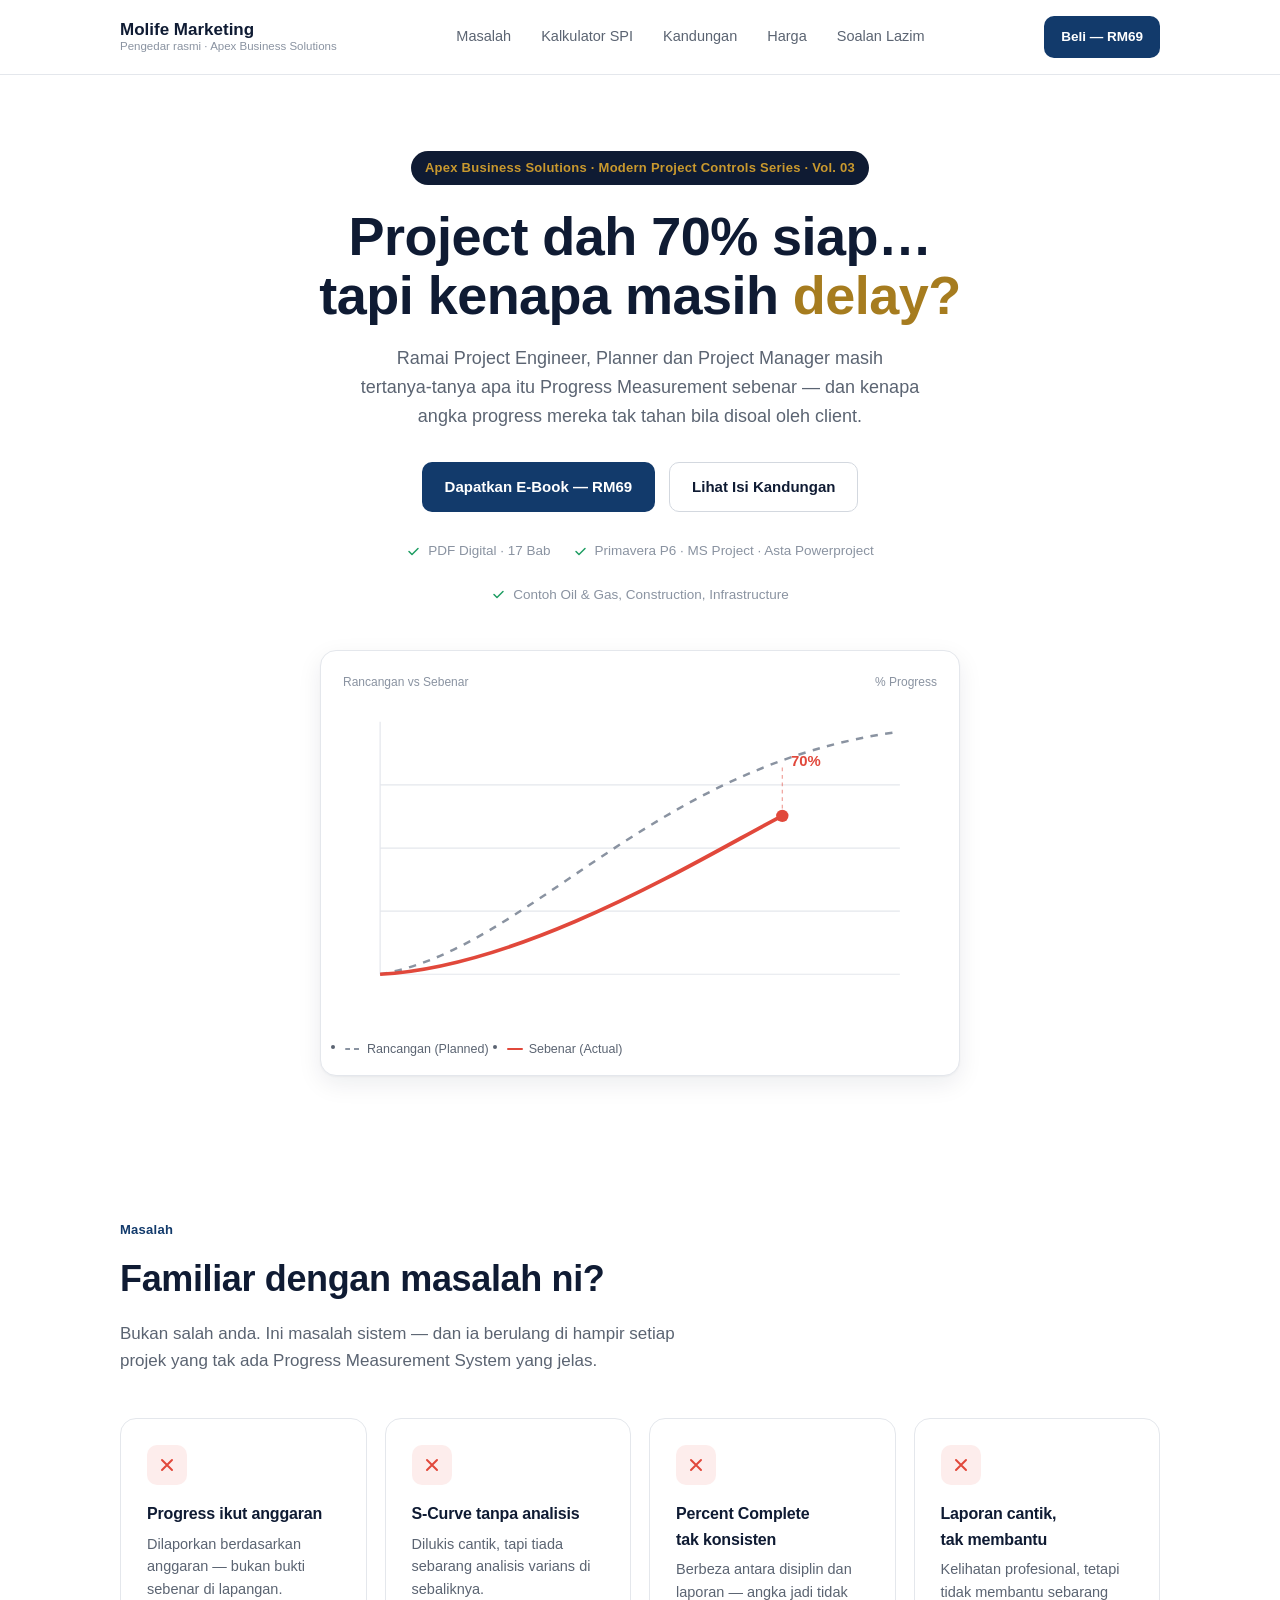
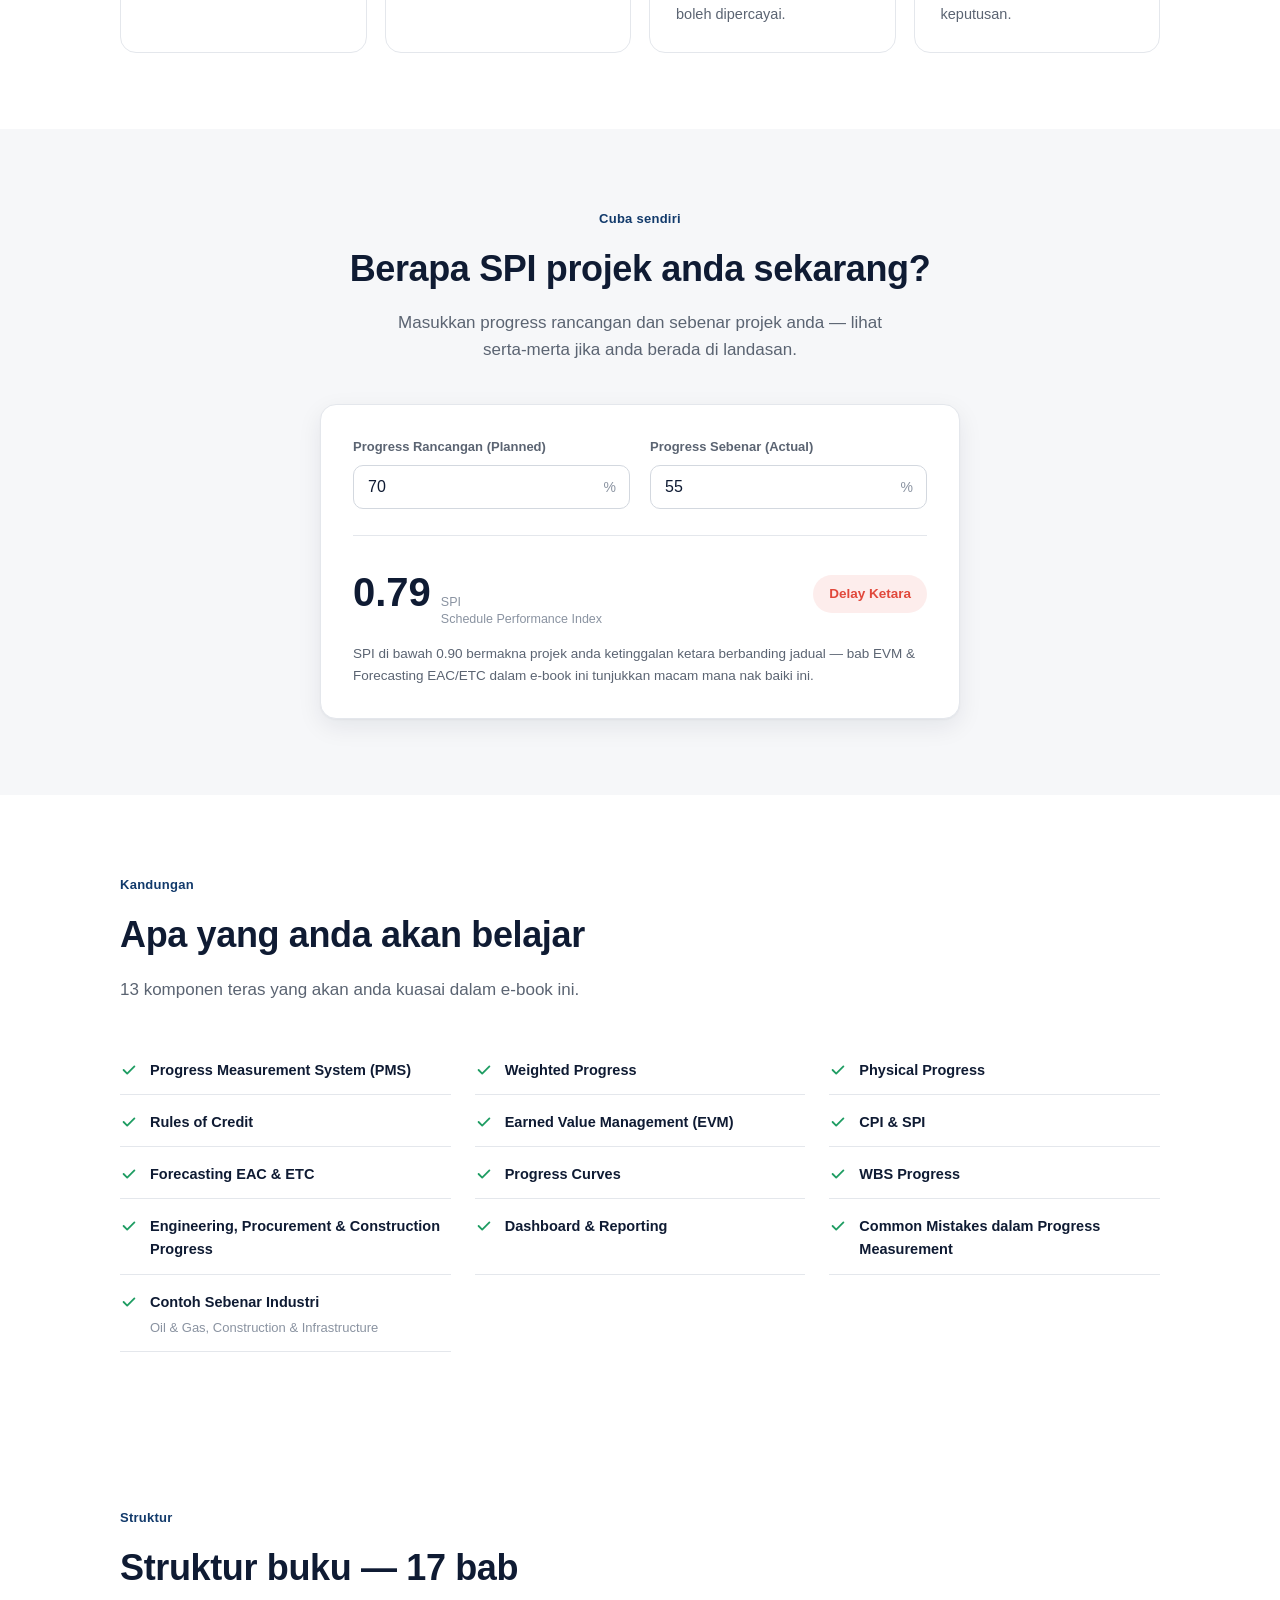
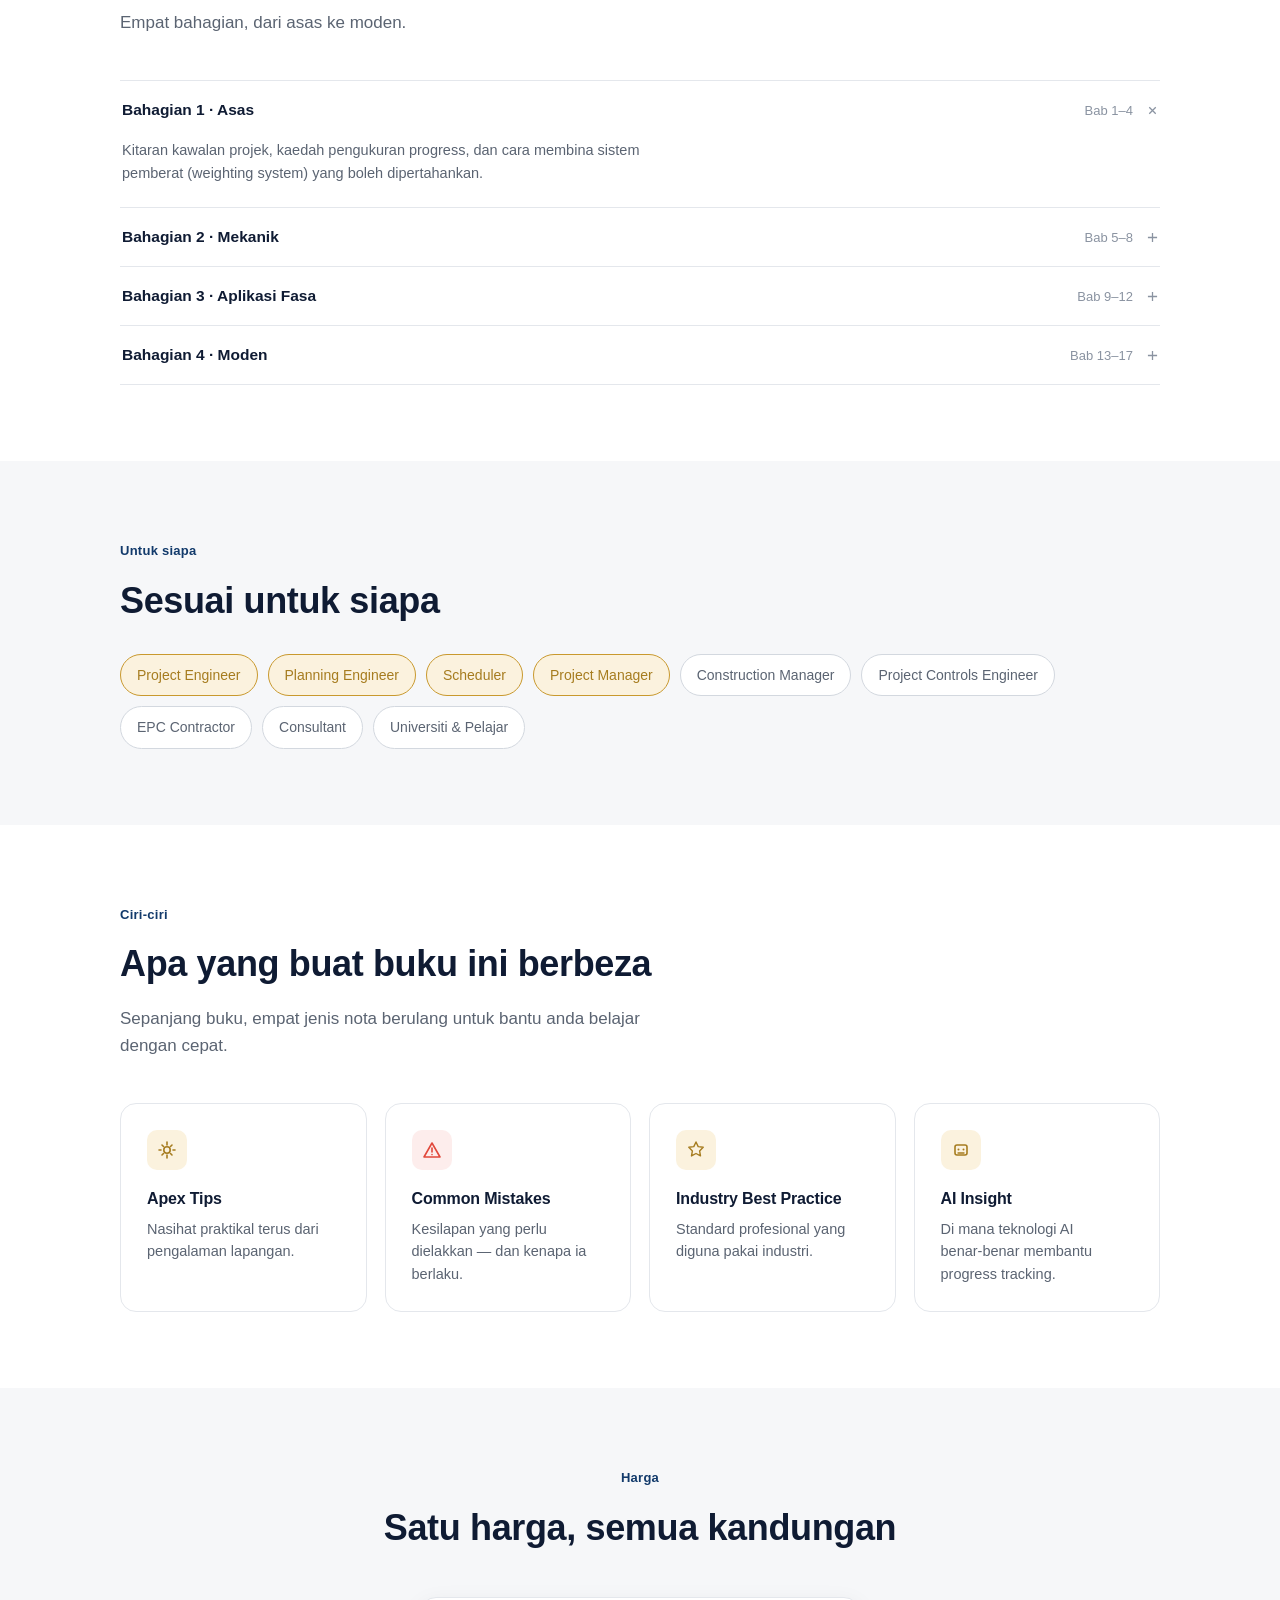
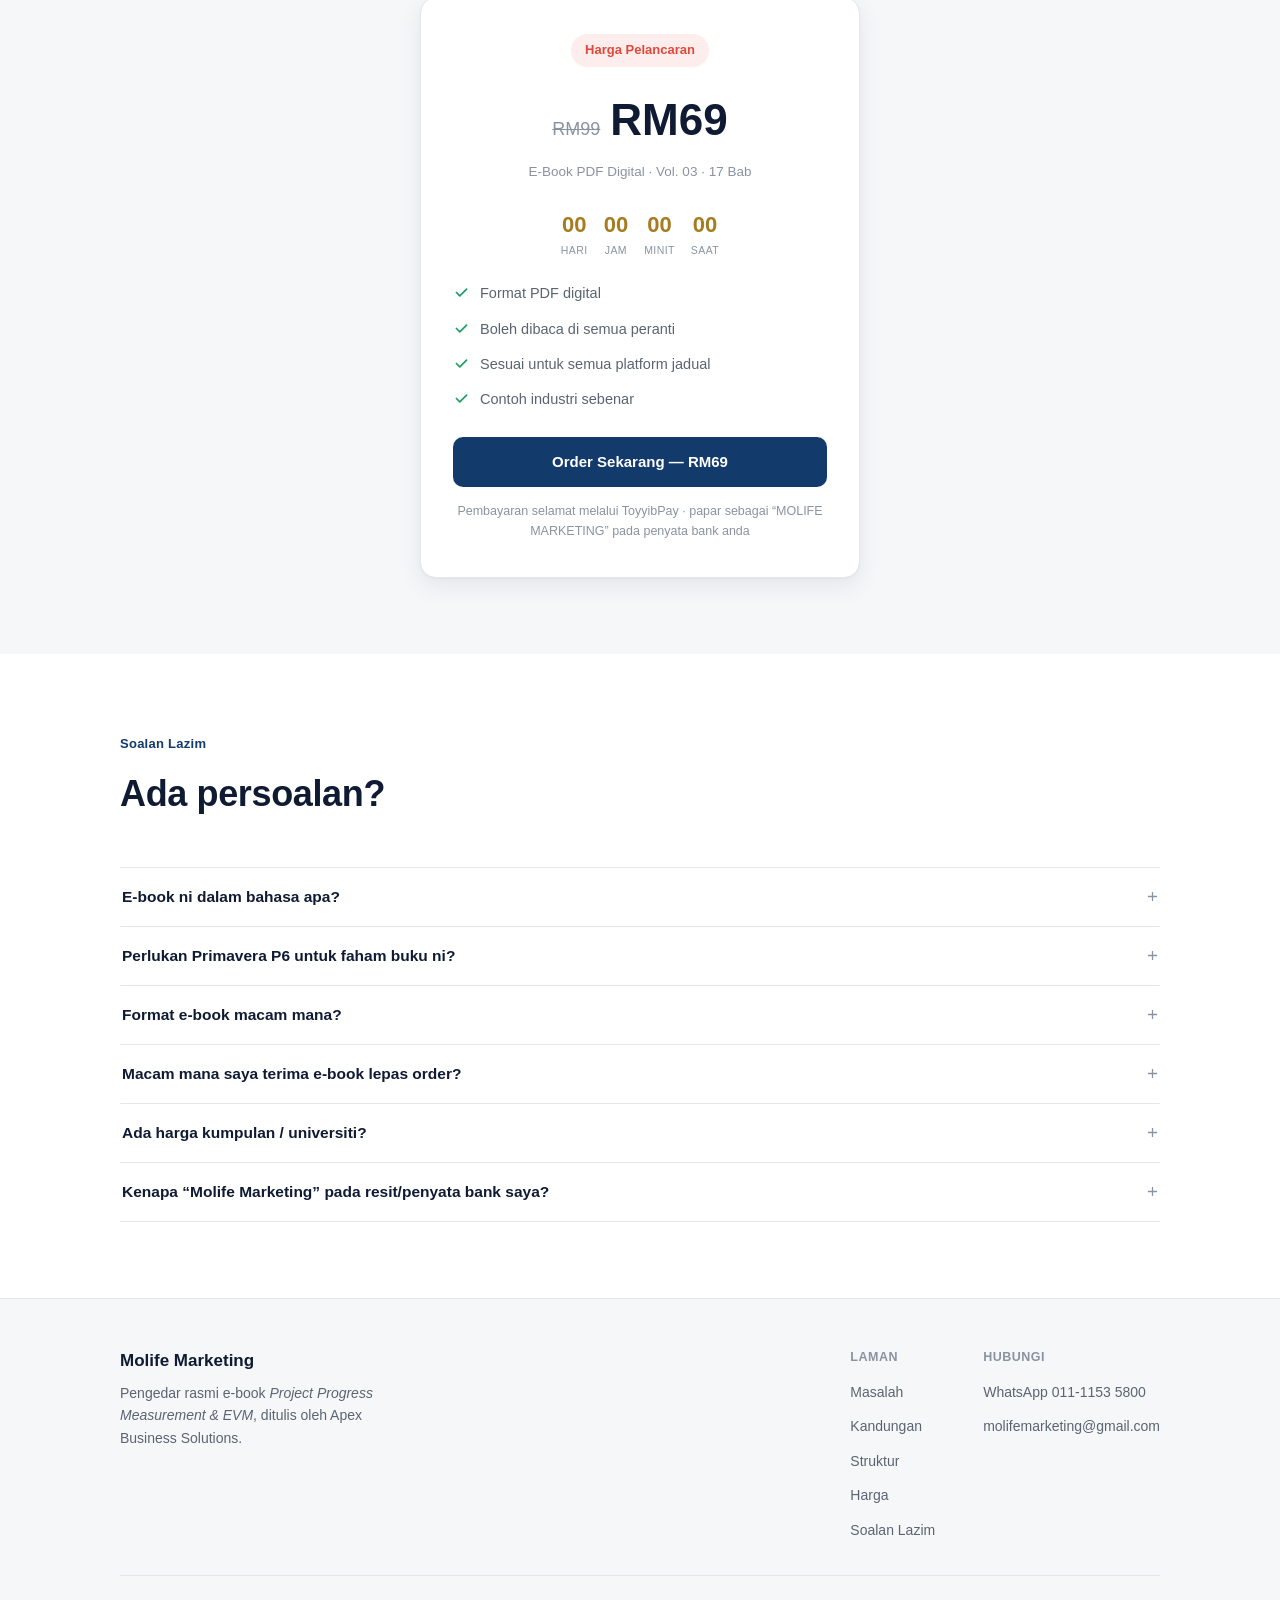
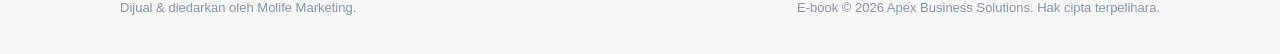
==== index.html @ 0fa17842 "Landing page: Progress Measurement & EVM e-book (Molife Marketing x Apex Business Solutions)" ====
<!DOCTYPE html>
<html lang="ms">
<head>
<meta charset="UTF-8" />
<meta name="viewport" content="width=device-width, initial-scale=1.0" />
<title>Progress Measurement &amp; EVM — E-Book untuk Project Engineer, Planner &amp; PM | Molife Marketing</title>
<meta name="description" content="E-book Project Progress Measurement &amp; Earned Value Management — panduan praktikal untuk Project Engineer, Planning Engineer, Scheduler dan Project Manager. Harga pelancaran RM69 (dari RM99)." />
<meta name="theme-color" content="#123A6B" />
<link rel="icon" href="data:image/svg+xml,%3Csvg xmlns='http://www.w3.org/2000/svg' viewBox='0 0 100 100'%3E%3Crect width='100' height='100' rx='20' fill='%23123A6B'/%3E%3Cpath d='M22 72 L40 40 L55 58 L78 26' stroke='%23C9992E' stroke-width='8' fill='none' stroke-linecap='round' stroke-linejoin='round'/%3E%3C/svg%3E" />
<link rel="stylesheet" href="style.css" />
</head>
<body>

<header>
  <div class="header-main">
    <div class="wrap">
      <a href="#hero" class="brand">
        <span class="brand-mark">Molife Marketing</span>
        <span class="brand-sub">Pengedar rasmi &middot; Apex Business Solutions</span>
      </a>
      <nav class="desktop-nav">
        <a href="#masalah">Masalah</a>
        <a href="#kalkulator">Kalkulator SPI</a>
        <a href="#kandungan">Kandungan</a>
        <a href="#harga">Harga</a>
        <a href="#faq">Soalan Lazim</a>
      </nav>
      <a href="https://toyyibpay.com/EVM" class="btn btn-primary btn-sm nav-cta">Beli — RM69</a>
    </div>
  </div>
</header>

<main>

<section id="hero">
  <div class="wrap hero-inner">
    <span class="hero-eyebrow">Apex Business Solutions &middot; Modern Project Controls Series &middot; Vol. 03</span>
    <h1 class="headline">Project dah 70% siap&hellip; tapi kenapa masih <em>delay?</em></h1>
    <p class="hero-sub">Ramai Project Engineer, Planner dan Project Manager masih tertanya&#8209;tanya apa itu Progress Measurement sebenar &mdash; dan kenapa angka progress mereka tak tahan bila disoal oleh client.</p>
    <div class="hero-ctas">
      <a href="https://toyyibpay.com/EVM" class="btn btn-primary" id="cta-primary">Dapatkan E&#8209;Book &mdash; RM69</a>
      <a href="#kandungan" class="btn btn-outline">Lihat Isi Kandungan</a>
    </div>
    <ul class="trust-row">
      <li><svg viewBox="0 0 20 20" fill="none"><path d="M4 10l4 4 8-8" stroke="currentColor" stroke-width="2" stroke-linecap="round" stroke-linejoin="round"/></svg>PDF Digital &middot; 17 Bab</li>
      <li><svg viewBox="0 0 20 20" fill="none"><path d="M4 10l4 4 8-8" stroke="currentColor" stroke-width="2" stroke-linecap="round" stroke-linejoin="round"/></svg>Primavera P6 &middot; MS Project &middot; Asta Powerproject</li>
      <li><svg viewBox="0 0 20 20" fill="none"><path d="M4 10l4 4 8-8" stroke="currentColor" stroke-width="2" stroke-linecap="round" stroke-linejoin="round"/></svg>Contoh Oil &amp; Gas, Construction, Infrastructure</li>
    </ul>

    <div class="chart-card">
      <div class="cap"><span>Rancangan vs Sebenar</span><span>% Progress</span></div>
      <svg viewBox="0 0 480 260" role="img" aria-label="Graf menunjukkan jurang antara progress rancangan dan progress sebenar pada 70%">
        <line x1="30" y1="16" x2="30" y2="220" stroke="var(--border)" stroke-width="1"/>
        <line x1="30" y1="220" x2="450" y2="220" stroke="var(--border)" stroke-width="1"/>
        <g stroke="var(--border)" stroke-width="1">
          <line x1="30" y1="169" x2="450" y2="169"/>
          <line x1="30" y1="118" x2="450" y2="118"/>
          <line x1="30" y1="67" x2="450" y2="67"/>
        </g>
        <path class="draw-dashed" d="M30,220 C150,200 250,50 450,24" fill="none" stroke="var(--ink-faint)" stroke-width="2" stroke-dasharray="6 6"/>
        <path class="draw delay" d="M30,220 C150,214 300,120 355,92" fill="none" stroke="var(--danger)" stroke-width="3"/>
        <circle class="pulse" cx="355" cy="92" r="5" fill="var(--danger)"/>
        <line x1="355" y1="92" x2="355" y2="50" stroke="var(--danger)" stroke-width="1" stroke-dasharray="3 3" opacity="0.5"/>
        <text x="362" y="52" font-size="12" font-weight="600" fill="var(--danger)">70%</text>
      </svg>
      <ul class="legend-mini">
        <li><span><i class="swatch dash"></i>Rancangan (Planned)</span></li>
        <li><span><i class="swatch solid"></i>Sebenar (Actual)</span></li>
      </ul>
    </div>
  </div>
</section>

<section id="masalah" class="section reveal">
  <div class="wrap">
    <div class="section-head">
      <span class="eyebrow">Masalah</span>
      <h2>Familiar dengan masalah ni?</h2>
      <p class="lead" style="margin-top:12px">Bukan salah anda. Ini masalah sistem &mdash; dan ia berulang di hampir setiap projek yang tak ada Progress Measurement System yang jelas.</p>
    </div>
    <div class="card-grid">
      <div class="card">
        <div class="card-icon danger"><svg viewBox="0 0 20 20" fill="none"><path d="M5 5l10 10M15 5L5 15" stroke="currentColor" stroke-width="2" stroke-linecap="round"/></svg></div>
        <h3>Progress ikut anggaran</h3>
        <p>Dilaporkan berdasarkan anggaran &mdash; bukan bukti sebenar di lapangan.</p>
      </div>
      <div class="card">
        <div class="card-icon danger"><svg viewBox="0 0 20 20" fill="none"><path d="M5 5l10 10M15 5L5 15" stroke="currentColor" stroke-width="2" stroke-linecap="round"/></svg></div>
        <h3>S&#8209;Curve tanpa analisis</h3>
        <p>Dilukis cantik, tapi tiada sebarang analisis varians di sebaliknya.</p>
      </div>
      <div class="card">
        <div class="card-icon danger"><svg viewBox="0 0 20 20" fill="none"><path d="M5 5l10 10M15 5L5 15" stroke="currentColor" stroke-width="2" stroke-linecap="round"/></svg></div>
        <h3>Percent Complete tak konsisten</h3>
        <p>Berbeza antara disiplin dan laporan &mdash; angka jadi tidak boleh dipercayai.</p>
      </div>
      <div class="card">
        <div class="card-icon danger"><svg viewBox="0 0 20 20" fill="none"><path d="M5 5l10 10M15 5L5 15" stroke="currentColor" stroke-width="2" stroke-linecap="round"/></svg></div>
        <h3>Laporan cantik, tak membantu</h3>
        <p>Kelihatan profesional, tetapi tidak membantu sebarang keputusan.</p>
      </div>
    </div>
  </div>
</section>

<section id="kalkulator" class="section section-soft reveal">
  <div class="wrap">
    <div class="section-head" style="margin:0 auto 40px;text-align:center">
      <span class="eyebrow">Cuba sendiri</span>
      <h2>Berapa SPI projek anda sekarang?</h2>
      <p class="lead" style="margin:12px auto 0">Masukkan progress rancangan dan sebenar projek anda &mdash; lihat serta&#8209;merta jika anda berada di landasan.</p>
    </div>
    <div class="calc-card">
      <div class="calc-grid">
        <div class="calc-field">
          <label for="calc-planned">Progress Rancangan (Planned)</label>
          <div class="input-wrap"><input type="number" id="calc-planned" min="0" max="100" value="70" /><span class="unit">%</span></div>
        </div>
        <div class="calc-field">
          <label for="calc-actual">Progress Sebenar (Actual)</label>
          <div class="input-wrap"><input type="number" id="calc-actual" min="0" max="100" value="55" /><span class="unit">%</span></div>
        </div>
      </div>
      <div class="calc-result">
        <div class="calc-spi">
          <span class="num" id="calc-spi-value">0.00</span>
          <span class="label">SPI<br>Schedule Performance Index</span>
        </div>
        <span class="calc-badge" id="calc-badge">&mdash;</span>
      </div>
      <p class="calc-note" id="calc-note"></p>
    </div>
  </div>
</section>

<section id="kandungan" class="section reveal">
  <div class="wrap">
    <div class="section-head">
      <span class="eyebrow">Kandungan</span>
      <h2>Apa yang anda akan belajar</h2>
      <p class="lead" style="margin-top:12px">13 komponen teras yang akan anda kuasai dalam e&#8209;book ini.</p>
    </div>
    <div class="check-grid">
      <div class="check-item"><svg viewBox="0 0 20 20" fill="none"><path d="M4 10l4 4 8-8" stroke="currentColor" stroke-width="2" stroke-linecap="round" stroke-linejoin="round"/></svg><b>Progress Measurement System (PMS)</b></div>
      <div class="check-item"><svg viewBox="0 0 20 20" fill="none"><path d="M4 10l4 4 8-8" stroke="currentColor" stroke-width="2" stroke-linecap="round" stroke-linejoin="round"/></svg><b>Weighted Progress</b></div>
      <div class="check-item"><svg viewBox="0 0 20 20" fill="none"><path d="M4 10l4 4 8-8" stroke="currentColor" stroke-width="2" stroke-linecap="round" stroke-linejoin="round"/></svg><b>Physical Progress</b></div>
      <div class="check-item"><svg viewBox="0 0 20 20" fill="none"><path d="M4 10l4 4 8-8" stroke="currentColor" stroke-width="2" stroke-linecap="round" stroke-linejoin="round"/></svg><b>Rules of Credit</b></div>
      <div class="check-item"><svg viewBox="0 0 20 20" fill="none"><path d="M4 10l4 4 8-8" stroke="currentColor" stroke-width="2" stroke-linecap="round" stroke-linejoin="round"/></svg><b>Earned Value Management (EVM)</b></div>
      <div class="check-item"><svg viewBox="0 0 20 20" fill="none"><path d="M4 10l4 4 8-8" stroke="currentColor" stroke-width="2" stroke-linecap="round" stroke-linejoin="round"/></svg><b>CPI &amp; SPI</b></div>
      <div class="check-item"><svg viewBox="0 0 20 20" fill="none"><path d="M4 10l4 4 8-8" stroke="currentColor" stroke-width="2" stroke-linecap="round" stroke-linejoin="round"/></svg><b>Forecasting EAC &amp; ETC</b></div>
      <div class="check-item"><svg viewBox="0 0 20 20" fill="none"><path d="M4 10l4 4 8-8" stroke="currentColor" stroke-width="2" stroke-linecap="round" stroke-linejoin="round"/></svg><b>Progress Curves</b></div>
      <div class="check-item"><svg viewBox="0 0 20 20" fill="none"><path d="M4 10l4 4 8-8" stroke="currentColor" stroke-width="2" stroke-linecap="round" stroke-linejoin="round"/></svg><b>WBS Progress</b></div>
      <div class="check-item"><svg viewBox="0 0 20 20" fill="none"><path d="M4 10l4 4 8-8" stroke="currentColor" stroke-width="2" stroke-linecap="round" stroke-linejoin="round"/></svg><b>Engineering, Procurement &amp; Construction Progress</b></div>
      <div class="check-item"><svg viewBox="0 0 20 20" fill="none"><path d="M4 10l4 4 8-8" stroke="currentColor" stroke-width="2" stroke-linecap="round" stroke-linejoin="round"/></svg><b>Dashboard &amp; Reporting</b></div>
      <div class="check-item"><svg viewBox="0 0 20 20" fill="none"><path d="M4 10l4 4 8-8" stroke="currentColor" stroke-width="2" stroke-linecap="round" stroke-linejoin="round"/></svg><b>Common Mistakes dalam Progress Measurement</b></div>
      <div class="check-item"><svg viewBox="0 0 20 20" fill="none"><path d="M4 10l4 4 8-8" stroke="currentColor" stroke-width="2" stroke-linecap="round" stroke-linejoin="round"/></svg><div><b>Contoh Sebenar Industri</b><span class="note">Oil &amp; Gas, Construction &amp; Infrastructure</span></div></div>
    </div>
  </div>
</section>

<section id="struktur" class="section reveal">
  <div class="wrap">
    <div class="section-head">
      <span class="eyebrow">Struktur</span>
      <h2>Struktur buku &mdash; 17 bab</h2>
      <p class="lead" style="margin-top:12px">Empat bahagian, dari asas ke moden.</p>
    </div>
    <div class="accordion" id="accordion-struktur">
      <div class="acc-item open">
        <button class="acc-head" aria-expanded="true">
          <span class="acc-title">Bahagian 1 &middot; Asas</span>
          <span style="display:flex;align-items:center"><span class="acc-range">Bab 1&ndash;4</span><svg class="acc-chevron" viewBox="0 0 12 12"><path d="M6 1 V11 M1 6 H11" stroke="currentColor" stroke-width="1.4"/></svg></span>
        </button>
        <div class="acc-body" style="max-height:120px">
          <div class="acc-body-inner">Kitaran kawalan projek, kaedah pengukuran progress, dan cara membina sistem pemberat (weighting system) yang boleh dipertahankan.</div>
        </div>
      </div>
      <div class="acc-item">
        <button class="acc-head" aria-expanded="false">
          <span class="acc-title">Bahagian 2 &middot; Mekanik</span>
          <span style="display:flex;align-items:center"><span class="acc-range">Bab 5&ndash;8</span><svg class="acc-chevron" viewBox="0 0 12 12"><path d="M6 1 V11 M1 6 H11" stroke="currentColor" stroke-width="1.4"/></svg></span>
        </button>
        <div class="acc-body">
          <div class="acc-body-inner">Implementasi weighted progress dalam Primavera P6, Earned Value Management dengan contoh dikira penuh, analisis S&#8209;curve, dan rules of credit standard industri.</div>
        </div>
      </div>
      <div class="acc-item">
        <button class="acc-head" aria-expanded="false">
          <span class="acc-title">Bahagian 3 &middot; Aplikasi Fasa</span>
          <span style="display:flex;align-items:center"><span class="acc-range">Bab 9&ndash;12</span><svg class="acc-chevron" viewBox="0 0 12 12"><path d="M6 1 V11 M1 6 H11" stroke="currentColor" stroke-width="1.4"/></svg></span>
        </button>
        <div class="acc-body">
          <div class="acc-body-inner">Aplikasi kepada setiap fasa projek &mdash; Engineering, Procurement dan Construction &mdash; berakhir dengan measurement matrix sedia guna.</div>
        </div>
      </div>
      <div class="acc-item">
        <button class="acc-head" aria-expanded="false">
          <span class="acc-title">Bahagian 4 &middot; Moden</span>
          <span style="display:flex;align-items:center"><span class="acc-range">Bab 13&ndash;17</span><svg class="acc-chevron" viewBox="0 0 12 12"><path d="M6 1 V11 M1 6 H11" stroke="currentColor" stroke-width="1.4"/></svg></span>
        </button>
        <div class="acc-body">
          <div class="acc-body-inner">Dashboard Power BI, aplikasi AI dalam progress tracking, governance gaya EPC/owner, kajian kes sebenar, dan template library yang disertakan bersama buku.</div>
        </div>
      </div>
    </div>
  </div>
</section>

<section id="untuk-siapa" class="section section-soft reveal">
  <div class="wrap">
    <div class="section-head" style="margin-bottom:24px">
      <span class="eyebrow">Untuk siapa</span>
      <h2>Sesuai untuk siapa</h2>
    </div>
    <ul class="tag-cloud">
      <li class="tag hot">Project Engineer</li>
      <li class="tag hot">Planning Engineer</li>
      <li class="tag hot">Scheduler</li>
      <li class="tag hot">Project Manager</li>
      <li class="tag">Construction Manager</li>
      <li class="tag">Project Controls Engineer</li>
      <li class="tag">EPC Contractor</li>
      <li class="tag">Consultant</li>
      <li class="tag">Universiti &amp; Pelajar</li>
    </ul>
  </div>
</section>

<section id="legenda" class="section reveal">
  <div class="wrap">
    <div class="section-head">
      <span class="eyebrow">Ciri&#8209;ciri</span>
      <h2>Apa yang buat buku ini berbeza</h2>
      <p class="lead" style="margin-top:12px">Sepanjang buku, empat jenis nota berulang untuk bantu anda belajar dengan cepat.</p>
    </div>
    <div class="card-grid">
      <div class="card">
        <div class="card-icon accent"><svg viewBox="0 0 20 20" fill="none"><path d="M10 2v3M10 15v3M4 10H2M18 10h-2M5 5l1.5 1.5M15 5l-1.5 1.5M5 15l1.5-1.5M15 15l-1.5-1.5" stroke="currentColor" stroke-width="1.6" stroke-linecap="round"/><circle cx="10" cy="10" r="3.2" stroke="currentColor" stroke-width="1.6"/></svg></div>
        <h3>Apex Tips</h3>
        <p>Nasihat praktikal terus dari pengalaman lapangan.</p>
      </div>
      <div class="card">
        <div class="card-icon danger"><svg viewBox="0 0 20 20" fill="none"><path d="M10 3l8 14H2L10 3z" stroke="currentColor" stroke-width="1.6" stroke-linejoin="round"/><path d="M10 8v4M10 14.5v.1" stroke="currentColor" stroke-width="1.6" stroke-linecap="round"/></svg></div>
        <h3>Common Mistakes</h3>
        <p>Kesilapan yang perlu dielakkan &mdash; dan kenapa ia berlaku.</p>
      </div>
      <div class="card">
        <div class="card-icon accent"><svg viewBox="0 0 20 20" fill="none"><path d="M10 2l2.2 4.6 5 .7-3.6 3.6.9 5-4.5-2.4-4.5 2.4.9-5-3.6-3.6 5-.7L10 2z" stroke="currentColor" stroke-width="1.4" stroke-linejoin="round"/></svg></div>
        <h3>Industry Best Practice</h3>
        <p>Standard profesional yang diguna pakai industri.</p>
      </div>
      <div class="card">
        <div class="card-icon accent"><svg viewBox="0 0 20 20" fill="none"><rect x="4" y="5" width="12" height="10" rx="2" stroke="currentColor" stroke-width="1.6"/><circle cx="7.5" cy="9.5" r="1" fill="currentColor"/><circle cx="12.5" cy="9.5" r="1" fill="currentColor"/><path d="M7 13h6" stroke="currentColor" stroke-width="1.4" stroke-linecap="round"/></svg></div>
        <h3>AI Insight</h3>
        <p>Di mana teknologi AI benar&#8209;benar membantu progress tracking.</p>
      </div>
    </div>
  </div>
</section>

<section id="harga" class="section section-soft reveal">
  <div class="wrap">
    <div class="section-head" style="margin:0 auto 40px;text-align:center">
      <span class="eyebrow">Harga</span>
      <h2>Satu harga, semua kandungan</h2>
    </div>
    <div class="pricing-card">
      <span class="pricing-badge">Harga Pelancaran</span>
      <div class="price-row"><span class="price-old">RM99</span><span class="price-new">RM69</span></div>
      <p class="price-note">E&#8209;Book PDF Digital &middot; Vol. 03 &middot; 17 Bab</p>
      <div class="countdown" id="countdown">
        <div><span class="num" id="cd-d">00</span><div class="lbl">Hari</div></div>
        <div><span class="num" id="cd-h">00</span><div class="lbl">Jam</div></div>
        <div><span class="num" id="cd-m">00</span><div class="lbl">Minit</div></div>
        <div><span class="num" id="cd-s">00</span><div class="lbl">Saat</div></div>
      </div>
      <ul class="pricing-list">
        <li><svg viewBox="0 0 20 20" fill="none"><path d="M4 10l4 4 8-8" stroke="currentColor" stroke-width="2" stroke-linecap="round" stroke-linejoin="round"/></svg>Format PDF digital</li>
        <li><svg viewBox="0 0 20 20" fill="none"><path d="M4 10l4 4 8-8" stroke="currentColor" stroke-width="2" stroke-linecap="round" stroke-linejoin="round"/></svg>Boleh dibaca di semua peranti</li>
        <li><svg viewBox="0 0 20 20" fill="none"><path d="M4 10l4 4 8-8" stroke="currentColor" stroke-width="2" stroke-linecap="round" stroke-linejoin="round"/></svg>Sesuai untuk semua platform jadual</li>
        <li><svg viewBox="0 0 20 20" fill="none"><path d="M4 10l4 4 8-8" stroke="currentColor" stroke-width="2" stroke-linecap="round" stroke-linejoin="round"/></svg>Contoh industri sebenar</li>
      </ul>
      <a href="https://toyyibpay.com/EVM" class="btn btn-primary btn-block">Order Sekarang &mdash; RM69</a>
      <p class="gateway-note">Pembayaran selamat melalui ToyyibPay &middot; papar sebagai &ldquo;MOLIFE MARKETING&rdquo; pada penyata bank anda</p>
    </div>
  </div>
</section>

<section id="faq" class="section reveal">
  <div class="wrap">
    <div class="section-head">
      <span class="eyebrow">Soalan Lazim</span>
      <h2>Ada persoalan?</h2>
    </div>
    <div class="accordion">
      <div class="acc-item">
        <button class="acc-head" aria-expanded="false">
          <span class="acc-title">E&#8209;book ni dalam bahasa apa?</span>
          <svg class="acc-chevron" viewBox="0 0 12 12"><path d="M6 1 V11 M1 6 H11" stroke="currentColor" stroke-width="1.4"/></svg>
        </button>
        <div class="acc-body"><div class="acc-body-inner">Kandungan penuh e&#8209;book dalam Bahasa Inggeris, ditulis untuk professional project controls antarabangsa. Landing page ini sahaja dalam Bahasa Malaysia.</div></div>
      </div>
      <div class="acc-item">
        <button class="acc-head" aria-expanded="false">
          <span class="acc-title">Perlukan Primavera P6 untuk faham buku ni?</span>
          <svg class="acc-chevron" viewBox="0 0 12 12"><path d="M6 1 V11 M1 6 H11" stroke="currentColor" stroke-width="1.4"/></svg>
        </button>
        <div class="acc-body"><div class="acc-body-inner">Tidak. Prinsip yang diajar adalah platform&#8209;agnostic &mdash; sesuai untuk P6, Oracle Primavera Cloud, Microsoft Project, Asta Powerproject atau mana&#8209;mana tool jadual anda guna. P6 dijadikan rujukan sahaja bila langkah software ditunjukkan.</div></div>
      </div>
      <div class="acc-item">
        <button class="acc-head" aria-expanded="false">
          <span class="acc-title">Format e&#8209;book macam mana?</span>
          <svg class="acc-chevron" viewBox="0 0 12 12"><path d="M6 1 V11 M1 6 H11" stroke="currentColor" stroke-width="1.4"/></svg>
        </button>
        <div class="acc-body"><div class="acc-body-inner">PDF digital, boleh dibaca di komputer, tablet atau telefon.</div></div>
      </div>
      <div class="acc-item">
        <button class="acc-head" aria-expanded="false">
          <span class="acc-title">Macam mana saya terima e&#8209;book lepas order?</span>
          <svg class="acc-chevron" viewBox="0 0 12 12"><path d="M6 1 V11 M1 6 H11" stroke="currentColor" stroke-width="1.4"/></svg>
        </button>
        <div class="acc-body"><div class="acc-body-inner">Selepas pembayaran berjaya melalui ToyyibPay, anda akan dibawa terus ke halaman muat turun. Pautan yang sama turut dihantar ke email anda.</div></div>
      </div>
      <div class="acc-item">
        <button class="acc-head" aria-expanded="false">
          <span class="acc-title">Ada harga kumpulan / universiti?</span>
          <svg class="acc-chevron" viewBox="0 0 12 12"><path d="M6 1 V11 M1 6 H11" stroke="currentColor" stroke-width="1.4"/></svg>
        </button>
        <div class="acc-body"><div class="acc-body-inner">Ada &mdash; WhatsApp <a href="https://wa.me/601111535800" target="_blank" rel="noopener" style="text-decoration:underline">011&#8209;1153 5800</a> atau emel <a href="mailto:molifemarketing@gmail.com" style="text-decoration:underline">molifemarketing@gmail.com</a> untuk harga kumpulan/bulk.</div></div>
      </div>
      <div class="acc-item">
        <button class="acc-head" aria-expanded="false">
          <span class="acc-title">Kenapa &ldquo;Molife Marketing&rdquo; pada resit/penyata bank saya?</span>
          <svg class="acc-chevron" viewBox="0 0 12 12"><path d="M6 1 V11 M1 6 H11" stroke="currentColor" stroke-width="1.4"/></svg>
        </button>
        <div class="acc-body"><div class="acc-body-inner">Molife Marketing ialah pengedar rasmi yang memproses pembayaran e&#8209;book ini melalui ToyyibPay. E&#8209;book itu sendiri ditulis dan diterbitkan oleh Apex Business Solutions.</div></div>
      </div>
    </div>
  </div>
</section>

</main>

<footer>
  <div class="wrap">
    <div class="footer-top">
      <div class="footer-brand">
        <span class="brand-mark">Molife Marketing</span>
        <p>Pengedar rasmi e&#8209;book <em>Project Progress Measurement &amp; EVM</em>, ditulis oleh Apex Business Solutions.</p>
      </div>
      <div class="footer-links">
        <div>
          <h4>Laman</h4>
          <ul>
            <li><a href="#masalah">Masalah</a></li>
            <li><a href="#kandungan">Kandungan</a></li>
            <li><a href="#struktur">Struktur</a></li>
            <li><a href="#harga">Harga</a></li>
            <li><a href="#faq">Soalan Lazim</a></li>
          </ul>
        </div>
        <div>
          <h4>Hubungi</h4>
          <ul>
            <li><a href="https://wa.me/601111535800" target="_blank" rel="noopener">WhatsApp 011&#8209;1153 5800</a></li>
            <li><a href="mailto:molifemarketing@gmail.com">molifemarketing@gmail.com</a></li>
          </ul>
        </div>
      </div>
    </div>
    <div class="footer-bottom">
      <span>Dijual &amp; diedarkan oleh Molife Marketing.</span>
      <span>E&#8209;book &copy; 2026 Apex Business Solutions. Hak cipta terpelihara.</span>
    </div>
  </div>
</footer>

<div id="sticky-cta">
  <span class="price"><s>RM99</s> RM69</span>
  <a href="https://toyyibpay.com/EVM" class="btn btn-primary btn-sm">Order Sekarang</a>
</div>

<script>
(function(){
  var sticky = document.getElementById('sticky-cta');
  function onScroll(){
    if (window.scrollY > 500) sticky.classList.add('show'); else sticky.classList.remove('show');
  }
  document.addEventListener('scroll', onScroll, {passive:true});
  onScroll();

  if ('IntersectionObserver' in window){
    var io = new IntersectionObserver(function(entries){
      entries.forEach(function(e){ if(e.isIntersecting){ e.target.classList.add('is-visible'); io.unobserve(e.target);} });
    }, {threshold:0.1});
    document.querySelectorAll('.reveal').forEach(function(el){ io.observe(el); });
  } else {
    document.querySelectorAll('.reveal').forEach(function(el){ el.classList.add('is-visible'); });
  }

  function bindAccordion(root, exclusive){
    var items = root.querySelectorAll('.acc-item');
    items.forEach(function(item){
      var head = item.querySelector('.acc-head');
      var body = item.querySelector('.acc-body');
      head.addEventListener('click', function(){
        var isOpen = item.classList.contains('open');
        if (exclusive){
          items.forEach(function(i){
            i.classList.remove('open');
            i.querySelector('.acc-head').setAttribute('aria-expanded','false');
            i.querySelector('.acc-body').style.maxHeight = null;
          });
        }
        if (!isOpen){
          item.classList.add('open');
          head.setAttribute('aria-expanded','true');
          body.style.maxHeight = body.scrollHeight + 'px';
        } else {
          item.classList.remove('open');
          head.setAttribute('aria-expanded','false');
          body.style.maxHeight = null;
        }
      });
    });
  }
  document.querySelectorAll('.accordion').forEach(function(acc){ bindAccordion(acc, acc.id === 'accordion-struktur' ? false : true); });

  var target = new Date('2026-07-16T23:59:59+08:00').getTime();
  function tick(){
    var now = Date.now();
    var diff = Math.max(0, target - now);
    var d = Math.floor(diff / 86400000);
    var h = Math.floor(diff % 86400000 / 3600000);
    var m = Math.floor(diff % 3600000 / 60000);
    var s = Math.floor(diff % 60000 / 1000);
    var pad = function(n){ return String(n).padStart(2,'0'); };
    document.getElementById('cd-d').textContent = pad(d);
    document.getElementById('cd-h').textContent = pad(h);
    document.getElementById('cd-m').textContent = pad(m);
    document.getElementById('cd-s').textContent = pad(s);
  }
  tick();
  setInterval(tick, 1000);

  var plannedInput = document.getElementById('calc-planned');
  var actualInput = document.getElementById('calc-actual');
  var spiValue = document.getElementById('calc-spi-value');
  var badge = document.getElementById('calc-badge');
  var note = document.getElementById('calc-note');
  function clamp(n){ return Math.min(100, Math.max(0, isNaN(n) ? 0 : n)); }
  function updateCalc(){
    var planned = clamp(parseFloat(plannedInput.value));
    var actual = clamp(parseFloat(actualInput.value));
    var spi = planned > 0 ? (actual / planned) : 0;
    spiValue.textContent = spi.toFixed(2);
    badge.className = 'calc-badge';
    if (spi >= 1){
      badge.classList.add('good');
      badge.textContent = 'On Track / Mendahului';
      note.textContent = 'SPI 1.00 ke atas bermakna projek anda menyamai atau mendahului jadual. Kekalkan momentum ini.';
    } else if (spi >= 0.9){
      badge.classList.add('warn');
      badge.textContent = 'Sedikit Ketinggalan';
      note.textContent = 'SPI antara 0.90–0.99 bermakna sedikit ketinggalan — masih boleh dipulihkan dengan recovery plan yang betul.';
    } else {
      badge.classList.add('bad');
      badge.textContent = 'Delay Ketara';
      note.textContent = 'SPI di bawah 0.90 bermakna projek anda ketinggalan ketara berbanding jadual — bab EVM & Forecasting EAC/ETC dalam e-book ini tunjukkan macam mana nak baiki ini.';
    }
  }
  plannedInput.addEventListener('input', updateCalc);
  actualInput.addEventListener('input', updateCalc);
  updateCalc();
})();
</script>
</body>
</html>
---- style.css ----
:root{
  --bg:#FFFFFF;
  --bg-soft:#F6F7F9;
  --ink:#0F1B33;
  --ink-muted:#5B6472;
  --ink-faint:#8A93A1;
  --border:#E4E7EC;
  --border-strong:#D3D8DF;
  --accent:#123A6B;
  --accent-dark:#0A2748;
  --accent-soft:#EAF0F8;
  --gold:#C9992E;
  --gold-dark:#A67C1F;
  --gold-soft:#FBF2DE;
  --success:#1F9D63;
  --success-soft:#E7F7EE;
  --danger:#E1483B;
  --danger-soft:#FDEDEC;
  --radius:10px;
  --radius-lg:16px;
  --font: -apple-system,BlinkMacSystemFont,"Segoe UI",Roboto,Helvetica,Arial,sans-serif;
  --maxw:1120px;
  --shadow: 0 1px 2px rgba(15,27,51,0.04), 0 8px 24px rgba(15,27,51,0.08);
}
*,*::before,*::after{box-sizing:border-box;margin:0;padding:0}
html{scroll-behavior:smooth}
@media (prefers-reduced-motion:reduce){html{scroll-behavior:auto}*{animation-duration:0.01ms!important;transition-duration:0.01ms!important;scroll-behavior:auto!important}}
body{
  background:var(--bg);
  color:var(--ink);
  font-family:var(--font);
  font-size:16px;
  line-height:1.6;
  -webkit-font-smoothing:antialiased;
}
a{color:inherit}
img,svg{display:block;max-width:100%}
b,strong{font-weight:600}
.wrap{max-width:var(--maxw);margin-left:auto;margin-right:auto;padding:0 clamp(20px,4vw,40px)}

/* ---- buttons ---- */
.btn{display:inline-flex;align-items:center;justify-content:center;gap:8px;font-family:var(--font);font-weight:600;font-size:15px;text-decoration:none;padding:12px 22px;border-radius:var(--radius);border:1px solid transparent;cursor:pointer;transition:background .15s ease, border-color .15s ease, transform .1s ease}
.btn:active{transform:scale(0.98)}
.btn-primary{background:var(--accent);color:#fff}
.btn-primary:hover{background:var(--accent-dark)}
.btn-outline{background:#fff;border-color:var(--border-strong);color:var(--ink)}
.btn-outline:hover{border-color:var(--ink-faint)}
.btn-sm{padding:9px 16px;font-size:13.5px}
.btn-block{width:100%}

/* ---- header ---- */
header{position:sticky;top:0;z-index:70;background:rgba(255,255,255,0.92);backdrop-filter:saturate(180%) blur(8px);border-bottom:1px solid var(--border)}
.header-main{padding:16px 0}
.header-main .wrap{display:flex;align-items:center;justify-content:space-between;gap:20px}
.brand{display:flex;flex-direction:column;text-decoration:none;line-height:1.2}
.brand-mark{font-weight:700;font-size:17px;color:var(--ink)}
.brand-sub{font-size:11.5px;color:var(--ink-faint)}
nav.desktop-nav{display:none;align-items:center;gap:30px}
nav.desktop-nav a{font-size:14.5px;text-decoration:none;color:var(--ink-muted);font-weight:500}
nav.desktop-nav a:hover{color:var(--ink)}
@media (min-width:860px){nav.desktop-nav{display:flex}}
.nav-cta{display:none}
@media (min-width:640px){.nav-cta{display:inline-flex}}

/* ---- generic section ---- */
section.section{padding:76px 0}
.section-soft{background:var(--bg-soft)}
.section-head{max-width:640px;margin:0 0 44px}
.eyebrow{display:inline-block;font-size:13px;font-weight:600;color:var(--accent);letter-spacing:0.02em;margin-bottom:10px}
h1,h2,h3{font-family:var(--font);font-weight:700;letter-spacing:-0.01em;text-wrap:balance;color:var(--ink)}
h2{font-size:clamp(26px,3.2vw,36px)}
p.lead{color:var(--ink-muted);font-size:17px;max-width:60ch}

/* ---- hero ---- */
#hero{padding:76px 0 64px;text-align:center}
.hero-inner{max-width:760px;margin:0 auto}
.hero-eyebrow{display:inline-flex;align-items:center;gap:8px;background:var(--ink);color:var(--gold);font-size:13px;font-weight:600;padding:7px 14px;border-radius:999px;margin-bottom:22px;letter-spacing:0.02em}
h1.headline{font-size:clamp(34px,5.4vw,54px);line-height:1.08;margin-bottom:20px}
h1.headline em{font-style:normal;color:var(--gold-dark)}
.hero-sub{font-size:18px;color:var(--ink-muted);max-width:56ch;margin:0 auto 32px}
.hero-ctas{display:flex;gap:14px;flex-wrap:wrap;justify-content:center;margin-bottom:28px}
.trust-row{display:flex;gap:22px;flex-wrap:wrap;justify-content:center;font-size:13.5px;color:var(--ink-faint);list-style:none}
.trust-row li{display:flex;align-items:center;gap:7px}
.trust-row svg{width:15px;height:15px;color:var(--success);flex:none}

.chart-card{max-width:640px;margin:44px auto 0;border:1px solid var(--border);border-radius:var(--radius-lg);padding:22px 22px 14px;background:#fff;box-shadow:var(--shadow);text-align:left}
.chart-card .cap{display:flex;justify-content:space-between;font-size:12px;color:var(--ink-faint);margin-bottom:10px}
.legend-mini{display:flex;gap:18px;font-size:12.5px;color:var(--ink-muted);padding:12px 2px 2px;flex-wrap:wrap}
.legend-mini span{display:flex;align-items:center;gap:6px}
.swatch{width:16px;height:2px;display:inline-block;border-radius:2px}
.swatch.dash{background:repeating-linear-gradient(90deg,var(--ink-faint) 0 5px, transparent 5px 9px)}
.swatch.solid{background:var(--danger)}
path.draw{stroke-dasharray:820;stroke-dashoffset:820;animation:draw 1.6s ease forwards .2s}
path.draw.delay{animation-delay:.5s}
@keyframes draw{to{stroke-dashoffset:0}}
path.draw-dashed{stroke-dashoffset:820;animation:drawDashed 1.6s ease forwards .2s}
@keyframes drawDashed{to{stroke-dashoffset:0}}
@media (prefers-reduced-motion:reduce){path.draw-dashed{stroke-dashoffset:0;animation:none}}
circle.pulse{animation:pulse 2.2s ease-in-out infinite}
@keyframes pulse{0%,100%{opacity:1}50%{opacity:.4}}
@media (prefers-reduced-motion:reduce){path.draw{stroke-dashoffset:0;animation:none}circle.pulse{animation:none}}

/* ---- feature / card grid ---- */
.card-grid{display:grid;grid-template-columns:repeat(auto-fit,minmax(240px,1fr));gap:18px}
.card{background:#fff;border:1px solid var(--border);border-radius:var(--radius-lg);padding:26px;transition:border-color .15s ease, transform .15s ease, box-shadow .15s ease}
.card:hover{border-color:var(--border-strong);transform:translateY(-3px);box-shadow:var(--shadow)}
.card-icon{width:40px;height:40px;border-radius:10px;display:flex;align-items:center;justify-content:center;margin-bottom:16px}
.card-icon.danger{background:var(--danger-soft);color:var(--danger)}
.card-icon.accent{background:var(--gold-soft);color:var(--gold-dark)}
.card-icon svg{width:20px;height:20px}
.card h3{font-size:16px;margin-bottom:6px}
.card p{font-size:14.5px;color:var(--ink-muted);line-height:1.55}

/* ---- SPI calculator ---- */
.calc-card{background:#fff;border:1px solid var(--border);border-radius:var(--radius-lg);padding:32px;max-width:640px;margin:0 auto;box-shadow:var(--shadow)}
.calc-grid{display:grid;grid-template-columns:1fr 1fr;gap:20px;margin-bottom:26px}
.calc-field label{display:block;font-size:13px;color:var(--ink-muted);margin-bottom:8px;font-weight:600}
.calc-field .input-wrap{position:relative}
.calc-field input[type=number]{width:100%;padding:12px 36px 12px 14px;border:1px solid var(--border-strong);border-radius:var(--radius);font-size:16px;font-family:var(--font);color:var(--ink);background:#fff}
.calc-field input[type=number]:focus{outline:none;border-color:var(--accent)}
.calc-field .unit{position:absolute;right:14px;top:50%;transform:translateY(-50%);color:var(--ink-faint);font-size:14px;pointer-events:none}
.calc-result{border-top:1px solid var(--border);padding-top:24px;display:flex;align-items:center;justify-content:space-between;flex-wrap:wrap;gap:16px}
.calc-spi{display:flex;align-items:baseline;gap:10px}
.calc-spi .num{font-size:40px;font-weight:700;font-variant-numeric:tabular-nums;transition:color .2s ease}
.calc-spi .label{font-size:12.5px;color:var(--ink-faint);line-height:1.3}
.calc-badge{padding:8px 16px;border-radius:999px;font-size:13.5px;font-weight:600;transition:background .2s ease, color .2s ease}
.calc-badge.good{background:var(--success-soft);color:var(--success)}
.calc-badge.warn{background:#FFF4E5;color:#B4690E}
.calc-badge.bad{background:var(--danger-soft);color:var(--danger)}
.calc-note{font-size:13.5px;color:var(--ink-muted);margin-top:16px;line-height:1.6}

/* ---- checklist grid ---- */
.check-grid{display:grid;grid-template-columns:repeat(auto-fill,minmax(260px,1fr));gap:4px 24px}
.check-item{display:flex;gap:12px;padding:12px 0;border-bottom:1px solid var(--border)}
.check-item svg{width:18px;height:18px;color:var(--success);flex:none;margin-top:2px}
.check-item b{font-size:14.5px;font-weight:600;display:block}
.check-item span.note{font-size:13px;color:var(--ink-faint)}

/* ---- accordion ---- */
.accordion{border-top:1px solid var(--border)}
.acc-item{border-bottom:1px solid var(--border)}
.acc-head{width:100%;background:none;border:0;color:var(--ink);display:flex;align-items:center;justify-content:space-between;gap:16px;padding:20px 2px;cursor:pointer;text-align:left;font-family:var(--font)}
.acc-title{font-weight:600;font-size:15.5px;flex:1}
.acc-range{font-size:13px;color:var(--ink-faint);margin-right:14px;white-space:nowrap}
.acc-chevron{width:11px;height:11px;flex:none;transition:transform .25s ease;color:var(--ink-faint)}
.acc-item.open .acc-chevron{transform:rotate(45deg)}
.acc-body{max-height:0;overflow:hidden;transition:max-height .3s ease}
.acc-body-inner{padding:0 2px 22px;color:var(--ink-muted);font-size:14.5px;max-width:70ch}

/* ---- tag pills ---- */
.tag-cloud{display:flex;flex-wrap:wrap;gap:10px;list-style:none}
.tag{border:1px solid var(--border-strong);padding:9px 16px;border-radius:999px;font-size:14px;color:var(--ink-muted);background:#fff}
.tag.hot{border-color:var(--gold);color:var(--gold-dark);background:var(--gold-soft)}

/* ---- pricing ---- */
.pricing-card{max-width:440px;margin:0 auto;background:#fff;border:1px solid var(--border);border-radius:var(--radius-lg);padding:36px 32px;box-shadow:var(--shadow);text-align:center}
.pricing-badge{display:inline-block;background:var(--danger-soft);color:var(--danger);font-size:13px;font-weight:600;padding:6px 14px;border-radius:999px;margin-bottom:18px}
.price-row{display:flex;align-items:baseline;justify-content:center;gap:10px;margin-bottom:6px}
.price-old{color:var(--ink-faint);text-decoration:line-through;font-size:18px}
.price-new{font-size:44px;font-weight:700;color:var(--ink)}
.price-note{color:var(--ink-faint);font-size:13.5px;margin-bottom:24px}
.pricing-list{list-style:none;text-align:left;margin:0 0 26px;display:flex;flex-direction:column;gap:12px}
.pricing-list li{display:flex;gap:10px;font-size:14.5px;color:var(--ink-muted)}
.pricing-list svg{width:17px;height:17px;color:var(--success);flex:none;margin-top:2px}
.gateway-note{font-size:12.5px;color:var(--ink-faint);margin-top:14px}
.countdown{display:flex;gap:16px;justify-content:center;margin:20px 0 24px}
.countdown div{text-align:center}
.countdown .num{font-size:22px;font-weight:700;color:var(--gold-dark);font-variant-numeric:tabular-nums}
.countdown .lbl{font-size:10.5px;color:var(--ink-faint);letter-spacing:0.04em;text-transform:uppercase}

/* ---- footer ---- */
footer{border-top:1px solid var(--border);padding:48px 0 36px;background:var(--bg-soft)}
.footer-top{display:flex;flex-wrap:wrap;justify-content:space-between;gap:32px;margin-bottom:32px}
.footer-brand p{color:var(--ink-muted);font-size:14px;max-width:34ch;margin-top:8px}
.footer-links{display:flex;gap:48px;flex-wrap:wrap}
.footer-links h4{font-size:12.5px;color:var(--ink-faint);text-transform:uppercase;letter-spacing:0.04em;margin-bottom:12px}
.footer-links ul{list-style:none;display:flex;flex-direction:column;gap:9px}
.footer-links a{font-size:14px;color:var(--ink-muted);text-decoration:none}
.footer-links a:hover{color:var(--ink)}
.footer-bottom{border-top:1px solid var(--border);padding-top:22px;display:flex;flex-wrap:wrap;justify-content:space-between;gap:12px;font-size:13px;color:var(--ink-faint)}

/* ---- sticky mobile cta ---- */
#sticky-cta{position:fixed;left:0;right:0;bottom:0;z-index:75;background:#fff;border-top:1px solid var(--border);box-shadow:0 -4px 16px rgba(20,23,31,0.06);padding:12px 16px;display:flex;align-items:center;justify-content:space-between;gap:12px;transform:translateY(120%);transition:transform .3s ease}
#sticky-cta.show{transform:translateY(0)}
#sticky-cta .price{font-size:15px;font-weight:600}
#sticky-cta .price s{color:var(--ink-faint);margin-right:6px;font-size:12px;font-weight:400}
@media (min-width:760px){#sticky-cta{display:none}}

/* ---- scroll reveal ---- */
.reveal{opacity:0;transform:translateY(16px);transition:opacity .5s ease, transform .5s ease}
.reveal.is-visible{opacity:1;transform:translateY(0)}

/* ---- order status (terima-kasih page) ---- */
.status-hero{padding:72px 0 20px;text-align:center}
.status-icon{width:64px;height:64px;border-radius:50%;display:flex;align-items:center;justify-content:center;margin:0 auto 22px}
.status-icon.success{background:var(--success-soft);color:var(--success)}
.status-icon.fail{background:var(--danger-soft);color:var(--danger)}
.status-icon svg{width:30px;height:30px}
.order-card{max-width:520px;margin:32px auto 0;border:1px solid var(--border);border-radius:var(--radius-lg);overflow:hidden;text-align:left}
.order-row{display:grid;grid-template-columns:150px 1fr;gap:16px;padding:13px 20px;border-bottom:1px solid var(--border);font-size:13.5px}
.order-row:last-child{border-bottom:none}
.order-row .k{color:var(--ink-faint)}
.order-row .v{word-break:break-all;font-weight:500}
.download-box{max-width:520px;margin:28px auto;border:1px solid var(--border);border-radius:var(--radius-lg);padding:26px;display:flex;flex-wrap:wrap;gap:18px;align-items:center;justify-content:space-between;background:#fff}
.download-box .fname{font-size:12.5px;color:var(--ink-faint)}
.support-note{font-size:14px;color:var(--ink-muted);max-width:56ch;margin:0 auto}
.support-note a{text-decoration:underline;text-underline-offset:3px;color:var(--ink)}
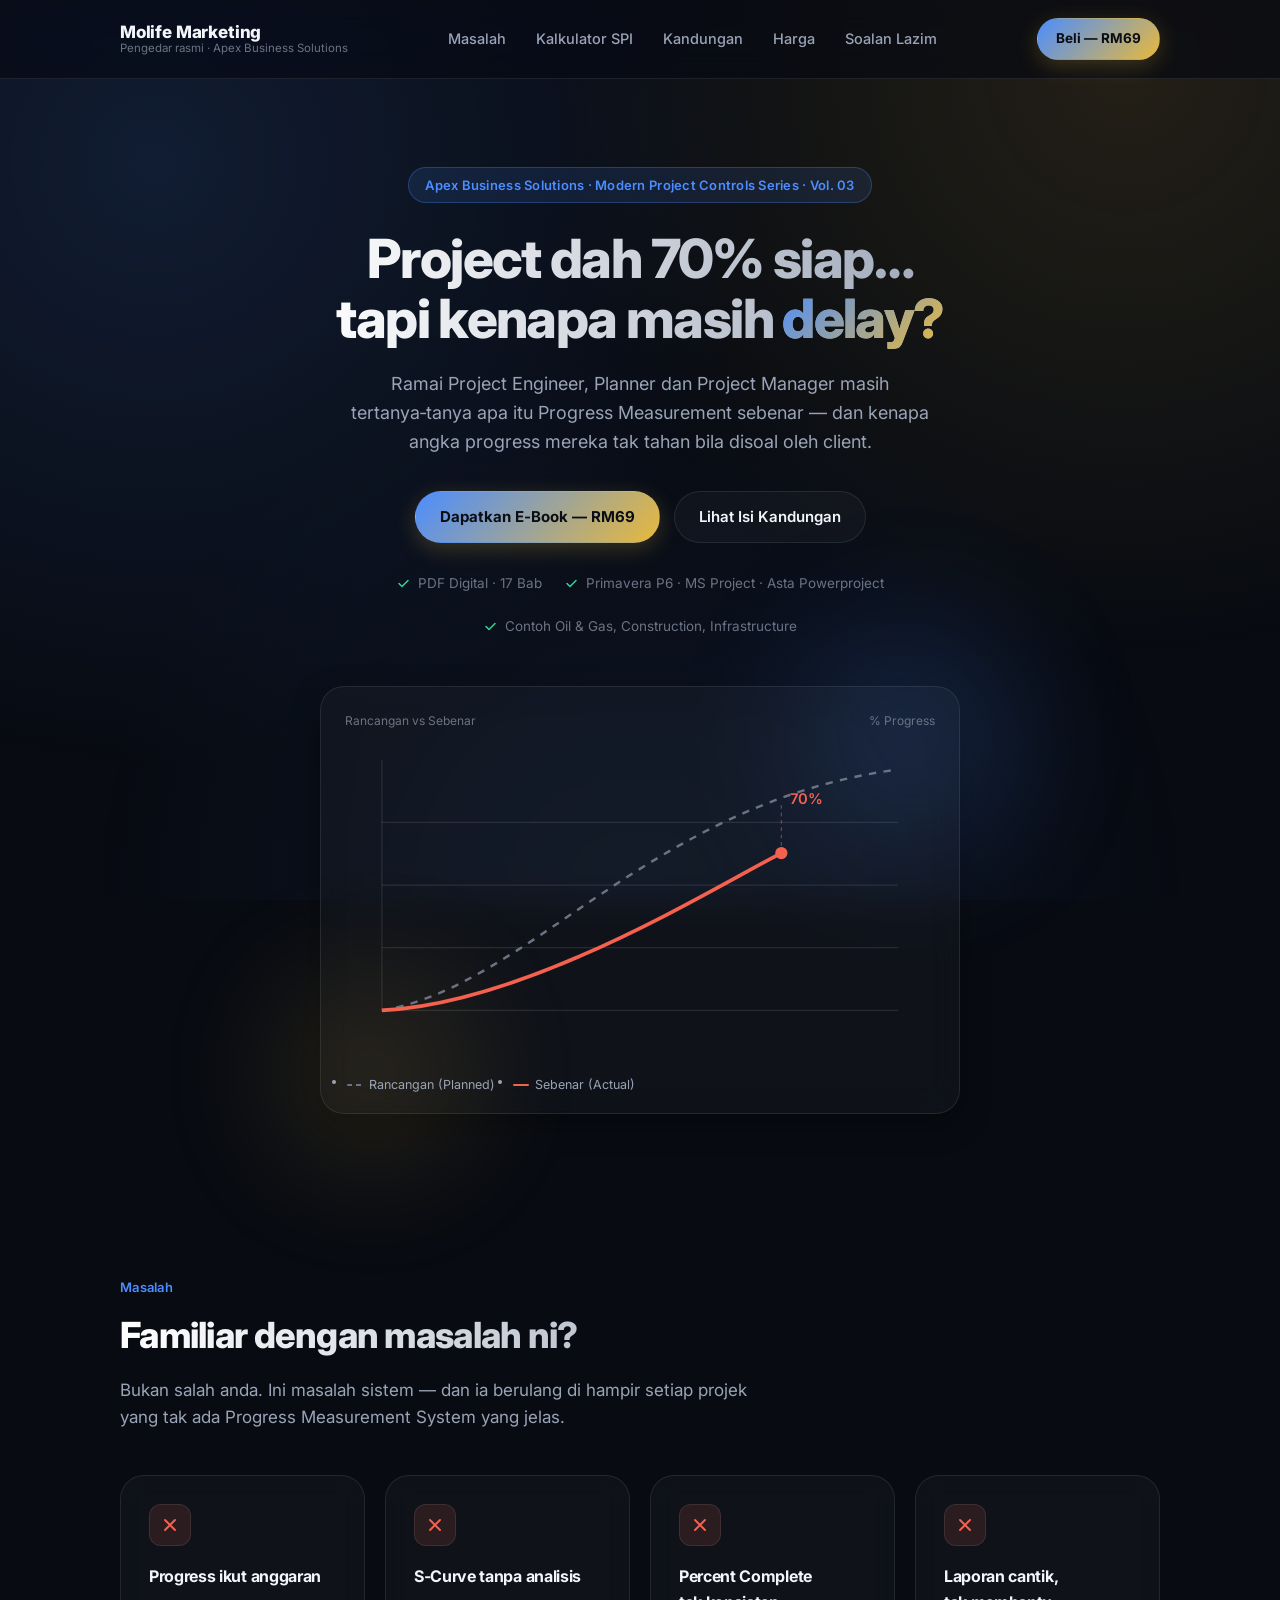
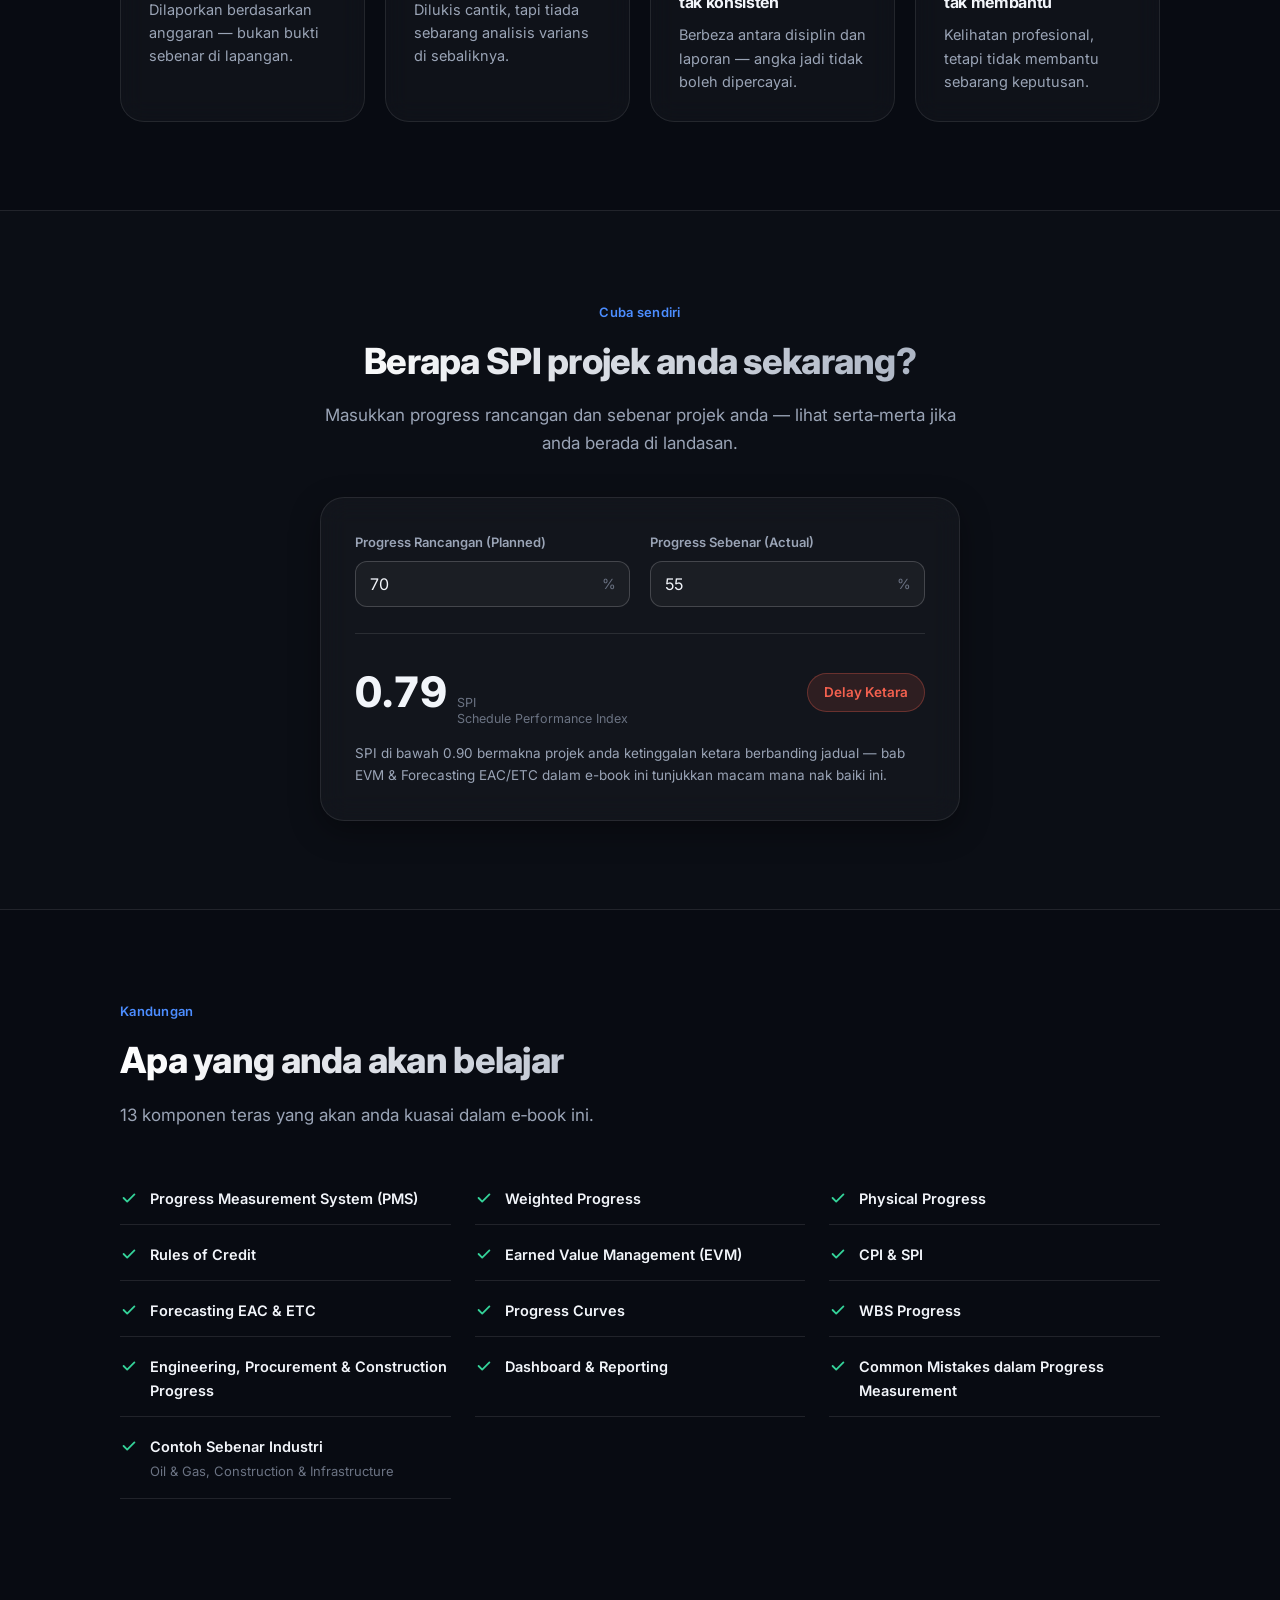
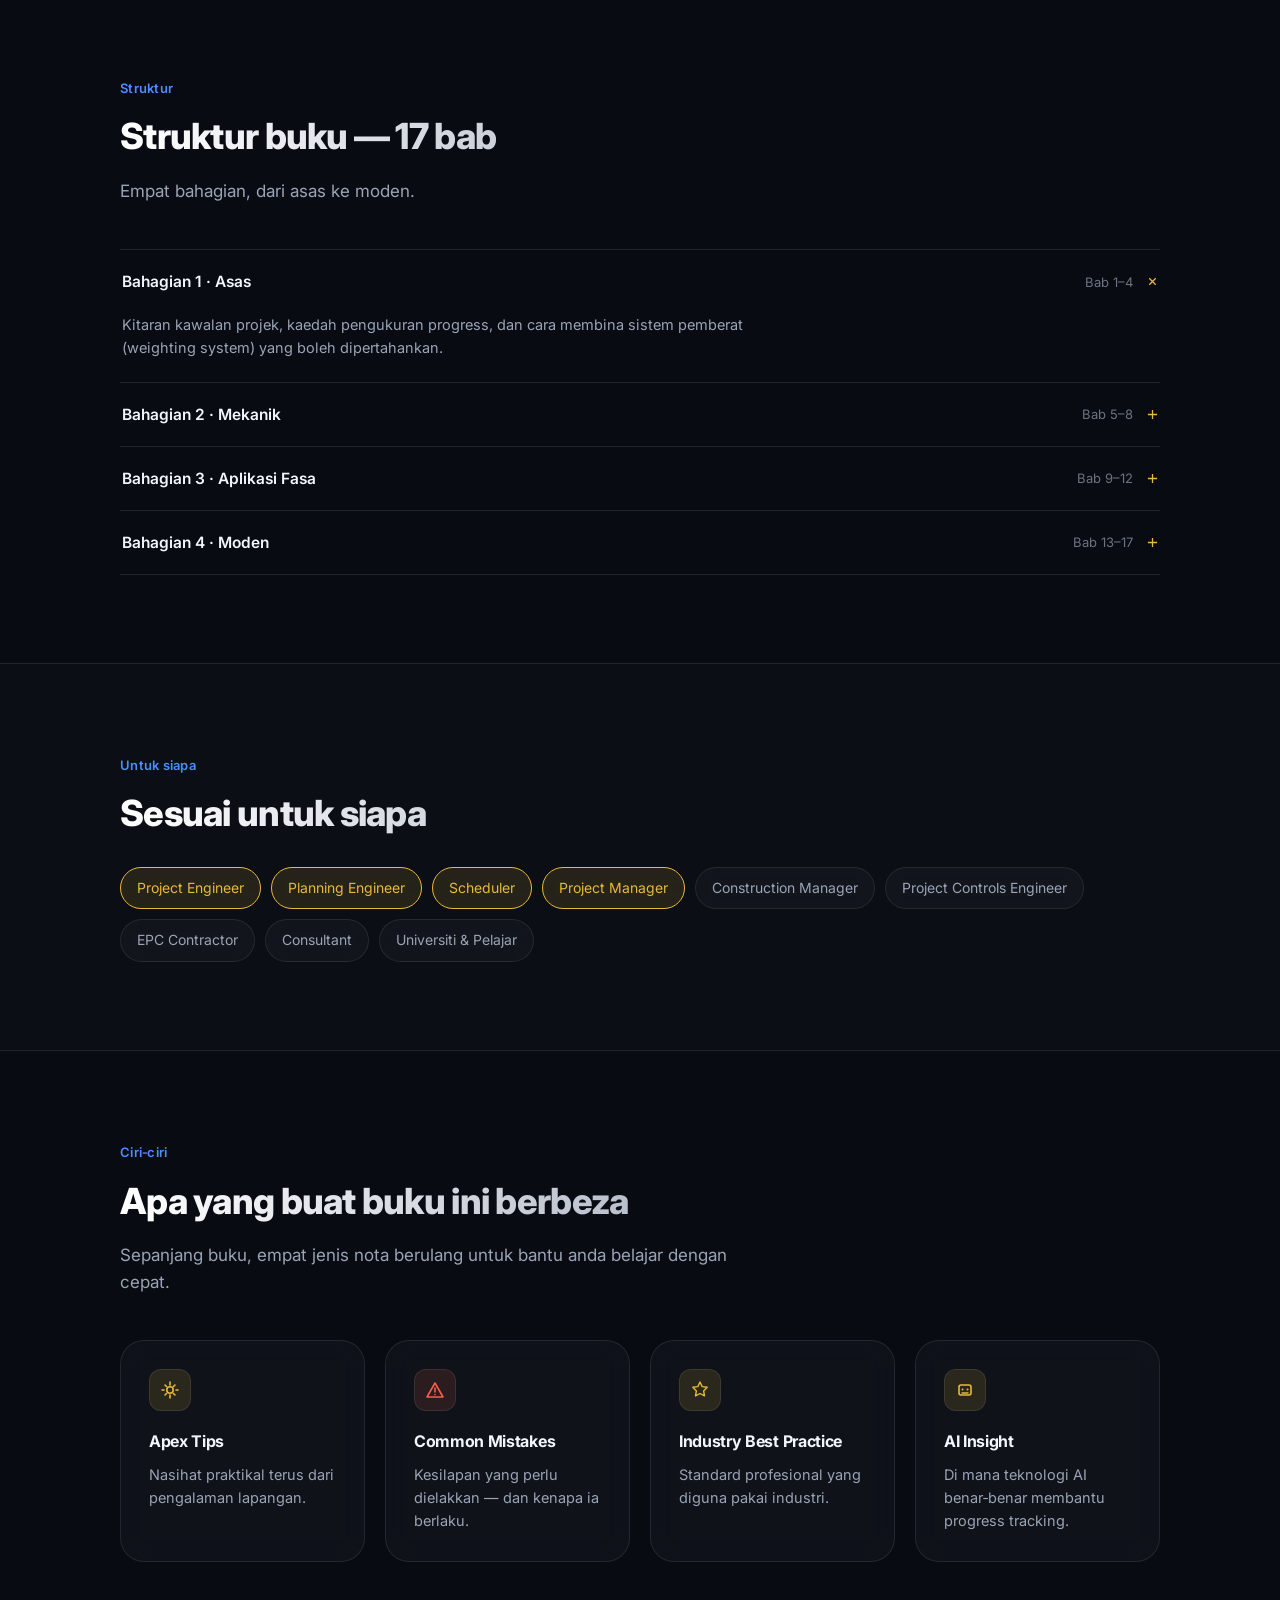
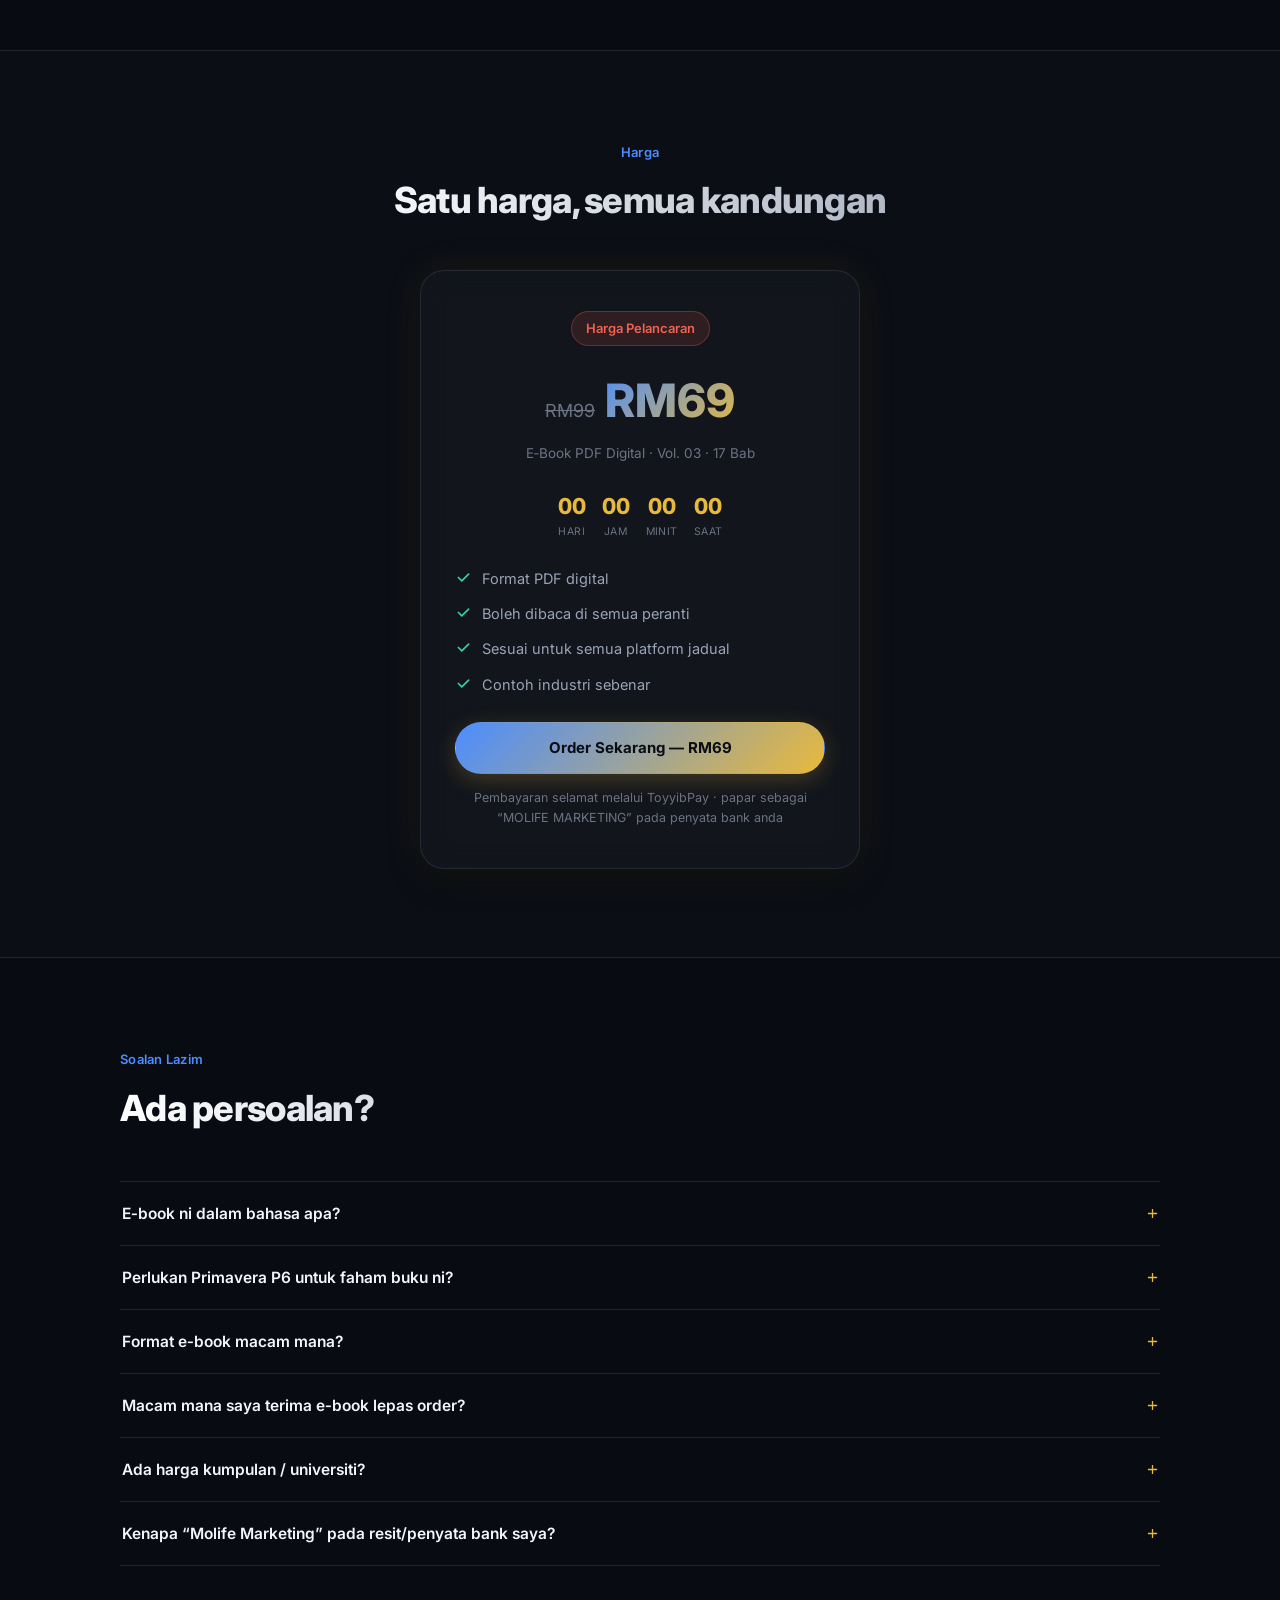
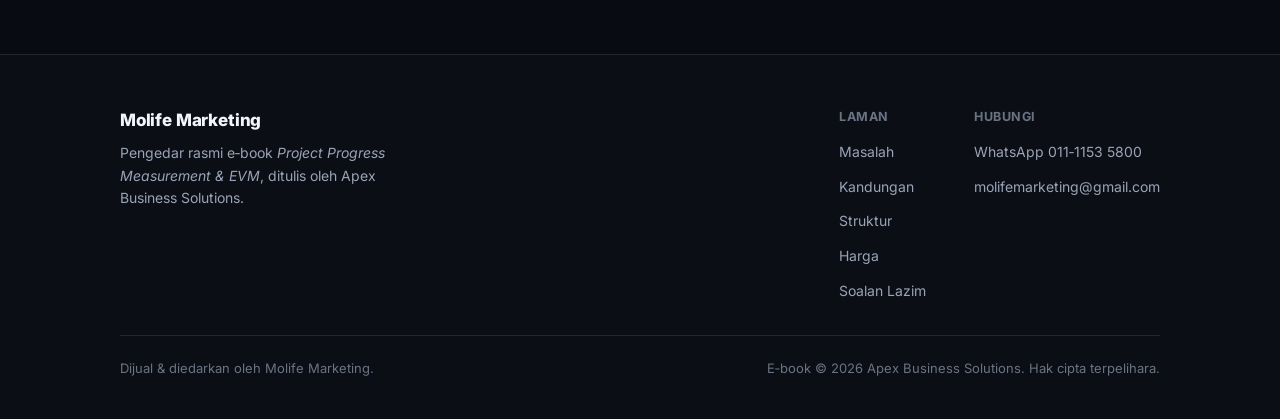
==== commit 9b64e2a6: "Restyle to dark glassmorphism (navy/gold) matching cashflowtrackerai.netlify.app reference" ====
--- a/index.html
+++ b/index.html
@@ -7,6 +7,9 @@
 <meta name="description" content="E-book Project Progress Measurement &amp; Earned Value Management — panduan praktikal untuk Project Engineer, Planning Engineer, Scheduler dan Project Manager. Harga pelancaran RM69 (dari RM99)." />
 <meta name="theme-color" content="#123A6B" />
 <link rel="icon" href="data:image/svg+xml,%3Csvg xmlns='http://www.w3.org/2000/svg' viewBox='0 0 100 100'%3E%3Crect width='100' height='100' rx='20' fill='%23123A6B'/%3E%3Cpath d='M22 72 L40 40 L55 58 L78 26' stroke='%23C9992E' stroke-width='8' fill='none' stroke-linecap='round' stroke-linejoin='round'/%3E%3C/svg%3E" />
+<link rel="preconnect" href="https://fonts.googleapis.com" />
+<link rel="preconnect" href="https://fonts.gstatic.com" crossorigin />
+<link href="https://fonts.googleapis.com/css2?family=Inter:wght@300;400;500;600;700;800&display=swap" rel="stylesheet" />
 <link rel="stylesheet" href="style.css" />
 </head>
 <body>
--- a/style.css
+++ b/style.css
@@ -1,37 +1,54 @@
 :root{
-  --bg:#FFFFFF;
-  --bg-soft:#F6F7F9;
-  --ink:#0F1B33;
-  --ink-muted:#5B6472;
-  --ink-faint:#8A93A1;
-  --border:#E4E7EC;
-  --border-strong:#D3D8DF;
-  --accent:#123A6B;
-  --accent-dark:#0A2748;
-  --accent-soft:#EAF0F8;
-  --gold:#C9992E;
-  --gold-dark:#A67C1F;
-  --gold-soft:#FBF2DE;
-  --success:#1F9D63;
-  --success-soft:#E7F7EE;
-  --danger:#E1483B;
-  --danger-soft:#FDEDEC;
-  --radius:10px;
-  --radius-lg:16px;
-  --font: -apple-system,BlinkMacSystemFont,"Segoe UI",Roboto,Helvetica,Arial,sans-serif;
+  --bg-dark:#080b12;
+  --bg-darker:#04060a;
+  --bg-soft:rgba(255,255,255,0.03);
+  --ink:#f2f5fa;
+  --ink-muted:#9aa4b6;
+  --ink-faint:#6b7383;
+  --border:rgba(255,255,255,0.10);
+  --border-strong:rgba(255,255,255,0.18);
+  --accent:#4c8dff;
+  --accent-dark:#2f6fed;
+  --accent-soft:rgba(76,141,255,0.12);
+  --gold:#e8b93c;
+  --gold-dark:#c9992e;
+  --gold-soft:rgba(232,185,60,0.12);
+  --accent-gradient:linear-gradient(135deg, var(--accent), var(--gold));
+  --glass-bg:rgba(255,255,255,0.03);
+  --glass-border:rgba(255,255,255,0.09);
+  --success:#34d399;
+  --success-soft:rgba(52,211,153,0.12);
+  --danger:#f4614f;
+  --danger-soft:rgba(244,97,79,0.12);
+  --radius:12px;
+  --radius-lg:24px;
+  --font:'Inter',-apple-system,BlinkMacSystemFont,"Segoe UI",Roboto,Helvetica,Arial,sans-serif;
   --maxw:1120px;
-  --shadow: 0 1px 2px rgba(15,27,51,0.04), 0 8px 24px rgba(15,27,51,0.08);
+  --shadow: 0 10px 30px rgba(0,0,0,0.35);
 }
 *,*::before,*::after{box-sizing:border-box;margin:0;padding:0}
 html{scroll-behavior:smooth}
 @media (prefers-reduced-motion:reduce){html{scroll-behavior:auto}*{animation-duration:0.01ms!important;transition-duration:0.01ms!important;scroll-behavior:auto!important}}
 body{
-  background:var(--bg);
+  background-color:var(--bg-dark);
   color:var(--ink);
   font-family:var(--font);
   font-size:16px;
   line-height:1.6;
   -webkit-font-smoothing:antialiased;
+  overflow-x:hidden;
+  position:relative;
+}
+body::before{
+  content:'';
+  position:fixed;
+  inset:0;
+  background:
+    radial-gradient(circle at 12% 18%, rgba(76,141,255,0.14) 0%, transparent 45%),
+    radial-gradient(circle at 88% 8%, rgba(232,185,60,0.12) 0%, transparent 42%),
+    radial-gradient(circle at 50% 100%, rgba(76,141,255,0.08) 0%, transparent 50%);
+  z-index:-1;
+  pointer-events:none;
 }
 a{color:inherit}
 img,svg{display:block;max-width:100%}
@@ -39,51 +56,53 @@
 .wrap{max-width:var(--maxw);margin-left:auto;margin-right:auto;padding:0 clamp(20px,4vw,40px)}
 
 /* ---- buttons ---- */
-.btn{display:inline-flex;align-items:center;justify-content:center;gap:8px;font-family:var(--font);font-weight:600;font-size:15px;text-decoration:none;padding:12px 22px;border-radius:var(--radius);border:1px solid transparent;cursor:pointer;transition:background .15s ease, border-color .15s ease, transform .1s ease}
+.btn{display:inline-flex;align-items:center;justify-content:center;gap:8px;font-family:var(--font);font-weight:600;font-size:15px;text-decoration:none;padding:13px 24px;border-radius:999px;border:1px solid transparent;cursor:pointer;transition:background .2s ease, border-color .2s ease, transform .15s ease, box-shadow .2s ease}
 .btn:active{transform:scale(0.98)}
-.btn-primary{background:var(--accent);color:#fff}
-.btn-primary:hover{background:var(--accent-dark)}
-.btn-outline{background:#fff;border-color:var(--border-strong);color:var(--ink)}
-.btn-outline:hover{border-color:var(--ink-faint)}
-.btn-sm{padding:9px 16px;font-size:13.5px}
+.btn-primary{background:var(--accent-gradient);color:#0a0d14;font-weight:700;box-shadow:0 6px 22px rgba(232,185,60,0.22)}
+.btn-primary:hover{transform:translateY(-2px);box-shadow:0 10px 28px rgba(232,185,60,0.35)}
+.btn-outline{background:var(--glass-bg);border-color:var(--glass-border);color:var(--ink);backdrop-filter:blur(8px);-webkit-backdrop-filter:blur(8px)}
+.btn-outline:hover{border-color:var(--border-strong);background:rgba(255,255,255,0.06);transform:translateY(-2px)}
+.btn-sm{padding:9px 18px;font-size:13.5px}
 .btn-block{width:100%}
 
 /* ---- header ---- */
-header{position:sticky;top:0;z-index:70;background:rgba(255,255,255,0.92);backdrop-filter:saturate(180%) blur(8px);border-bottom:1px solid var(--border)}
-.header-main{padding:16px 0}
+header{position:sticky;top:0;z-index:70;background:rgba(8,11,18,0.72);backdrop-filter:saturate(160%) blur(14px);-webkit-backdrop-filter:saturate(160%) blur(14px);border-bottom:1px solid var(--glass-border)}
+.header-main{padding:18px 0}
 .header-main .wrap{display:flex;align-items:center;justify-content:space-between;gap:20px}
 .brand{display:flex;flex-direction:column;text-decoration:none;line-height:1.2}
-.brand-mark{font-weight:700;font-size:17px;color:var(--ink)}
+.brand-mark{font-weight:800;font-size:17px;color:var(--ink);letter-spacing:-0.01em}
 .brand-sub{font-size:11.5px;color:var(--ink-faint)}
 nav.desktop-nav{display:none;align-items:center;gap:30px}
-nav.desktop-nav a{font-size:14.5px;text-decoration:none;color:var(--ink-muted);font-weight:500}
+nav.desktop-nav a{font-size:14.5px;text-decoration:none;color:var(--ink-muted);font-weight:500;transition:color .2s ease}
 nav.desktop-nav a:hover{color:var(--ink)}
 @media (min-width:860px){nav.desktop-nav{display:flex}}
 .nav-cta{display:none}
 @media (min-width:640px){.nav-cta{display:inline-flex}}
 
 /* ---- generic section ---- */
-section.section{padding:76px 0}
-.section-soft{background:var(--bg-soft)}
+section.section{padding:88px 0}
+.section-soft{background:rgba(255,255,255,0.015);border-top:1px solid var(--glass-border);border-bottom:1px solid var(--glass-border)}
 .section-head{max-width:640px;margin:0 0 44px}
 .eyebrow{display:inline-block;font-size:13px;font-weight:600;color:var(--accent);letter-spacing:0.02em;margin-bottom:10px}
-h1,h2,h3{font-family:var(--font);font-weight:700;letter-spacing:-0.01em;text-wrap:balance;color:var(--ink)}
-h2{font-size:clamp(26px,3.2vw,36px)}
+h1,h2,h3{font-family:var(--font);font-weight:800;letter-spacing:-0.02em;text-wrap:balance;color:var(--ink)}
+h2{font-size:clamp(26px,3.2vw,36px);background:linear-gradient(to right,#fff,#a7b0c0);-webkit-background-clip:text;-webkit-text-fill-color:transparent;background-clip:text}
 p.lead{color:var(--ink-muted);font-size:17px;max-width:60ch}
 
 /* ---- hero ---- */
-#hero{padding:76px 0 64px;text-align:center}
-.hero-inner{max-width:760px;margin:0 auto}
-.hero-eyebrow{display:inline-flex;align-items:center;gap:8px;background:var(--ink);color:var(--gold);font-size:13px;font-weight:600;padding:7px 14px;border-radius:999px;margin-bottom:22px;letter-spacing:0.02em}
-h1.headline{font-size:clamp(34px,5.4vw,54px);line-height:1.08;margin-bottom:20px}
-h1.headline em{font-style:normal;color:var(--gold-dark)}
-.hero-sub{font-size:18px;color:var(--ink-muted);max-width:56ch;margin:0 auto 32px}
-.hero-ctas{display:flex;gap:14px;flex-wrap:wrap;justify-content:center;margin-bottom:28px}
+#hero{padding:88px 0 72px;text-align:center;position:relative}
+.hero-inner{max-width:760px;margin:0 auto;position:relative;z-index:2}
+.hero-eyebrow{display:inline-flex;align-items:center;gap:8px;background:var(--accent-soft);border:1px solid rgba(76,141,255,0.3);color:var(--accent);font-size:13px;font-weight:600;padding:7px 16px;border-radius:999px;margin-bottom:26px;letter-spacing:0.02em;animation:fadeInDown .7s ease-out}
+h1.headline{font-size:clamp(34px,5.4vw,54px);line-height:1.1;margin-bottom:22px;font-weight:800;letter-spacing:-0.03em;background:linear-gradient(to right,#fff,#9aa4b6);-webkit-background-clip:text;-webkit-text-fill-color:transparent;background-clip:text;animation:fadeInUp .7s ease-out .1s both}
+h1.headline em{font-style:normal;background:var(--accent-gradient);-webkit-background-clip:text;-webkit-text-fill-color:transparent;background-clip:text}
+.hero-sub{font-size:18px;color:var(--ink-muted);max-width:56ch;margin:0 auto 34px;animation:fadeInUp .7s ease-out .2s both}
+.hero-ctas{display:flex;gap:14px;flex-wrap:wrap;justify-content:center;margin-bottom:30px;animation:fadeInUp .7s ease-out .3s both}
 .trust-row{display:flex;gap:22px;flex-wrap:wrap;justify-content:center;font-size:13.5px;color:var(--ink-faint);list-style:none}
 .trust-row li{display:flex;align-items:center;gap:7px}
 .trust-row svg{width:15px;height:15px;color:var(--success);flex:none}
 
-.chart-card{max-width:640px;margin:44px auto 0;border:1px solid var(--border);border-radius:var(--radius-lg);padding:22px 22px 14px;background:#fff;box-shadow:var(--shadow);text-align:left}
+.chart-card{max-width:640px;margin:48px auto 0;border:1px solid var(--glass-border);border-radius:var(--radius-lg);padding:24px 24px 16px;background:var(--glass-bg);backdrop-filter:blur(16px);-webkit-backdrop-filter:blur(16px);box-shadow:var(--shadow);text-align:left;position:relative;animation:float 7s ease-in-out infinite}
+.chart-card::before{content:'';position:absolute;width:220px;height:220px;background:var(--accent);filter:blur(70px);opacity:0.18;border-radius:50%;top:-60px;right:-60px;z-index:-1}
+.chart-card::after{content:'';position:absolute;width:180px;height:180px;background:var(--gold);filter:blur(70px);opacity:0.16;border-radius:50%;bottom:-50px;left:-40px;z-index:-1}
 .chart-card .cap{display:flex;justify-content:space-between;font-size:12px;color:var(--ink-faint);margin-bottom:10px}
 .legend-mini{display:flex;gap:18px;font-size:12.5px;color:var(--ink-muted);padding:12px 2px 2px;flex-wrap:wrap}
 .legend-mini span{display:flex;align-items:center;gap:6px}
@@ -95,94 +114,97 @@
 @keyframes draw{to{stroke-dashoffset:0}}
 path.draw-dashed{stroke-dashoffset:820;animation:drawDashed 1.6s ease forwards .2s}
 @keyframes drawDashed{to{stroke-dashoffset:0}}
-@media (prefers-reduced-motion:reduce){path.draw-dashed{stroke-dashoffset:0;animation:none}}
+@media (prefers-reduced-motion:reduce){path.draw-dashed{stroke-dashoffset:0;animation:none}.chart-card{animation:none}}
 circle.pulse{animation:pulse 2.2s ease-in-out infinite}
 @keyframes pulse{0%,100%{opacity:1}50%{opacity:.4}}
 @media (prefers-reduced-motion:reduce){path.draw{stroke-dashoffset:0;animation:none}circle.pulse{animation:none}}
+@keyframes float{0%,100%{transform:translateY(0)}50%{transform:translateY(-14px)}}
+@keyframes fadeInUp{from{opacity:0;transform:translateY(20px)}to{opacity:1;transform:translateY(0)}}
+@keyframes fadeInDown{from{opacity:0;transform:translateY(-20px)}to{opacity:1;transform:translateY(0)}}
 
 /* ---- feature / card grid ---- */
-.card-grid{display:grid;grid-template-columns:repeat(auto-fit,minmax(240px,1fr));gap:18px}
-.card{background:#fff;border:1px solid var(--border);border-radius:var(--radius-lg);padding:26px;transition:border-color .15s ease, transform .15s ease, box-shadow .15s ease}
-.card:hover{border-color:var(--border-strong);transform:translateY(-3px);box-shadow:var(--shadow)}
-.card-icon{width:40px;height:40px;border-radius:10px;display:flex;align-items:center;justify-content:center;margin-bottom:16px}
+.card-grid{display:grid;grid-template-columns:repeat(auto-fit,minmax(240px,1fr));gap:20px}
+.card{background:var(--glass-bg);border:1px solid var(--glass-border);border-radius:var(--radius-lg);padding:28px;backdrop-filter:blur(12px);-webkit-backdrop-filter:blur(12px);transition:border-color .2s ease, transform .2s ease, box-shadow .2s ease}
+.card:hover{border-color:var(--border-strong);transform:translateY(-5px);box-shadow:var(--shadow)}
+.card-icon{width:42px;height:42px;border-radius:12px;display:flex;align-items:center;justify-content:center;margin-bottom:18px;border:1px solid var(--glass-border)}
 .card-icon.danger{background:var(--danger-soft);color:var(--danger)}
-.card-icon.accent{background:var(--gold-soft);color:var(--gold-dark)}
+.card-icon.accent{background:var(--gold-soft);color:var(--gold)}
 .card-icon svg{width:20px;height:20px}
-.card h3{font-size:16px;margin-bottom:6px}
-.card p{font-size:14.5px;color:var(--ink-muted);line-height:1.55}
+.card h3{font-size:16px;margin-bottom:8px;font-weight:700}
+.card p{font-size:14.5px;color:var(--ink-muted);line-height:1.6}
 
 /* ---- SPI calculator ---- */
-.calc-card{background:#fff;border:1px solid var(--border);border-radius:var(--radius-lg);padding:32px;max-width:640px;margin:0 auto;box-shadow:var(--shadow)}
+.calc-card{background:var(--glass-bg);border:1px solid var(--glass-border);border-radius:var(--radius-lg);padding:34px;max-width:640px;margin:0 auto;box-shadow:var(--shadow);backdrop-filter:blur(14px);-webkit-backdrop-filter:blur(14px)}
 .calc-grid{display:grid;grid-template-columns:1fr 1fr;gap:20px;margin-bottom:26px}
 .calc-field label{display:block;font-size:13px;color:var(--ink-muted);margin-bottom:8px;font-weight:600}
 .calc-field .input-wrap{position:relative}
-.calc-field input[type=number]{width:100%;padding:12px 36px 12px 14px;border:1px solid var(--border-strong);border-radius:var(--radius);font-size:16px;font-family:var(--font);color:var(--ink);background:#fff}
-.calc-field input[type=number]:focus{outline:none;border-color:var(--accent)}
+.calc-field input[type=number]{width:100%;padding:12px 36px 12px 14px;border:1px solid var(--border-strong);border-radius:var(--radius);font-size:16px;font-family:var(--font);color:var(--ink);background:rgba(255,255,255,0.04)}
+.calc-field input[type=number]:focus{outline:none;border-color:var(--accent);box-shadow:0 0 0 3px rgba(76,141,255,0.18)}
 .calc-field .unit{position:absolute;right:14px;top:50%;transform:translateY(-50%);color:var(--ink-faint);font-size:14px;pointer-events:none}
 .calc-result{border-top:1px solid var(--border);padding-top:24px;display:flex;align-items:center;justify-content:space-between;flex-wrap:wrap;gap:16px}
 .calc-spi{display:flex;align-items:baseline;gap:10px}
-.calc-spi .num{font-size:40px;font-weight:700;font-variant-numeric:tabular-nums;transition:color .2s ease}
+.calc-spi .num{font-size:42px;font-weight:800;font-variant-numeric:tabular-nums;transition:color .2s ease;color:var(--ink)}
 .calc-spi .label{font-size:12.5px;color:var(--ink-faint);line-height:1.3}
-.calc-badge{padding:8px 16px;border-radius:999px;font-size:13.5px;font-weight:600;transition:background .2s ease, color .2s ease}
-.calc-badge.good{background:var(--success-soft);color:var(--success)}
-.calc-badge.warn{background:#FFF4E5;color:#B4690E}
-.calc-badge.bad{background:var(--danger-soft);color:var(--danger)}
+.calc-badge{padding:8px 16px;border-radius:999px;font-size:13.5px;font-weight:600;transition:background .2s ease, color .2s ease;border:1px solid transparent}
+.calc-badge.good{background:var(--success-soft);color:var(--success);border-color:rgba(52,211,153,0.3)}
+.calc-badge.warn{background:var(--gold-soft);color:var(--gold);border-color:rgba(232,185,60,0.3)}
+.calc-badge.bad{background:var(--danger-soft);color:var(--danger);border-color:rgba(244,97,79,0.3)}
 .calc-note{font-size:13.5px;color:var(--ink-muted);margin-top:16px;line-height:1.6}
 
 /* ---- checklist grid ---- */
 .check-grid{display:grid;grid-template-columns:repeat(auto-fill,minmax(260px,1fr));gap:4px 24px}
-.check-item{display:flex;gap:12px;padding:12px 0;border-bottom:1px solid var(--border)}
+.check-item{display:flex;gap:12px;padding:14px 0;border-bottom:1px solid var(--border)}
 .check-item svg{width:18px;height:18px;color:var(--success);flex:none;margin-top:2px}
-.check-item b{font-size:14.5px;font-weight:600;display:block}
+.check-item b{font-size:14.5px;font-weight:600;display:block;color:var(--ink)}
 .check-item span.note{font-size:13px;color:var(--ink-faint)}
 
 /* ---- accordion ---- */
 .accordion{border-top:1px solid var(--border)}
 .acc-item{border-bottom:1px solid var(--border)}
-.acc-head{width:100%;background:none;border:0;color:var(--ink);display:flex;align-items:center;justify-content:space-between;gap:16px;padding:20px 2px;cursor:pointer;text-align:left;font-family:var(--font)}
+.acc-head{width:100%;background:none;border:0;color:var(--ink);display:flex;align-items:center;justify-content:space-between;gap:16px;padding:22px 2px;cursor:pointer;text-align:left;font-family:var(--font)}
 .acc-title{font-weight:600;font-size:15.5px;flex:1}
 .acc-range{font-size:13px;color:var(--ink-faint);margin-right:14px;white-space:nowrap}
-.acc-chevron{width:11px;height:11px;flex:none;transition:transform .25s ease;color:var(--ink-faint)}
+.acc-chevron{width:11px;height:11px;flex:none;transition:transform .25s ease;color:var(--gold)}
 .acc-item.open .acc-chevron{transform:rotate(45deg)}
 .acc-body{max-height:0;overflow:hidden;transition:max-height .3s ease}
 .acc-body-inner{padding:0 2px 22px;color:var(--ink-muted);font-size:14.5px;max-width:70ch}
 
 /* ---- tag pills ---- */
 .tag-cloud{display:flex;flex-wrap:wrap;gap:10px;list-style:none}
-.tag{border:1px solid var(--border-strong);padding:9px 16px;border-radius:999px;font-size:14px;color:var(--ink-muted);background:#fff}
-.tag.hot{border-color:var(--gold);color:var(--gold-dark);background:var(--gold-soft)}
+.tag{border:1px solid var(--glass-border);padding:9px 16px;border-radius:999px;font-size:14px;color:var(--ink-muted);background:var(--glass-bg);backdrop-filter:blur(8px)}
+.tag.hot{border-color:var(--gold);color:var(--gold);background:var(--gold-soft)}
 
 /* ---- pricing ---- */
-.pricing-card{max-width:440px;margin:0 auto;background:#fff;border:1px solid var(--border);border-radius:var(--radius-lg);padding:36px 32px;box-shadow:var(--shadow);text-align:center}
-.pricing-badge{display:inline-block;background:var(--danger-soft);color:var(--danger);font-size:13px;font-weight:600;padding:6px 14px;border-radius:999px;margin-bottom:18px}
+.pricing-card{max-width:440px;margin:0 auto;background:var(--glass-bg);border:1px solid var(--glass-border);border-radius:var(--radius-lg);padding:40px 34px;box-shadow:0 0 40px rgba(232,185,60,0.08), var(--shadow);text-align:center;backdrop-filter:blur(16px);-webkit-backdrop-filter:blur(16px);position:relative}
+.pricing-badge{display:inline-block;background:var(--danger-soft);color:var(--danger);font-size:13px;font-weight:600;padding:6px 14px;border-radius:999px;margin-bottom:18px;border:1px solid rgba(244,97,79,0.3)}
 .price-row{display:flex;align-items:baseline;justify-content:center;gap:10px;margin-bottom:6px}
 .price-old{color:var(--ink-faint);text-decoration:line-through;font-size:18px}
-.price-new{font-size:44px;font-weight:700;color:var(--ink)}
+.price-new{font-size:46px;font-weight:800;background:var(--accent-gradient);-webkit-background-clip:text;-webkit-text-fill-color:transparent;background-clip:text}
 .price-note{color:var(--ink-faint);font-size:13.5px;margin-bottom:24px}
 .pricing-list{list-style:none;text-align:left;margin:0 0 26px;display:flex;flex-direction:column;gap:12px}
 .pricing-list li{display:flex;gap:10px;font-size:14.5px;color:var(--ink-muted)}
 .pricing-list svg{width:17px;height:17px;color:var(--success);flex:none;margin-top:2px}
 .gateway-note{font-size:12.5px;color:var(--ink-faint);margin-top:14px}
-.countdown{display:flex;gap:16px;justify-content:center;margin:20px 0 24px}
+.countdown{display:flex;gap:16px;justify-content:center;margin:22px 0 26px}
 .countdown div{text-align:center}
-.countdown .num{font-size:22px;font-weight:700;color:var(--gold-dark);font-variant-numeric:tabular-nums}
+.countdown .num{font-size:22px;font-weight:800;color:var(--gold);font-variant-numeric:tabular-nums}
 .countdown .lbl{font-size:10.5px;color:var(--ink-faint);letter-spacing:0.04em;text-transform:uppercase}
 
 /* ---- footer ---- */
-footer{border-top:1px solid var(--border);padding:48px 0 36px;background:var(--bg-soft)}
+footer{border-top:1px solid var(--glass-border);padding:52px 0 40px;background:rgba(255,255,255,0.015)}
 .footer-top{display:flex;flex-wrap:wrap;justify-content:space-between;gap:32px;margin-bottom:32px}
 .footer-brand p{color:var(--ink-muted);font-size:14px;max-width:34ch;margin-top:8px}
 .footer-links{display:flex;gap:48px;flex-wrap:wrap}
 .footer-links h4{font-size:12.5px;color:var(--ink-faint);text-transform:uppercase;letter-spacing:0.04em;margin-bottom:12px}
 .footer-links ul{list-style:none;display:flex;flex-direction:column;gap:9px}
-.footer-links a{font-size:14px;color:var(--ink-muted);text-decoration:none}
+.footer-links a{font-size:14px;color:var(--ink-muted);text-decoration:none;transition:color .2s ease}
 .footer-links a:hover{color:var(--ink)}
 .footer-bottom{border-top:1px solid var(--border);padding-top:22px;display:flex;flex-wrap:wrap;justify-content:space-between;gap:12px;font-size:13px;color:var(--ink-faint)}
 
 /* ---- sticky mobile cta ---- */
-#sticky-cta{position:fixed;left:0;right:0;bottom:0;z-index:75;background:#fff;border-top:1px solid var(--border);box-shadow:0 -4px 16px rgba(20,23,31,0.06);padding:12px 16px;display:flex;align-items:center;justify-content:space-between;gap:12px;transform:translateY(120%);transition:transform .3s ease}
+#sticky-cta{position:fixed;left:0;right:0;bottom:0;z-index:75;background:rgba(8,11,18,0.85);backdrop-filter:blur(14px);-webkit-backdrop-filter:blur(14px);border-top:1px solid var(--glass-border);box-shadow:0 -8px 24px rgba(0,0,0,0.35);padding:12px 16px;display:flex;align-items:center;justify-content:space-between;gap:12px;transform:translateY(120%);transition:transform .3s ease}
 #sticky-cta.show{transform:translateY(0)}
-#sticky-cta .price{font-size:15px;font-weight:600}
+#sticky-cta .price{font-size:15px;font-weight:600;color:var(--ink)}
 #sticky-cta .price s{color:var(--ink-faint);margin-right:6px;font-size:12px;font-weight:400}
 @media (min-width:760px){#sticky-cta{display:none}}
 
@@ -191,17 +213,17 @@
 .reveal.is-visible{opacity:1;transform:translateY(0)}
 
 /* ---- order status (terima-kasih page) ---- */
-.status-hero{padding:72px 0 20px;text-align:center}
-.status-icon{width:64px;height:64px;border-radius:50%;display:flex;align-items:center;justify-content:center;margin:0 auto 22px}
-.status-icon.success{background:var(--success-soft);color:var(--success)}
-.status-icon.fail{background:var(--danger-soft);color:var(--danger)}
+.status-hero{padding:80px 0 20px;text-align:center}
+.status-icon{width:68px;height:68px;border-radius:50%;display:flex;align-items:center;justify-content:center;margin:0 auto 24px;border:1px solid var(--glass-border)}
+.status-icon.success{background:var(--success-soft);color:var(--success);box-shadow:0 0 40px rgba(52,211,153,0.2)}
+.status-icon.fail{background:var(--danger-soft);color:var(--danger);box-shadow:0 0 40px rgba(244,97,79,0.2)}
 .status-icon svg{width:30px;height:30px}
-.order-card{max-width:520px;margin:32px auto 0;border:1px solid var(--border);border-radius:var(--radius-lg);overflow:hidden;text-align:left}
+.order-card{max-width:520px;margin:32px auto 0;border:1px solid var(--glass-border);border-radius:var(--radius-lg);overflow:hidden;text-align:left;background:var(--glass-bg);backdrop-filter:blur(12px)}
 .order-row{display:grid;grid-template-columns:150px 1fr;gap:16px;padding:13px 20px;border-bottom:1px solid var(--border);font-size:13.5px}
 .order-row:last-child{border-bottom:none}
 .order-row .k{color:var(--ink-faint)}
-.order-row .v{word-break:break-all;font-weight:500}
-.download-box{max-width:520px;margin:28px auto;border:1px solid var(--border);border-radius:var(--radius-lg);padding:26px;display:flex;flex-wrap:wrap;gap:18px;align-items:center;justify-content:space-between;background:#fff}
+.order-row .v{word-break:break-all;font-weight:500;color:var(--ink)}
+.download-box{max-width:520px;margin:28px auto;border:1px solid var(--glass-border);border-radius:var(--radius-lg);padding:28px;display:flex;flex-wrap:wrap;gap:18px;align-items:center;justify-content:space-between;background:var(--glass-bg);backdrop-filter:blur(14px);-webkit-backdrop-filter:blur(14px)}
 .download-box .fname{font-size:12.5px;color:var(--ink-faint)}
 .support-note{font-size:14px;color:var(--ink-muted);max-width:56ch;margin:0 auto}
 .support-note a{text-decoration:underline;text-underline-offset:3px;color:var(--ink)}
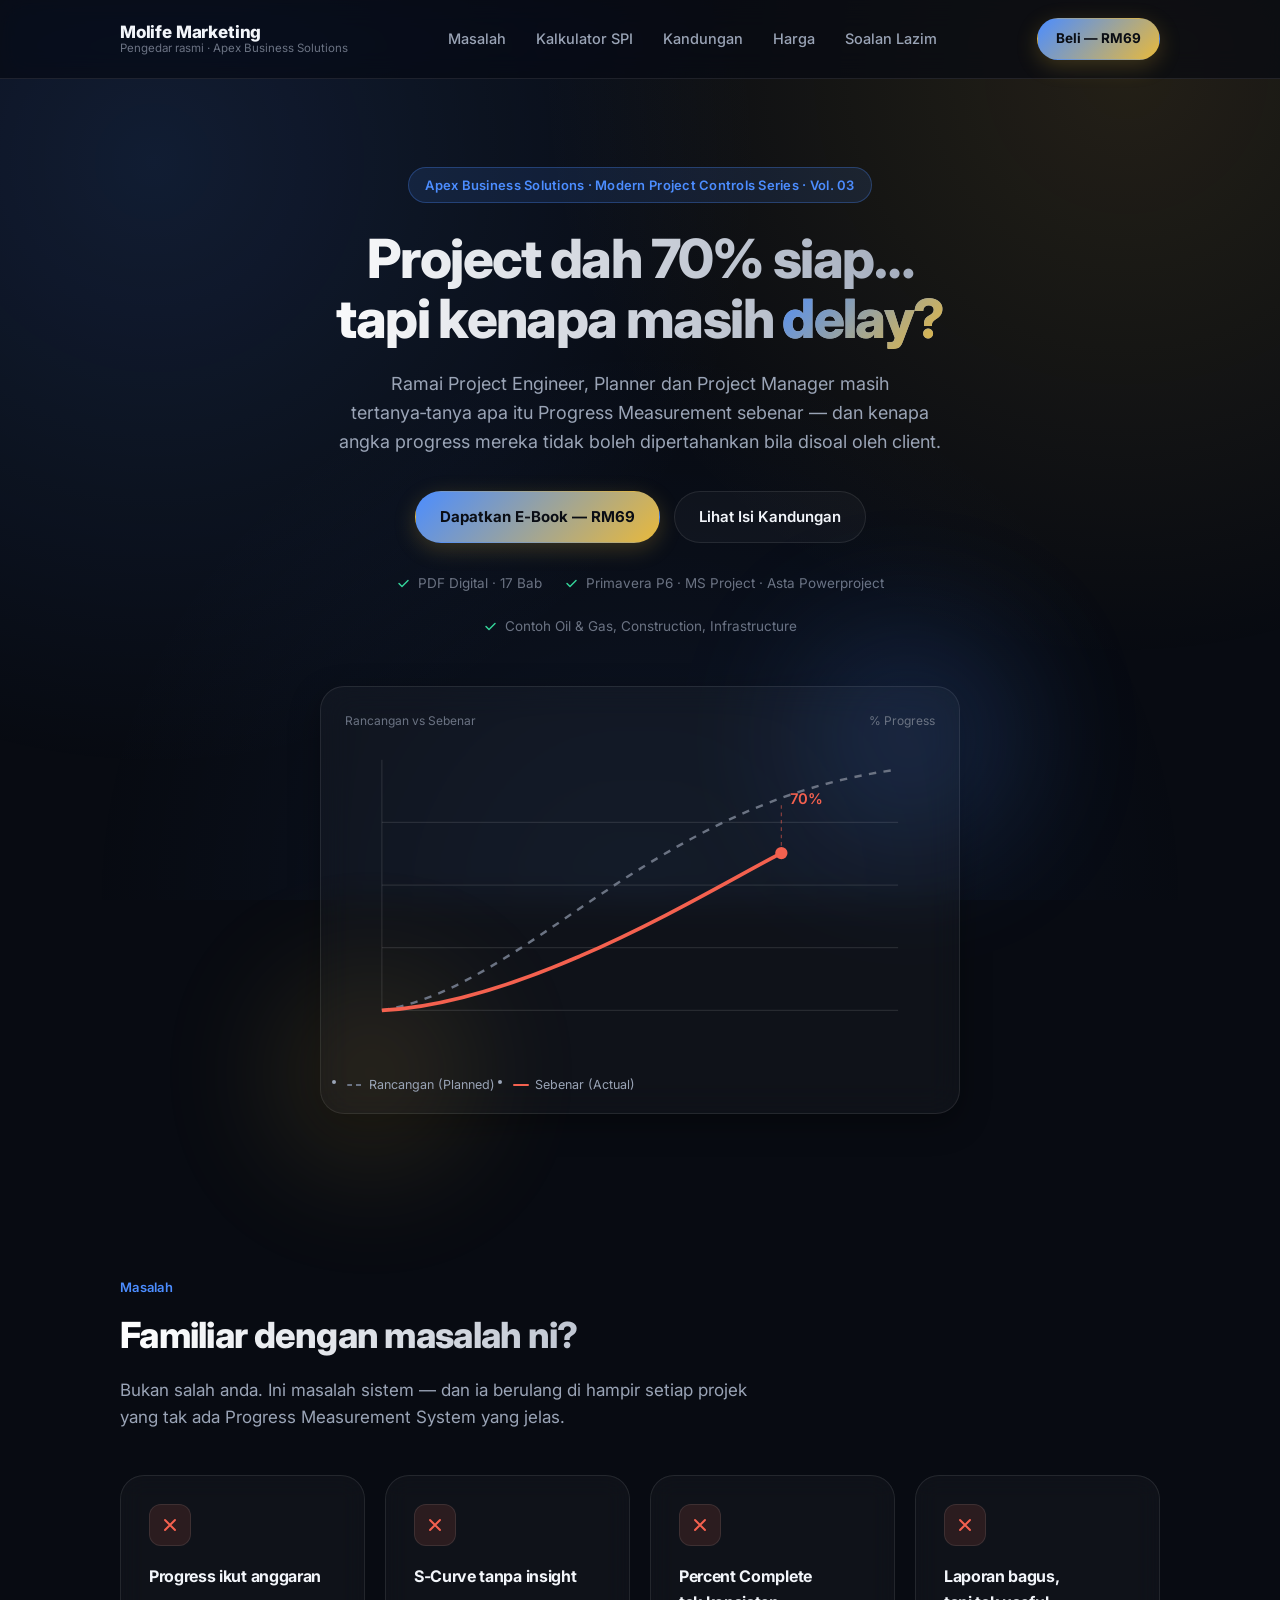
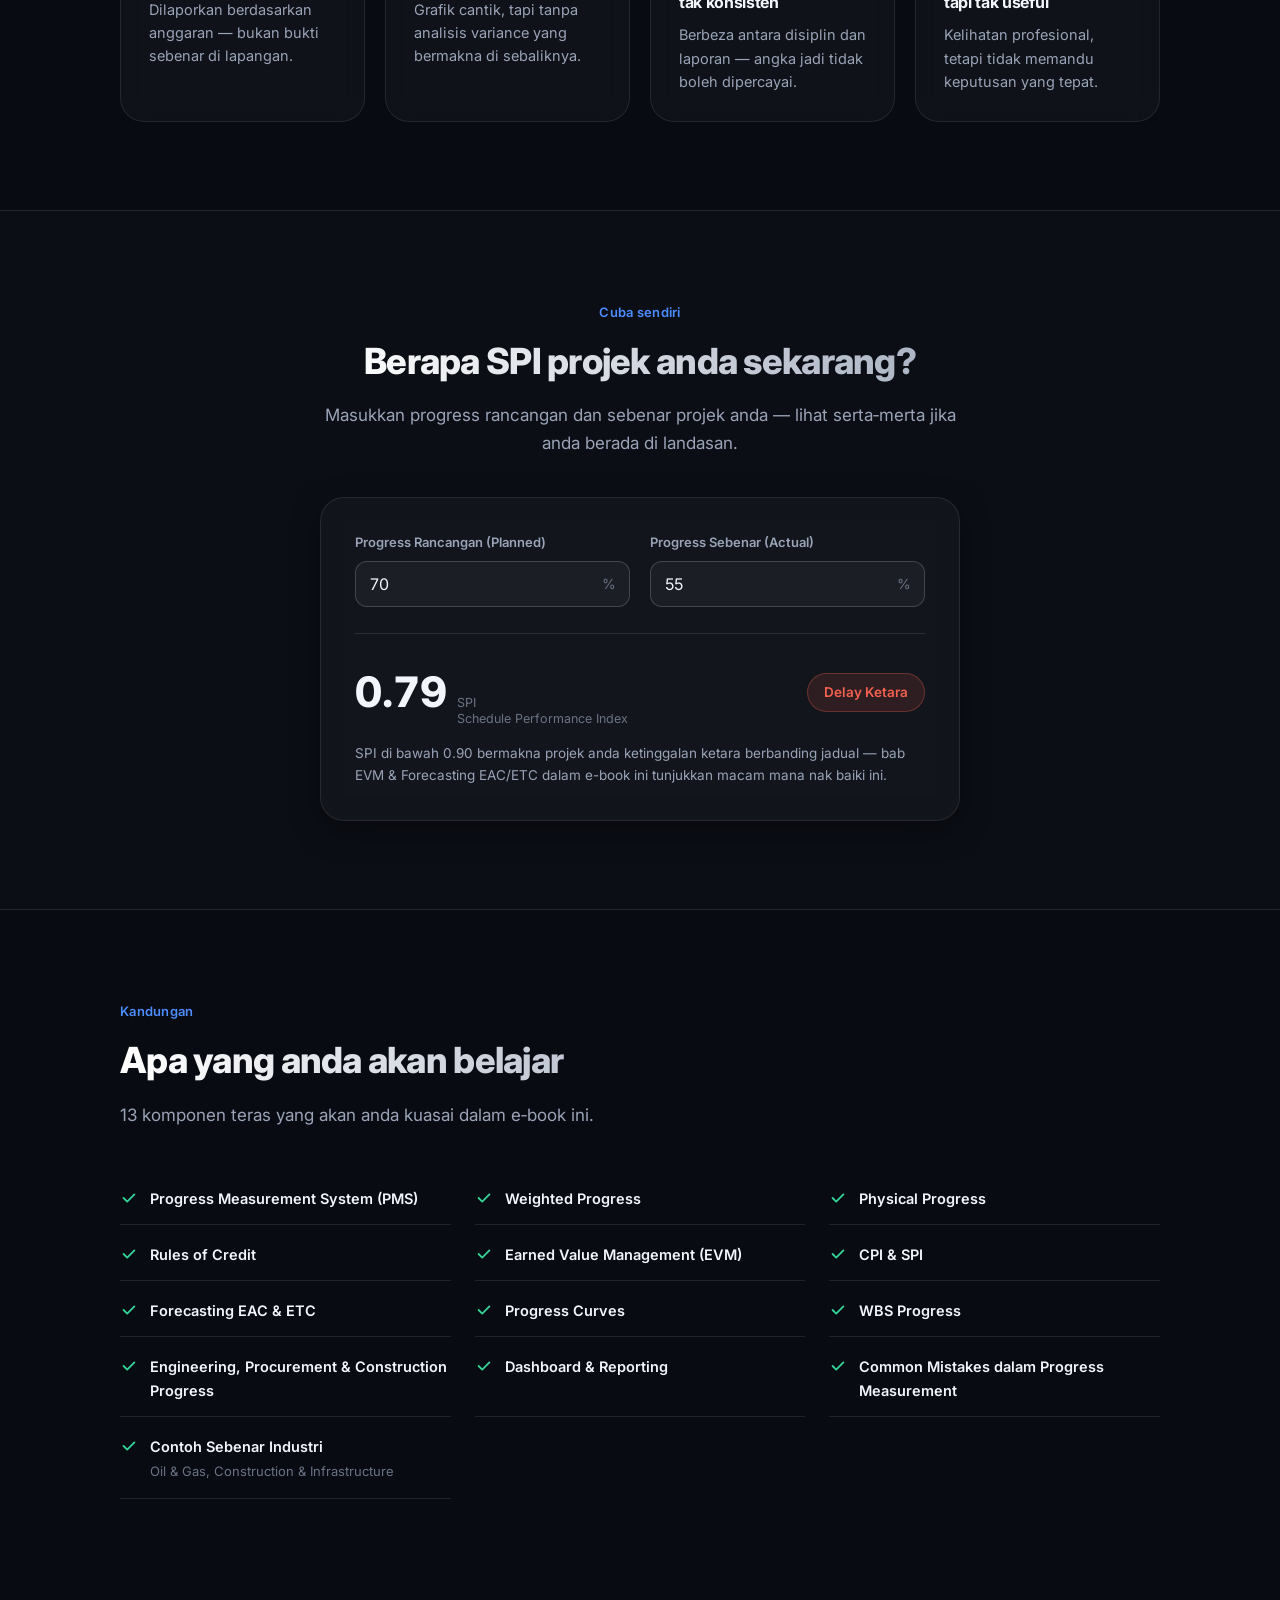
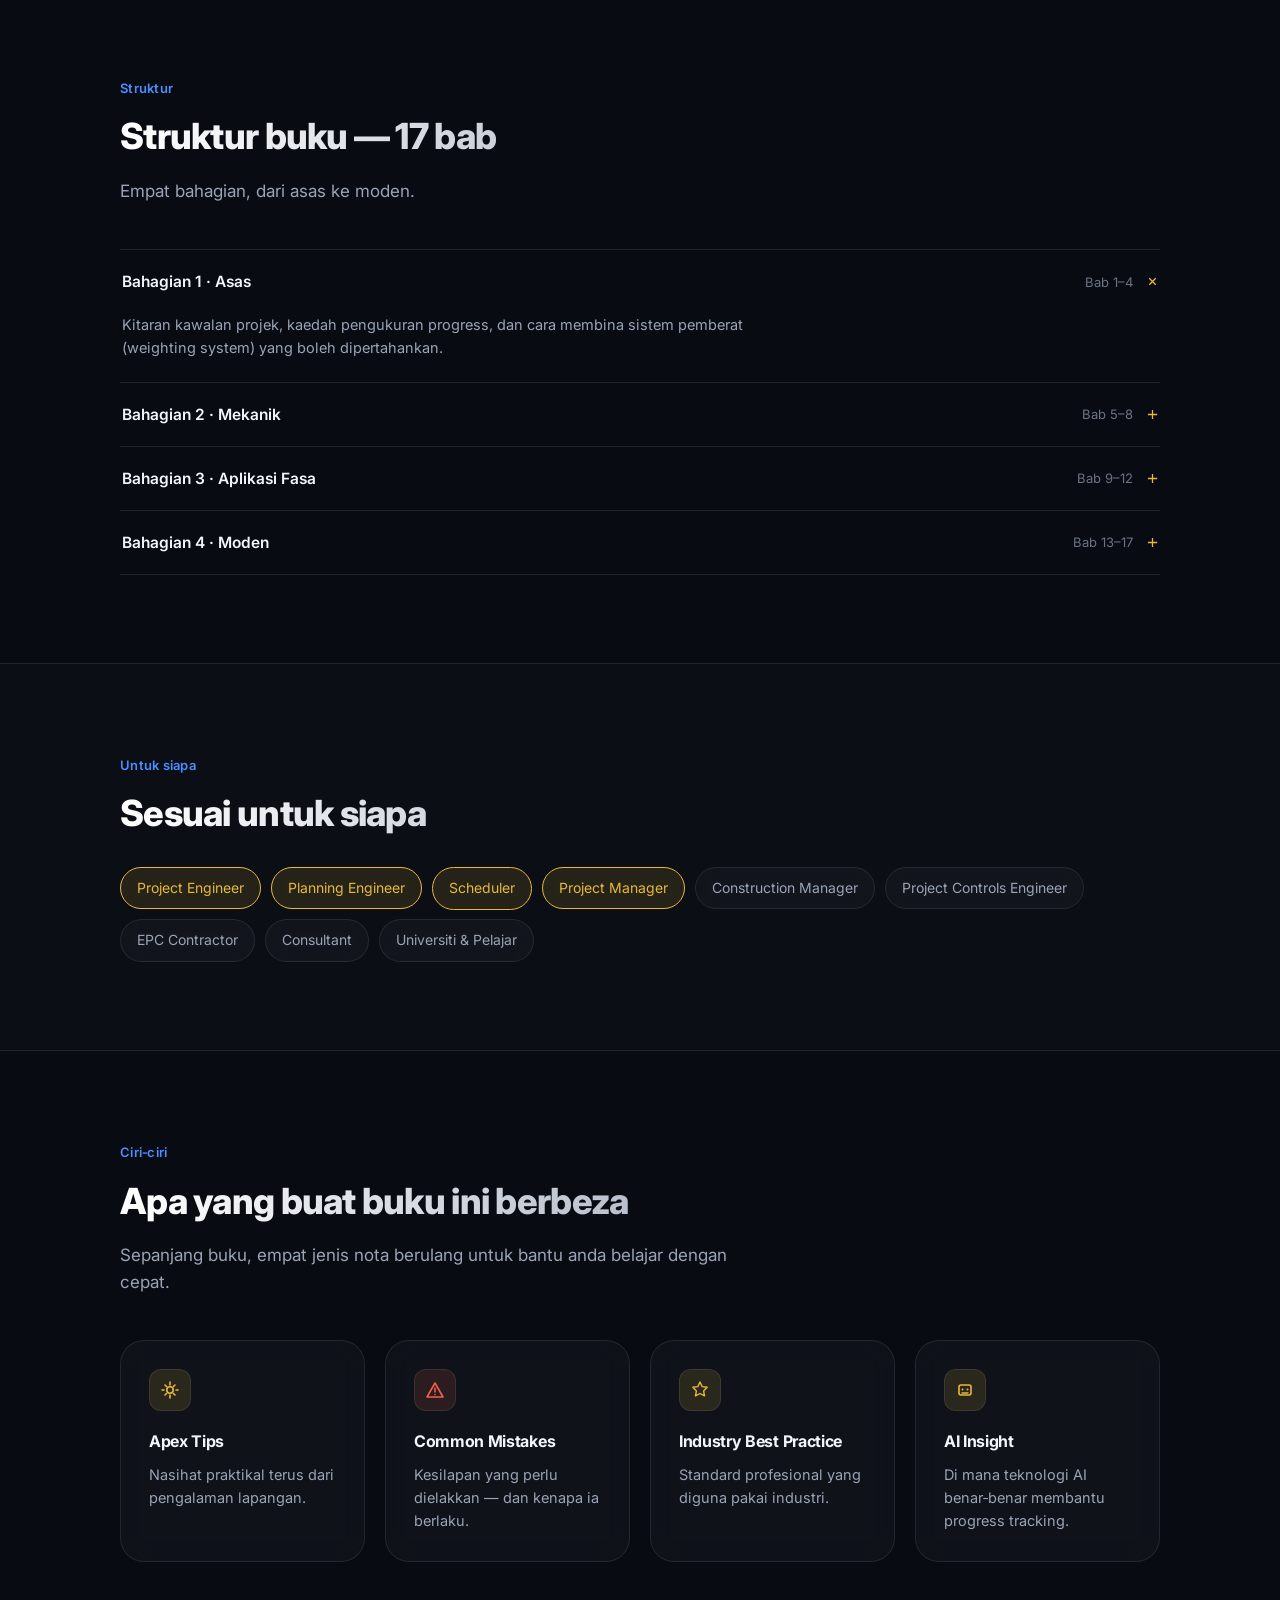
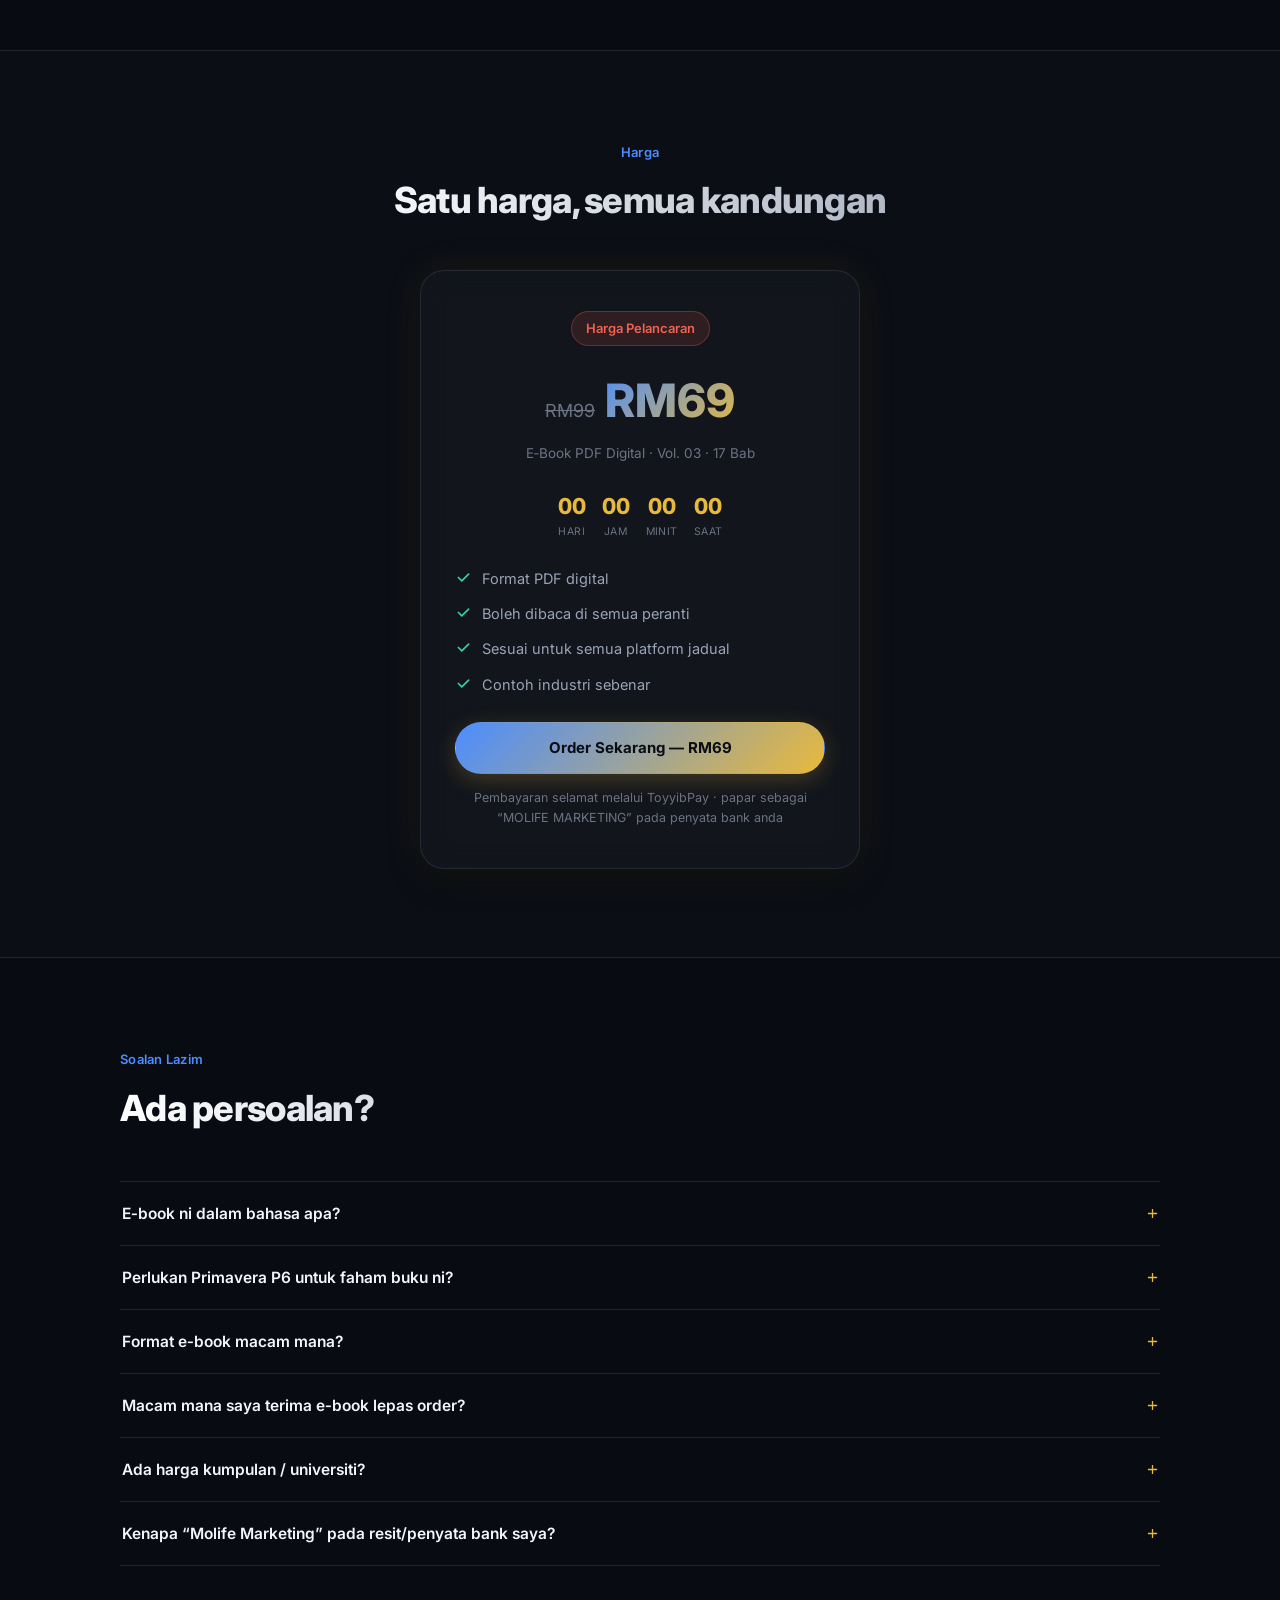
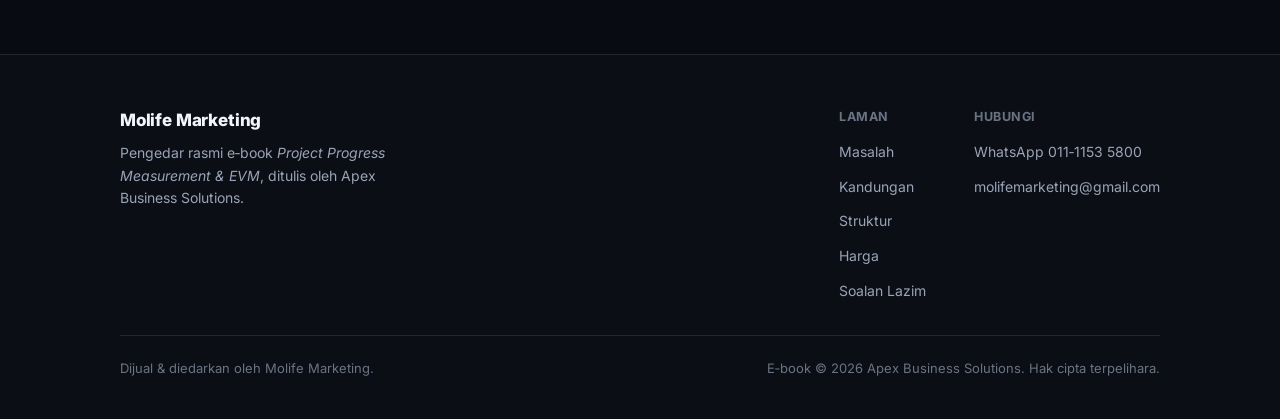
==== commit 39f8e370: "Fix awkward Malay phrasing on landing page" ====
--- a/index.html
+++ b/index.html
@@ -39,7 +39,7 @@
   <div class="wrap hero-inner">
     <span class="hero-eyebrow">Apex Business Solutions &middot; Modern Project Controls Series &middot; Vol. 03</span>
     <h1 class="headline">Project dah 70% siap&hellip; tapi kenapa masih <em>delay?</em></h1>
-    <p class="hero-sub">Ramai Project Engineer, Planner dan Project Manager masih tertanya&#8209;tanya apa itu Progress Measurement sebenar &mdash; dan kenapa angka progress mereka tak tahan bila disoal oleh client.</p>
+    <p class="hero-sub">Ramai Project Engineer, Planner dan Project Manager masih tertanya&#8209;tanya apa itu Progress Measurement sebenar &mdash; dan kenapa angka progress mereka tidak boleh dipertahankan bila disoal oleh client.</p>
     <div class="hero-ctas">
       <a href="https://toyyibpay.com/EVM" class="btn btn-primary" id="cta-primary">Dapatkan E&#8209;Book &mdash; RM69</a>
       <a href="#kandungan" class="btn btn-outline">Lihat Isi Kandungan</a>
@@ -89,8 +89,8 @@
       </div>
       <div class="card">
         <div class="card-icon danger"><svg viewBox="0 0 20 20" fill="none"><path d="M5 5l10 10M15 5L5 15" stroke="currentColor" stroke-width="2" stroke-linecap="round"/></svg></div>
-        <h3>S&#8209;Curve tanpa analisis</h3>
-        <p>Dilukis cantik, tapi tiada sebarang analisis varians di sebaliknya.</p>
+        <h3>S-Curve tanpa insight</h3>
+        <p>Grafik cantik, tapi tanpa analisis variance yang bermakna di sebaliknya.</p>
       </div>
       <div class="card">
         <div class="card-icon danger"><svg viewBox="0 0 20 20" fill="none"><path d="M5 5l10 10M15 5L5 15" stroke="currentColor" stroke-width="2" stroke-linecap="round"/></svg></div>
@@ -99,8 +99,8 @@
       </div>
       <div class="card">
         <div class="card-icon danger"><svg viewBox="0 0 20 20" fill="none"><path d="M5 5l10 10M15 5L5 15" stroke="currentColor" stroke-width="2" stroke-linecap="round"/></svg></div>
-        <h3>Laporan cantik, tak membantu</h3>
-        <p>Kelihatan profesional, tetapi tidak membantu sebarang keputusan.</p>
+        <h3>Laporan bagus, tapi tak useful</h3>
+        <p>Kelihatan profesional, tetapi tidak memandu keputusan yang tepat.</p>
       </div>
     </div>
   </div>
@@ -184,7 +184,7 @@
           <span style="display:flex;align-items:center"><span class="acc-range">Bab 5&ndash;8</span><svg class="acc-chevron" viewBox="0 0 12 12"><path d="M6 1 V11 M1 6 H11" stroke="currentColor" stroke-width="1.4"/></svg></span>
         </button>
         <div class="acc-body">
-          <div class="acc-body-inner">Implementasi weighted progress dalam Primavera P6, Earned Value Management dengan contoh dikira penuh, analisis S&#8209;curve, dan rules of credit standard industri.</div>
+          <div class="acc-body-inner">Implementasi weighted progress dalam Primavera P6, Earned Value Management dengan contoh terperinci, analisis S-curve, dan rules of credit standard industri.</div>
         </div>
       </div>
       <div class="acc-item">
@@ -193,7 +193,7 @@
           <span style="display:flex;align-items:center"><span class="acc-range">Bab 9&ndash;12</span><svg class="acc-chevron" viewBox="0 0 12 12"><path d="M6 1 V11 M1 6 H11" stroke="currentColor" stroke-width="1.4"/></svg></span>
         </button>
         <div class="acc-body">
-          <div class="acc-body-inner">Aplikasi kepada setiap fasa projek &mdash; Engineering, Procurement dan Construction &mdash; berakhir dengan measurement matrix sedia guna.</div>
+          <div class="acc-body-inner">Aplikasi kepada setiap fasa projek &mdash; Engineering, Procurement dan Construction &mdash; dengan measurement matrix ready-to-use.</div>
         </div>
       </div>
       <div class="acc-item">
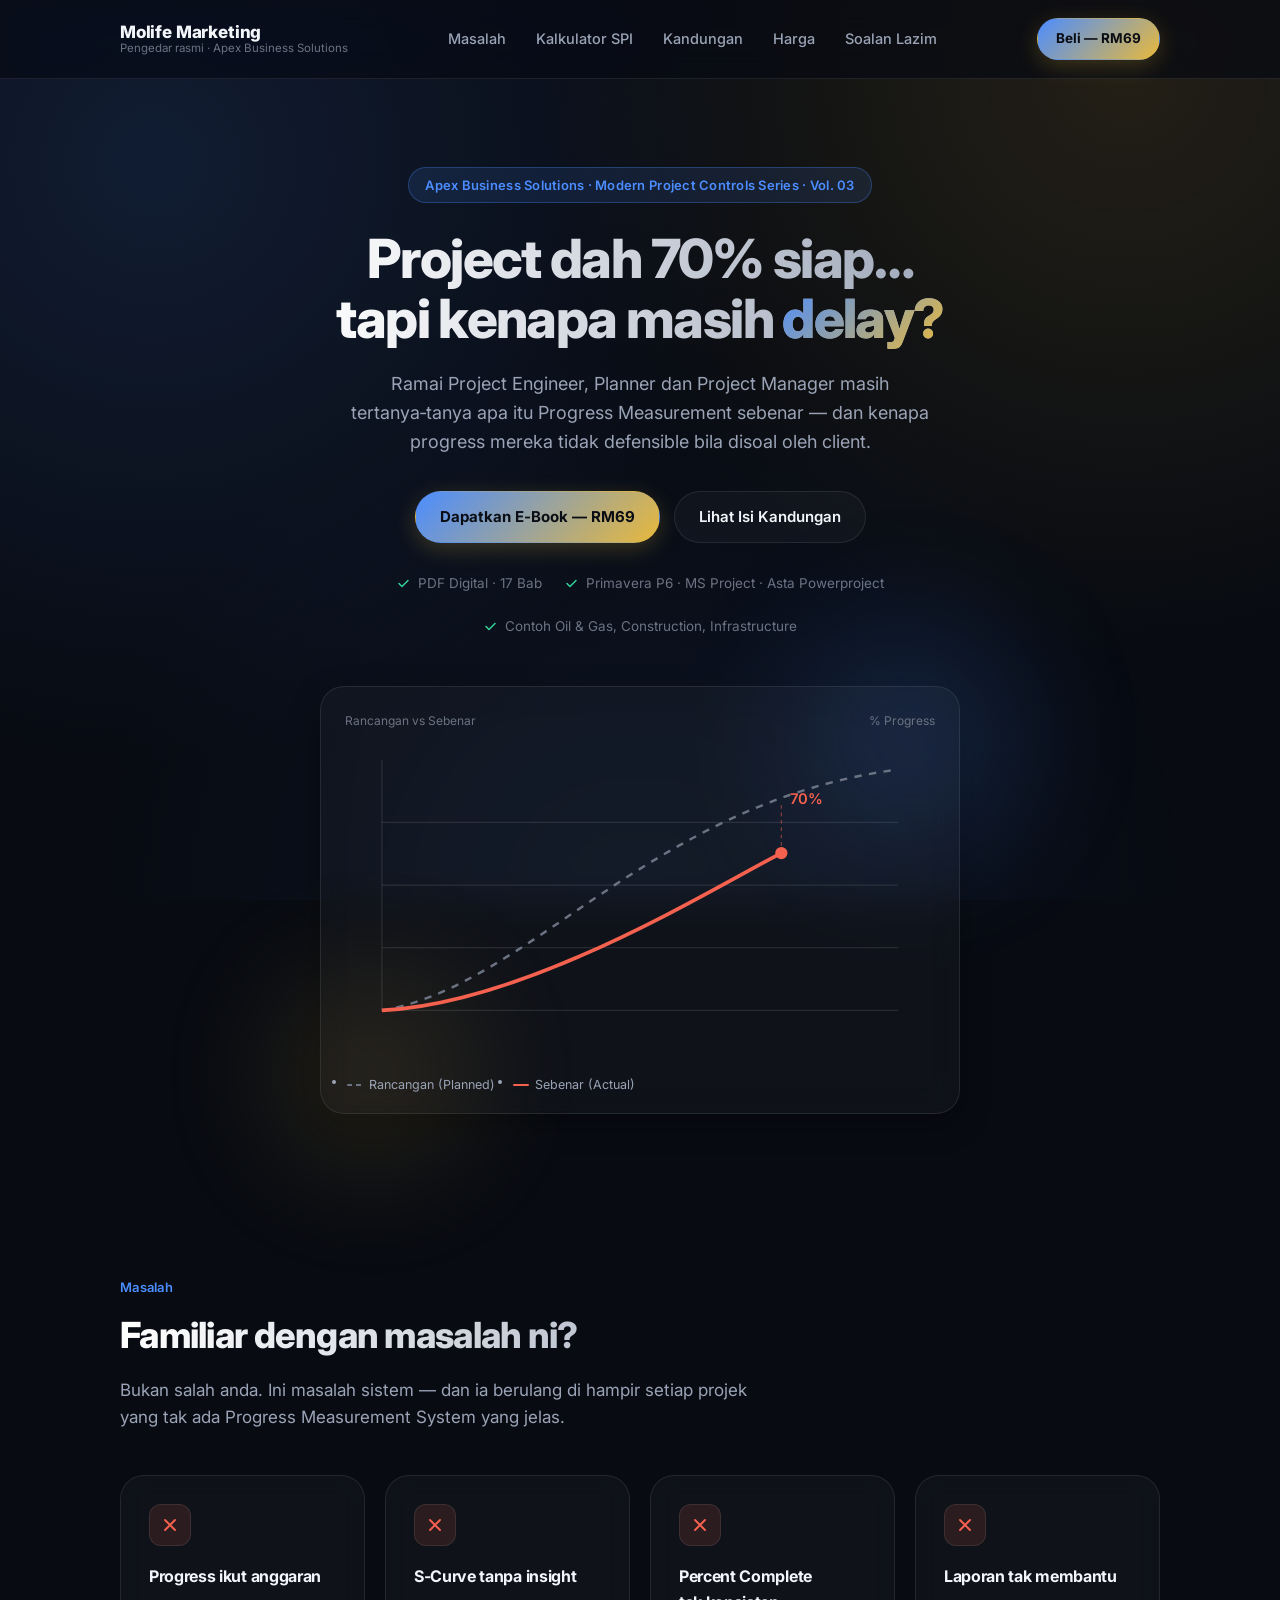
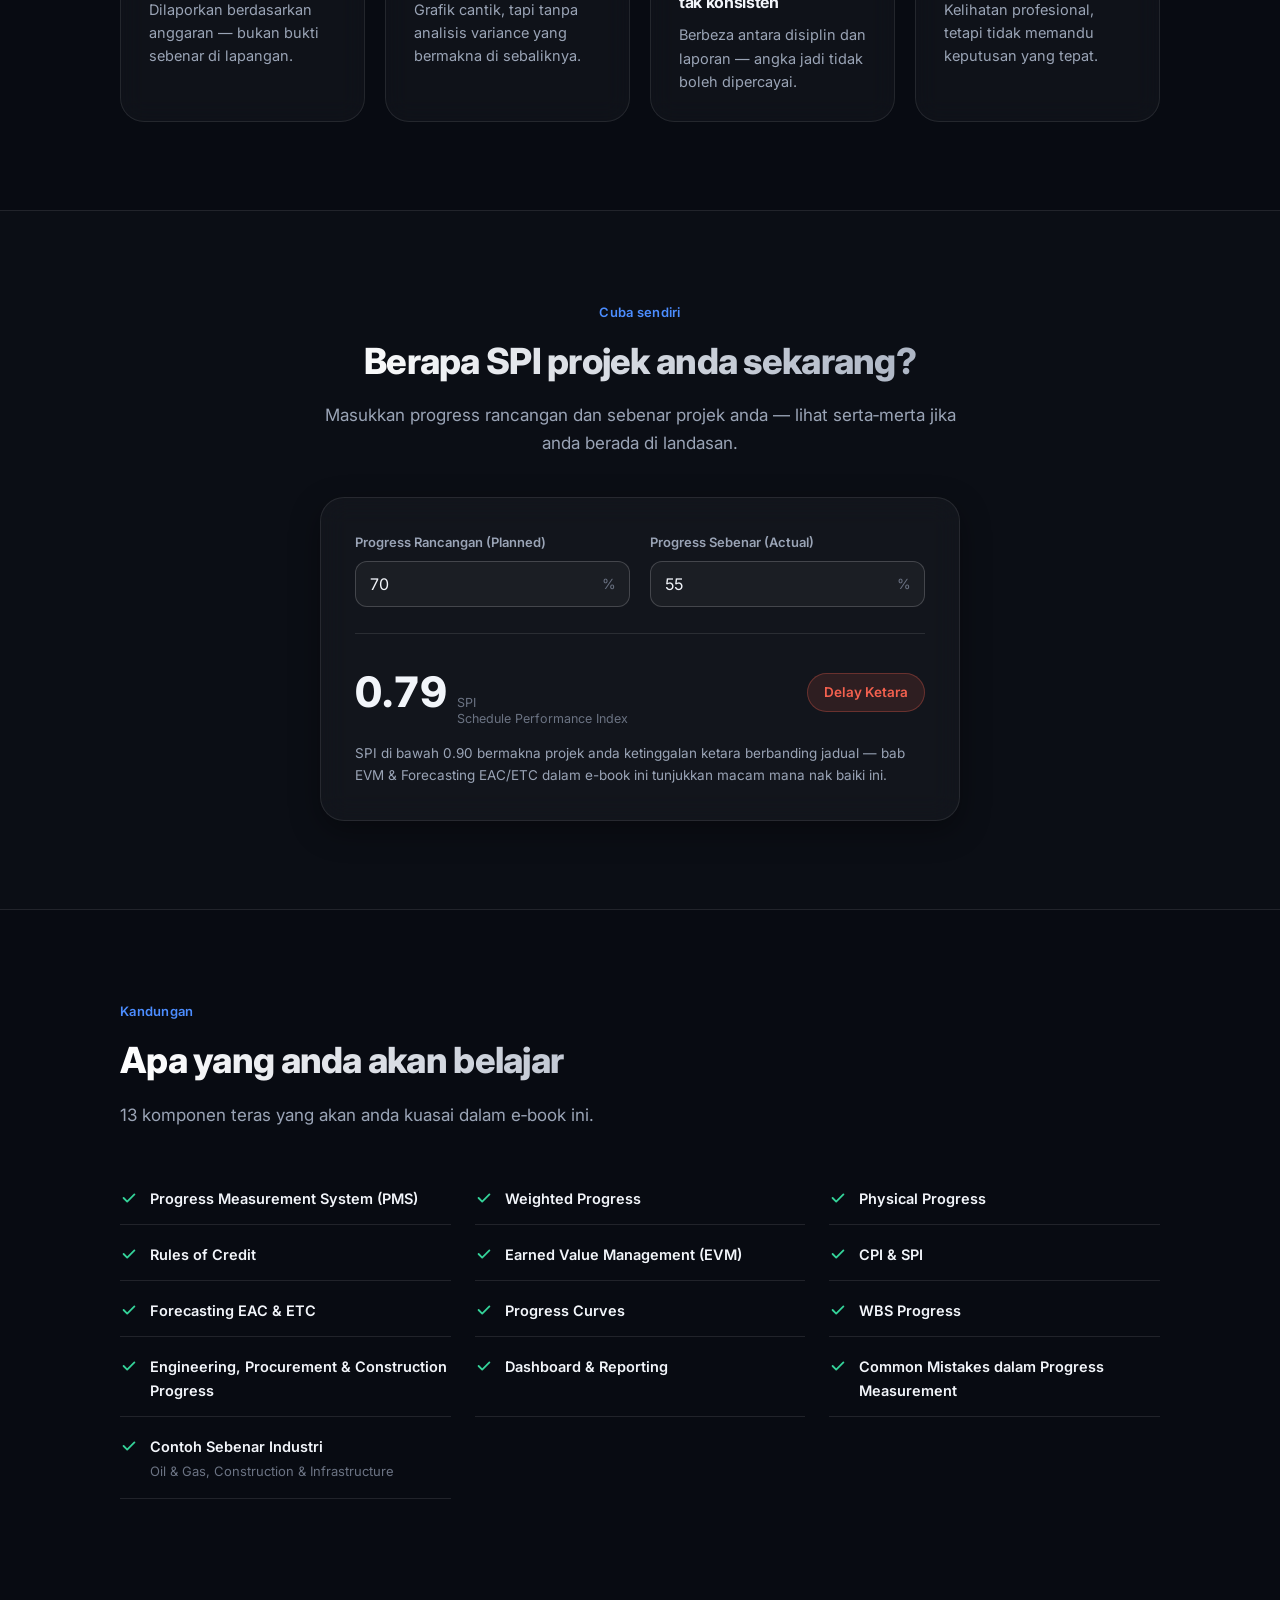
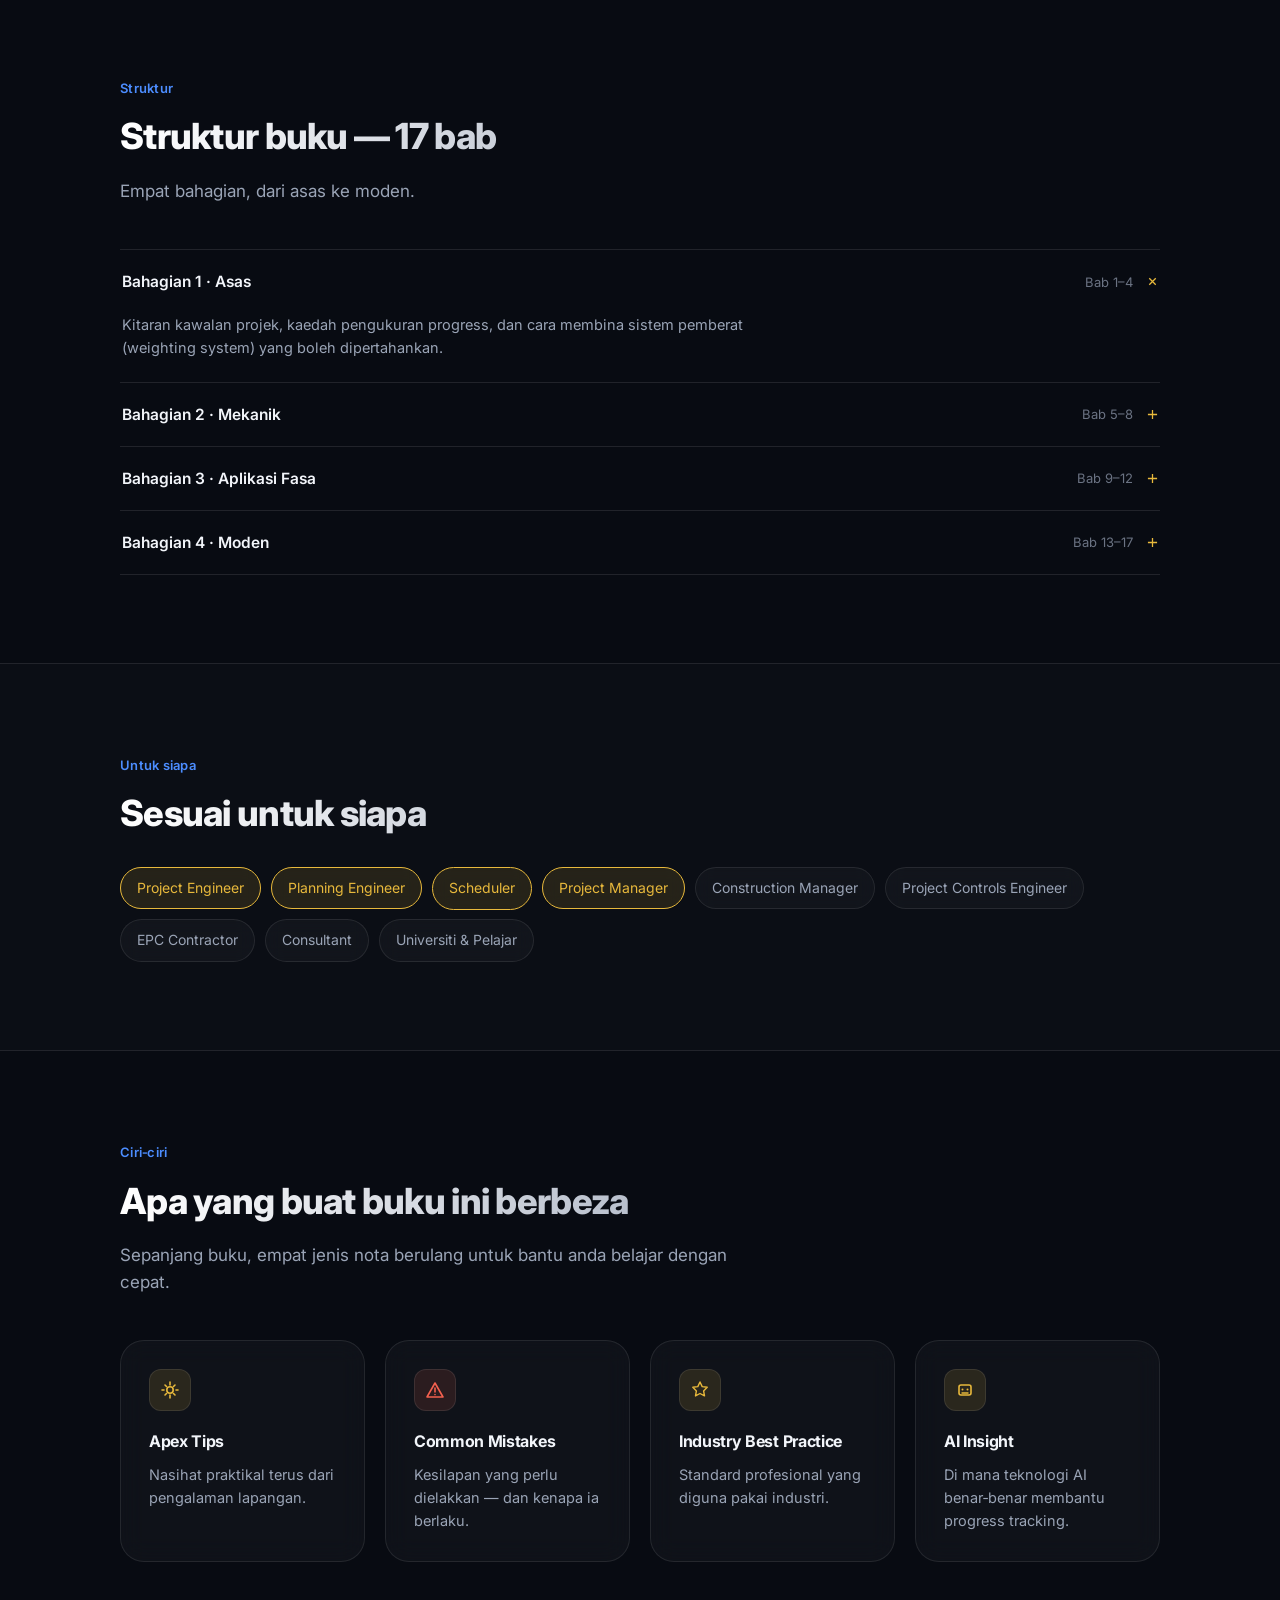
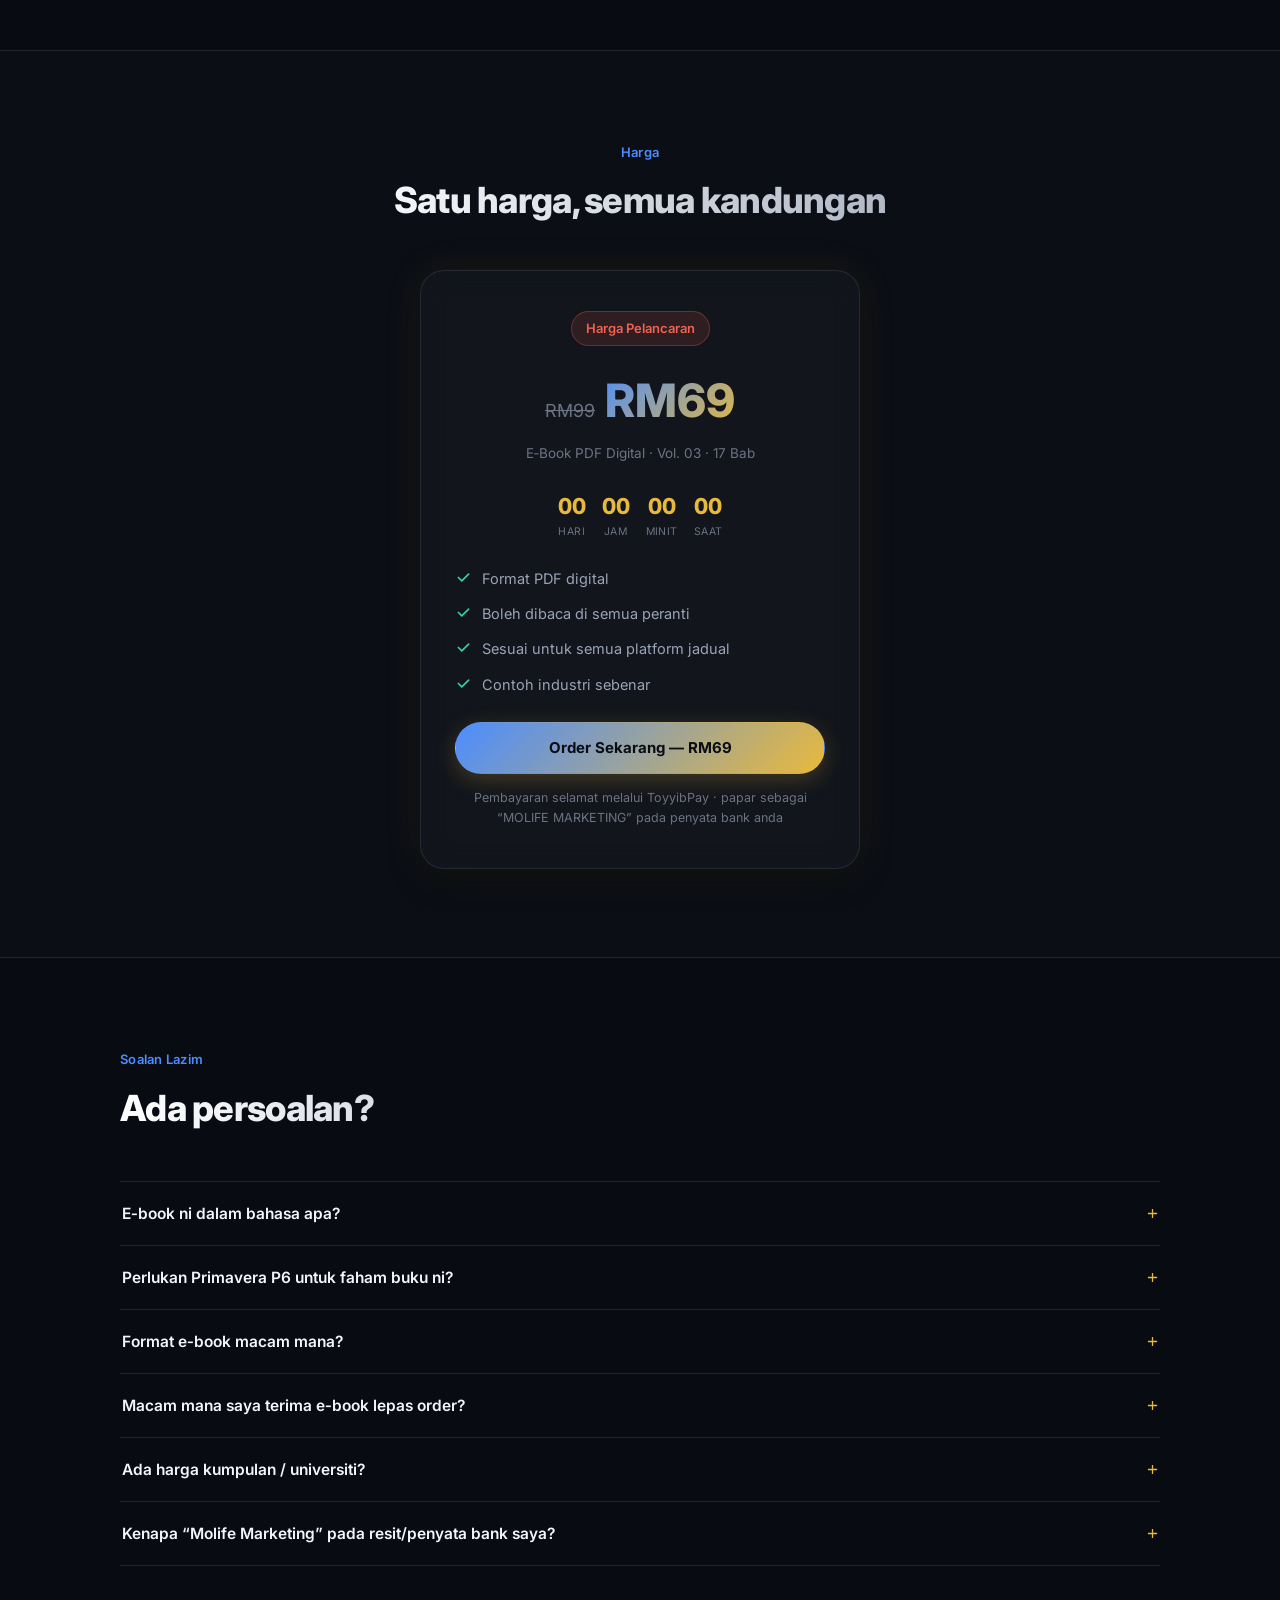
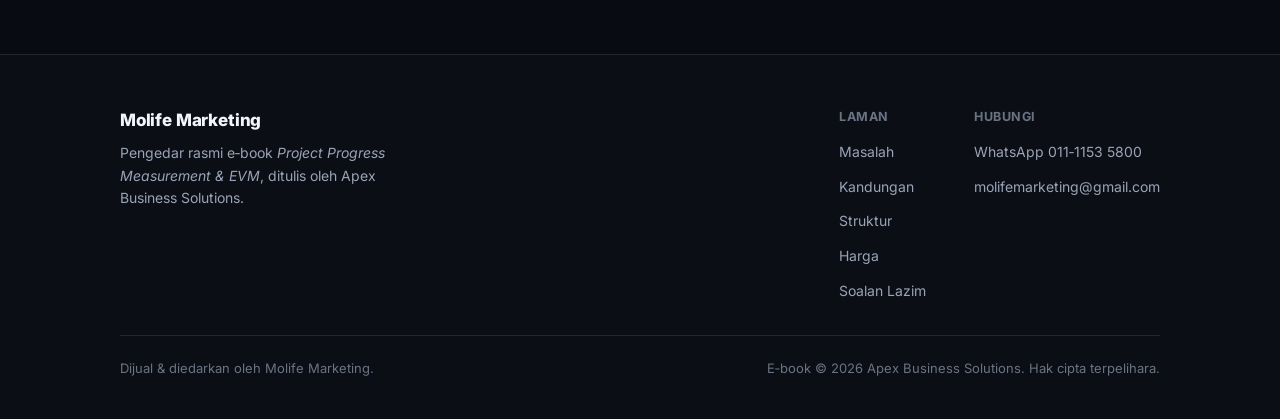
==== commit 0a844614: "Refine copy: 'progress defensible' and 'Laporan tak membantu'" ====
--- a/index.html
+++ b/index.html
@@ -39,7 +39,7 @@
   <div class="wrap hero-inner">
     <span class="hero-eyebrow">Apex Business Solutions &middot; Modern Project Controls Series &middot; Vol. 03</span>
     <h1 class="headline">Project dah 70% siap&hellip; tapi kenapa masih <em>delay?</em></h1>
-    <p class="hero-sub">Ramai Project Engineer, Planner dan Project Manager masih tertanya&#8209;tanya apa itu Progress Measurement sebenar &mdash; dan kenapa angka progress mereka tidak boleh dipertahankan bila disoal oleh client.</p>
+    <p class="hero-sub">Ramai Project Engineer, Planner dan Project Manager masih tertanya&#8209;tanya apa itu Progress Measurement sebenar &mdash; dan kenapa progress mereka tidak defensible bila disoal oleh client.</p>
     <div class="hero-ctas">
       <a href="https://toyyibpay.com/EVM" class="btn btn-primary" id="cta-primary">Dapatkan E&#8209;Book &mdash; RM69</a>
       <a href="#kandungan" class="btn btn-outline">Lihat Isi Kandungan</a>
@@ -99,7 +99,7 @@
       </div>
       <div class="card">
         <div class="card-icon danger"><svg viewBox="0 0 20 20" fill="none"><path d="M5 5l10 10M15 5L5 15" stroke="currentColor" stroke-width="2" stroke-linecap="round"/></svg></div>
-        <h3>Laporan bagus, tapi tak useful</h3>
+        <h3>Laporan tak membantu</h3>
         <p>Kelihatan profesional, tetapi tidak memandu keputusan yang tepat.</p>
       </div>
     </div>
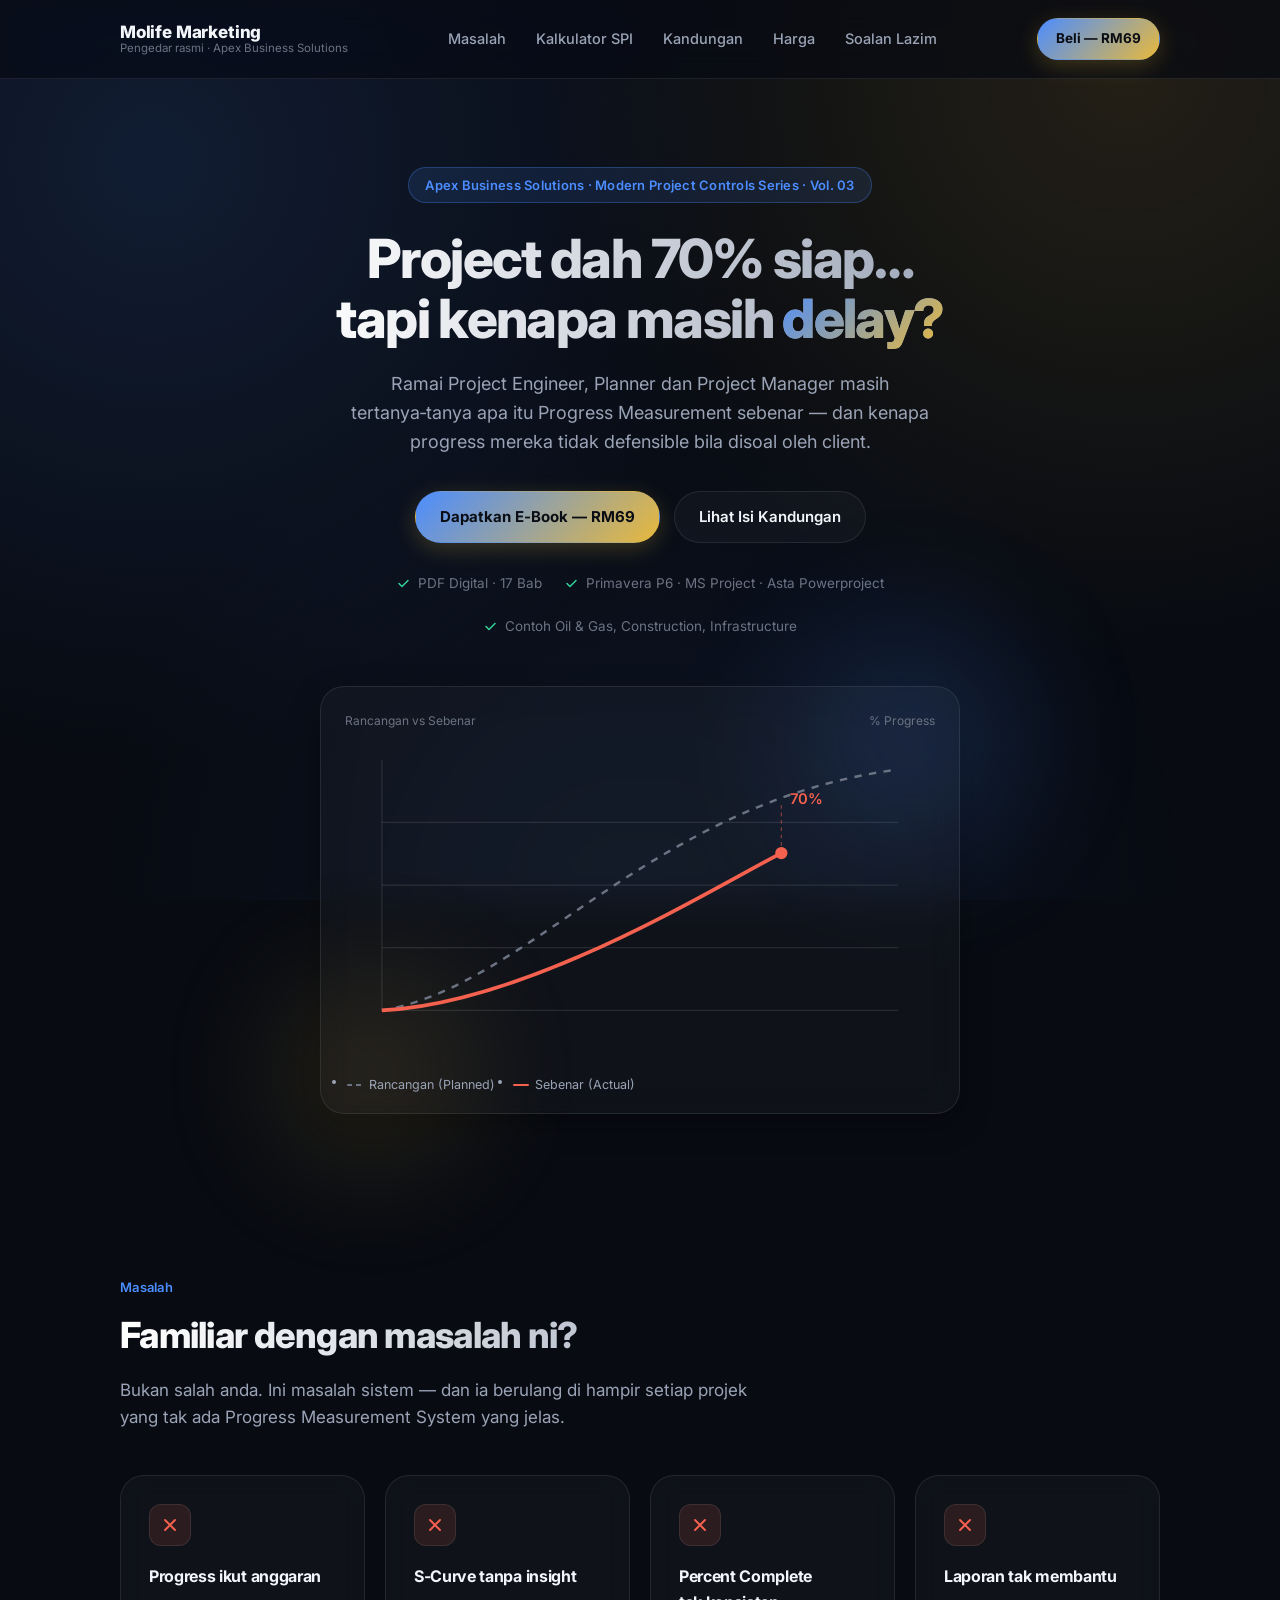
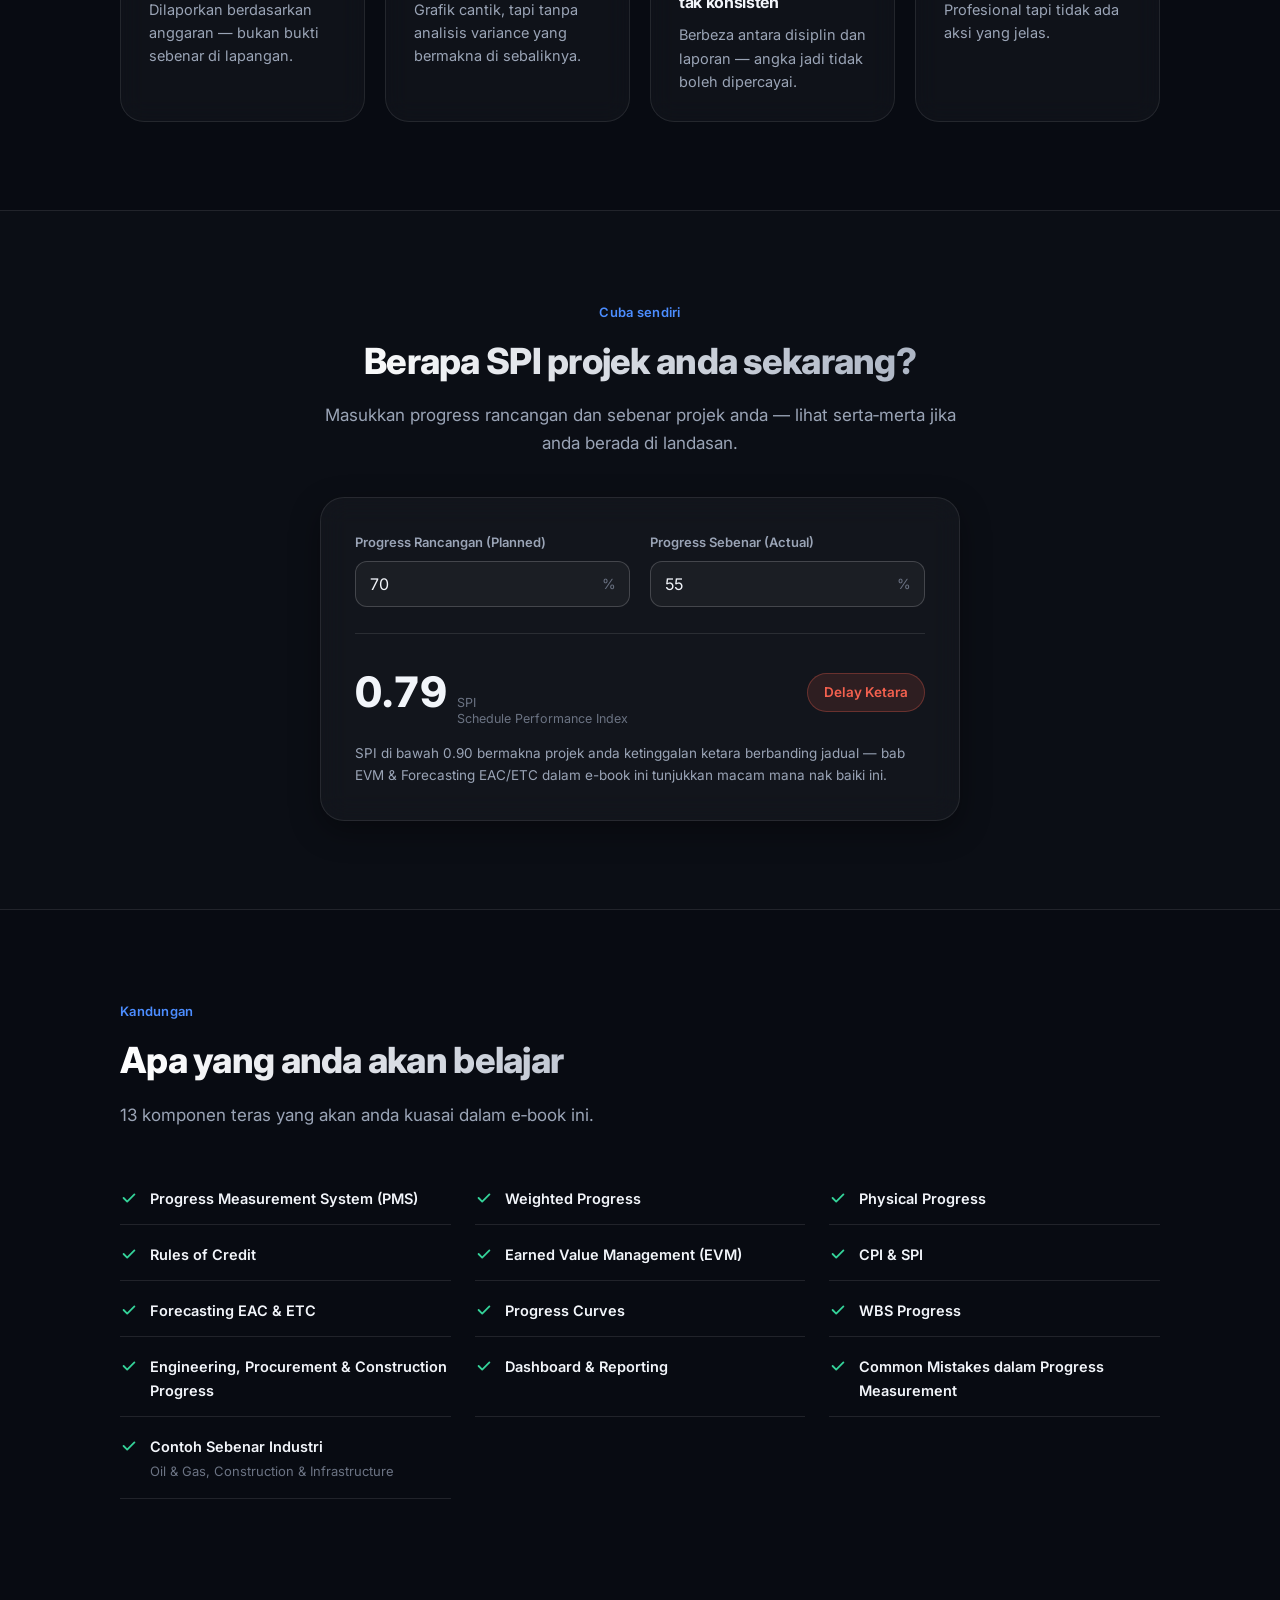
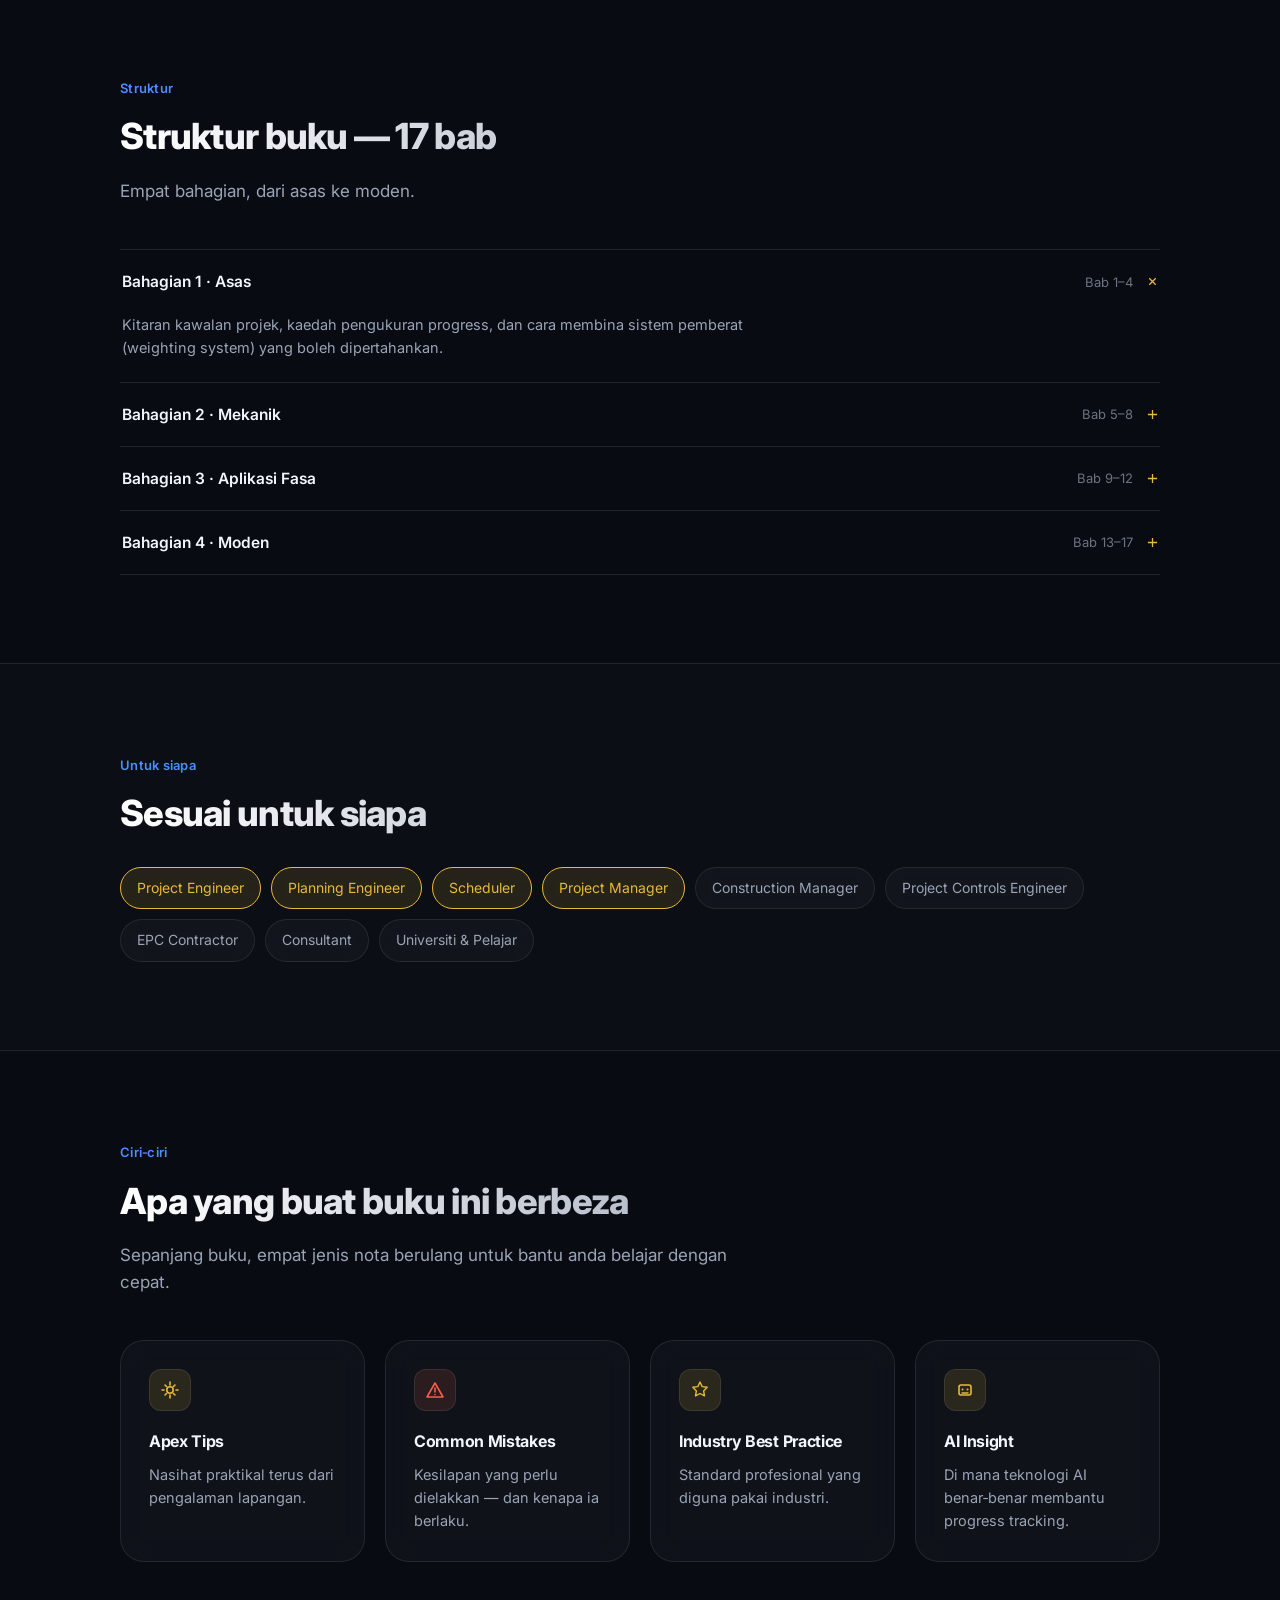
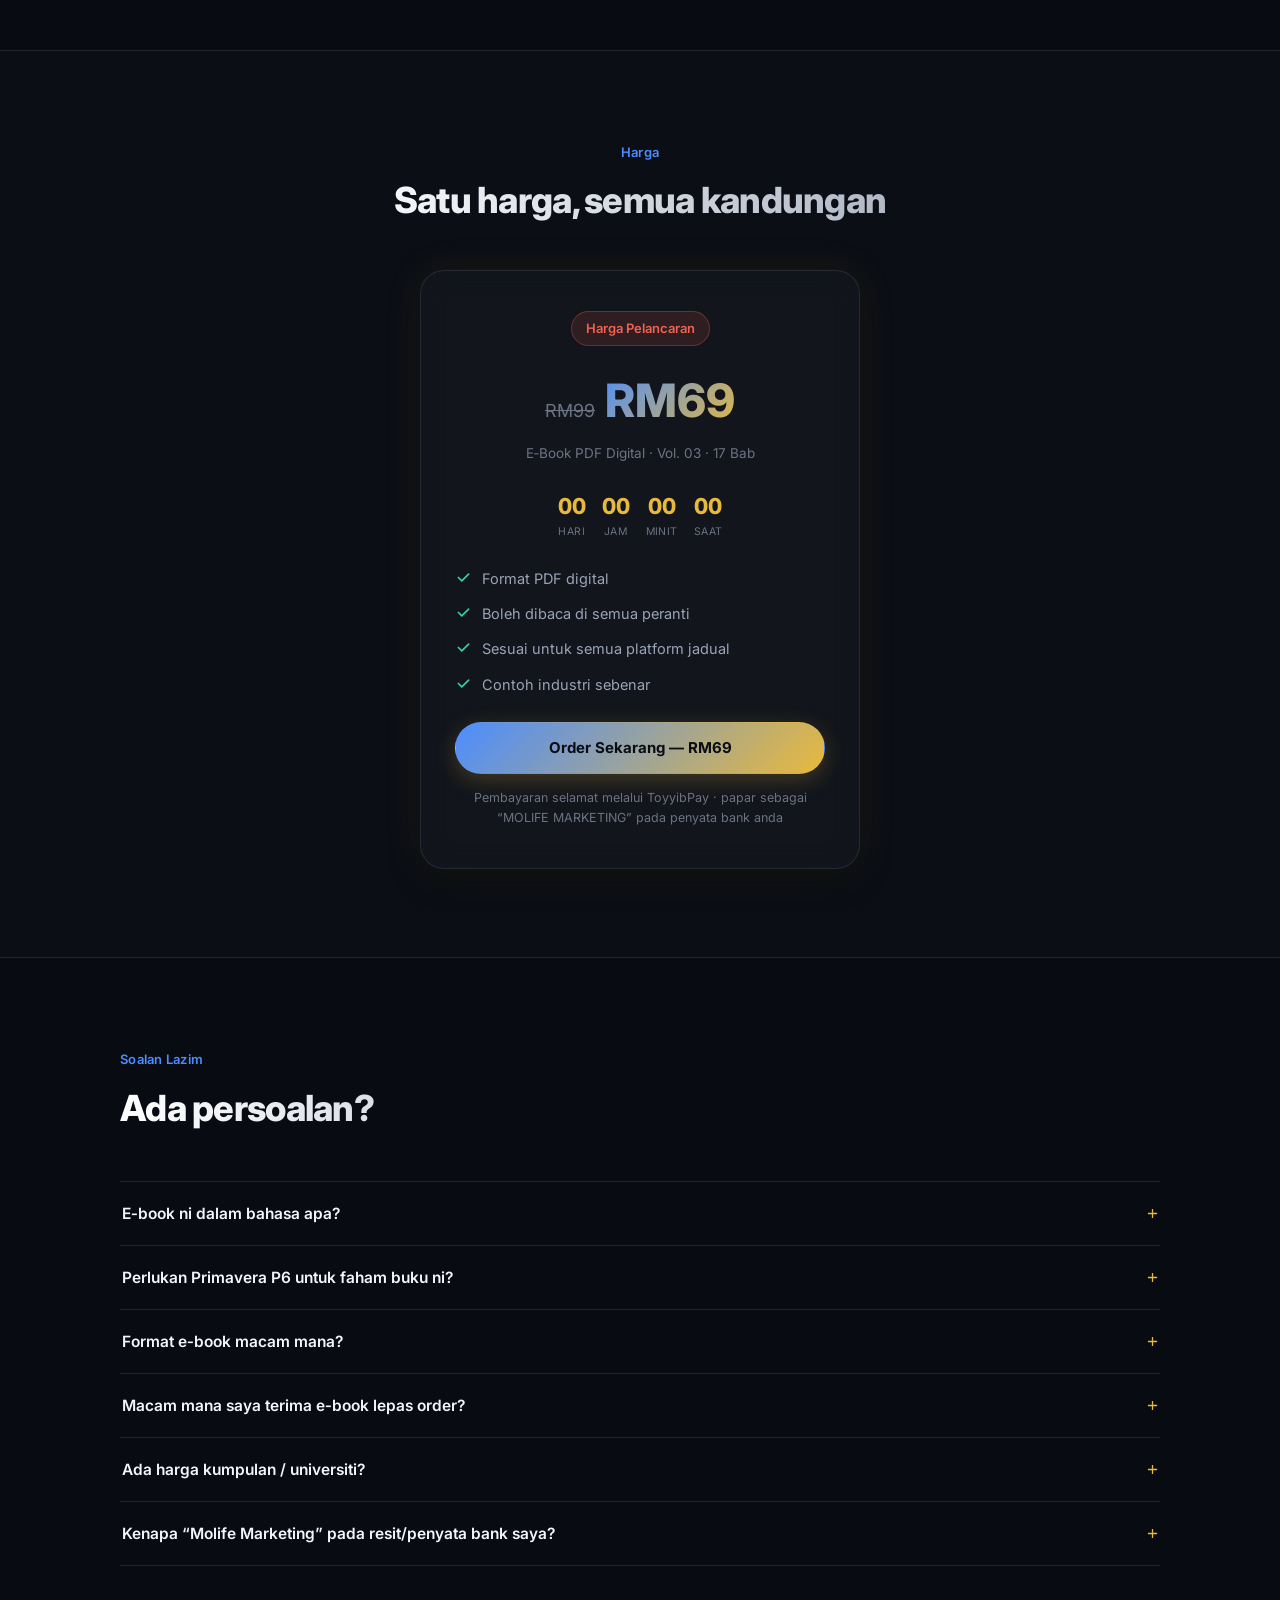
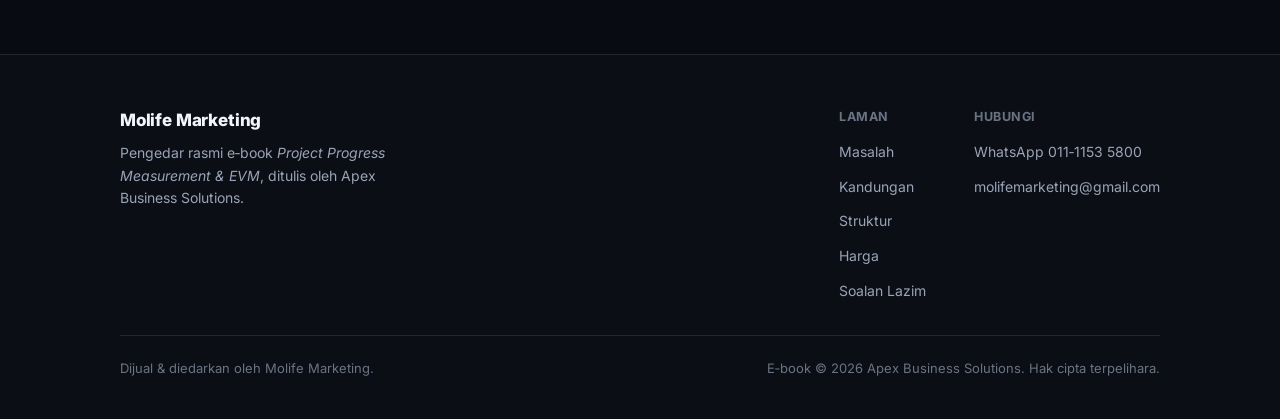
==== commit e38dfa4c: "Update problem card copy: 'Profesional tapi tidak ada aksi yang jelas'" ====
--- a/index.html
+++ b/index.html
@@ -100,7 +100,7 @@
       <div class="card">
         <div class="card-icon danger"><svg viewBox="0 0 20 20" fill="none"><path d="M5 5l10 10M15 5L5 15" stroke="currentColor" stroke-width="2" stroke-linecap="round"/></svg></div>
         <h3>Laporan tak membantu</h3>
-        <p>Kelihatan profesional, tetapi tidak memandu keputusan yang tepat.</p>
+        <p>Profesional tapi tidak ada aksi yang jelas.</p>
       </div>
     </div>
   </div>
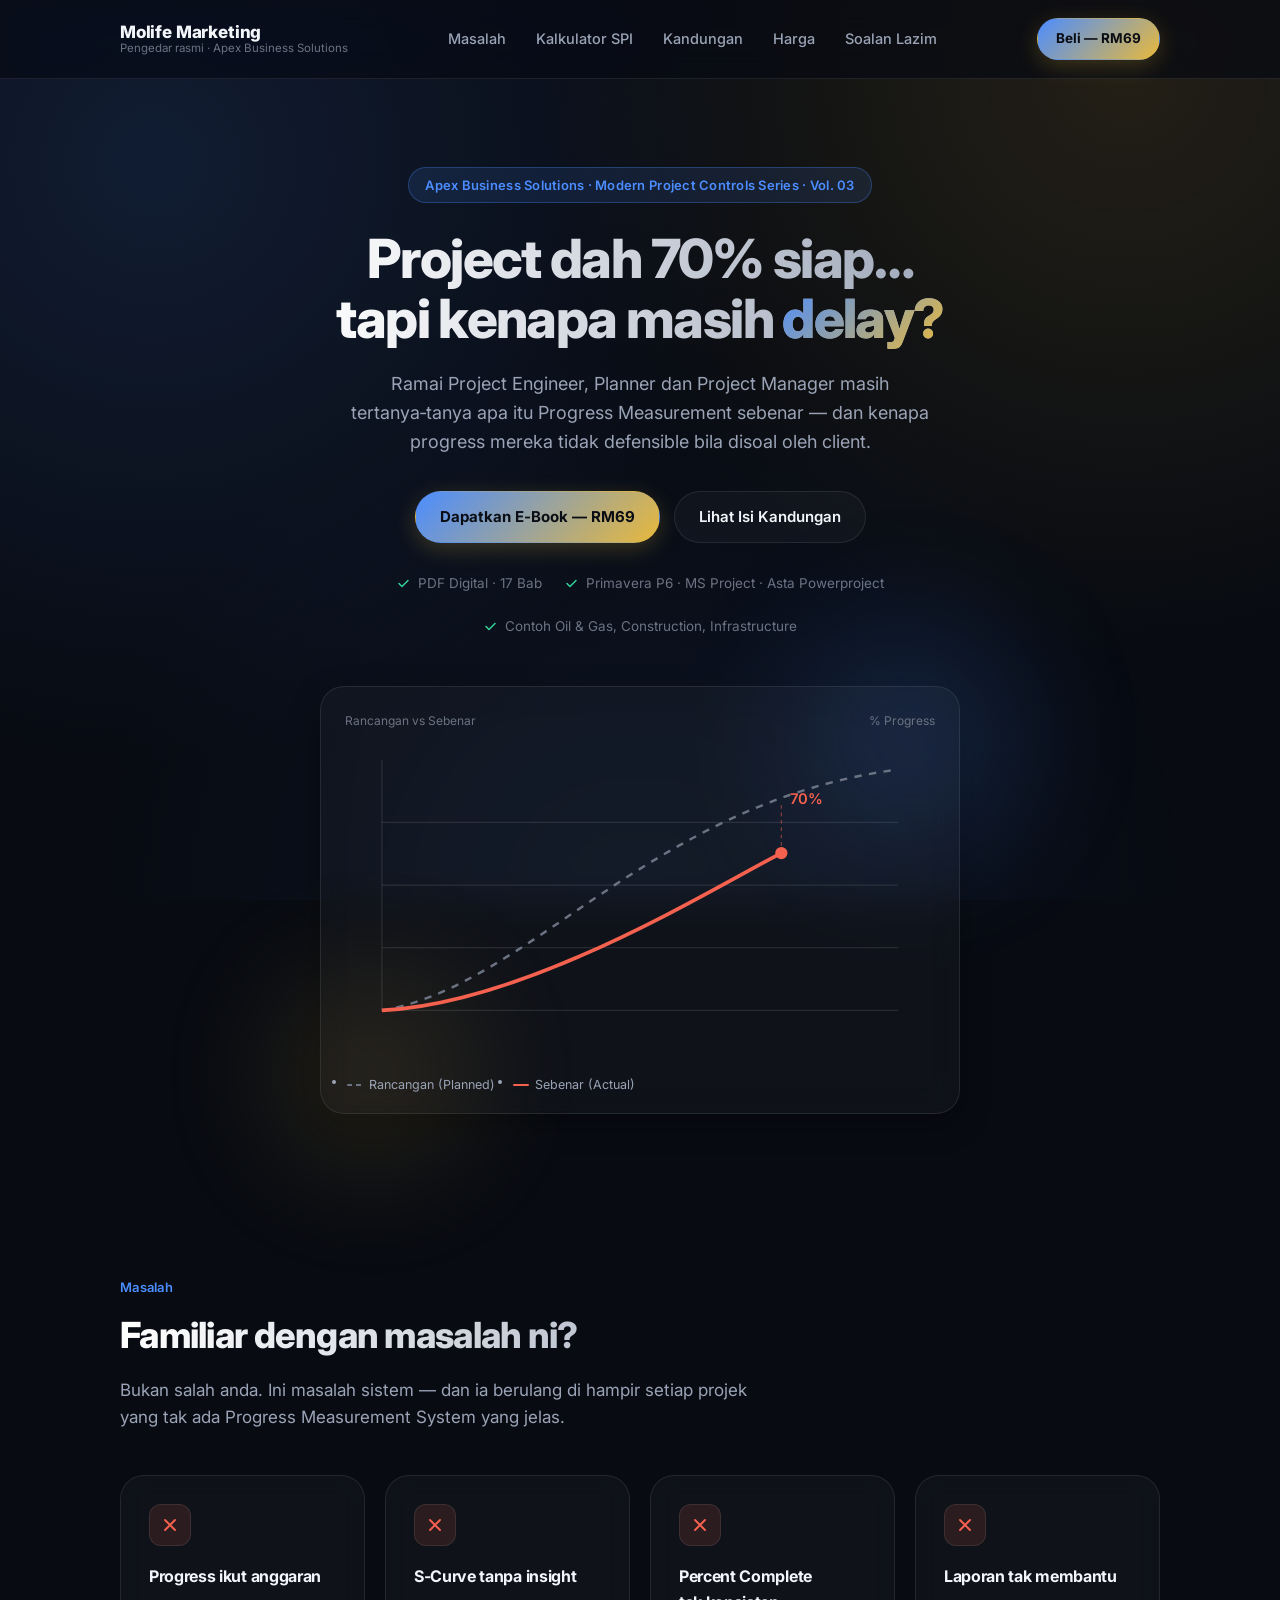
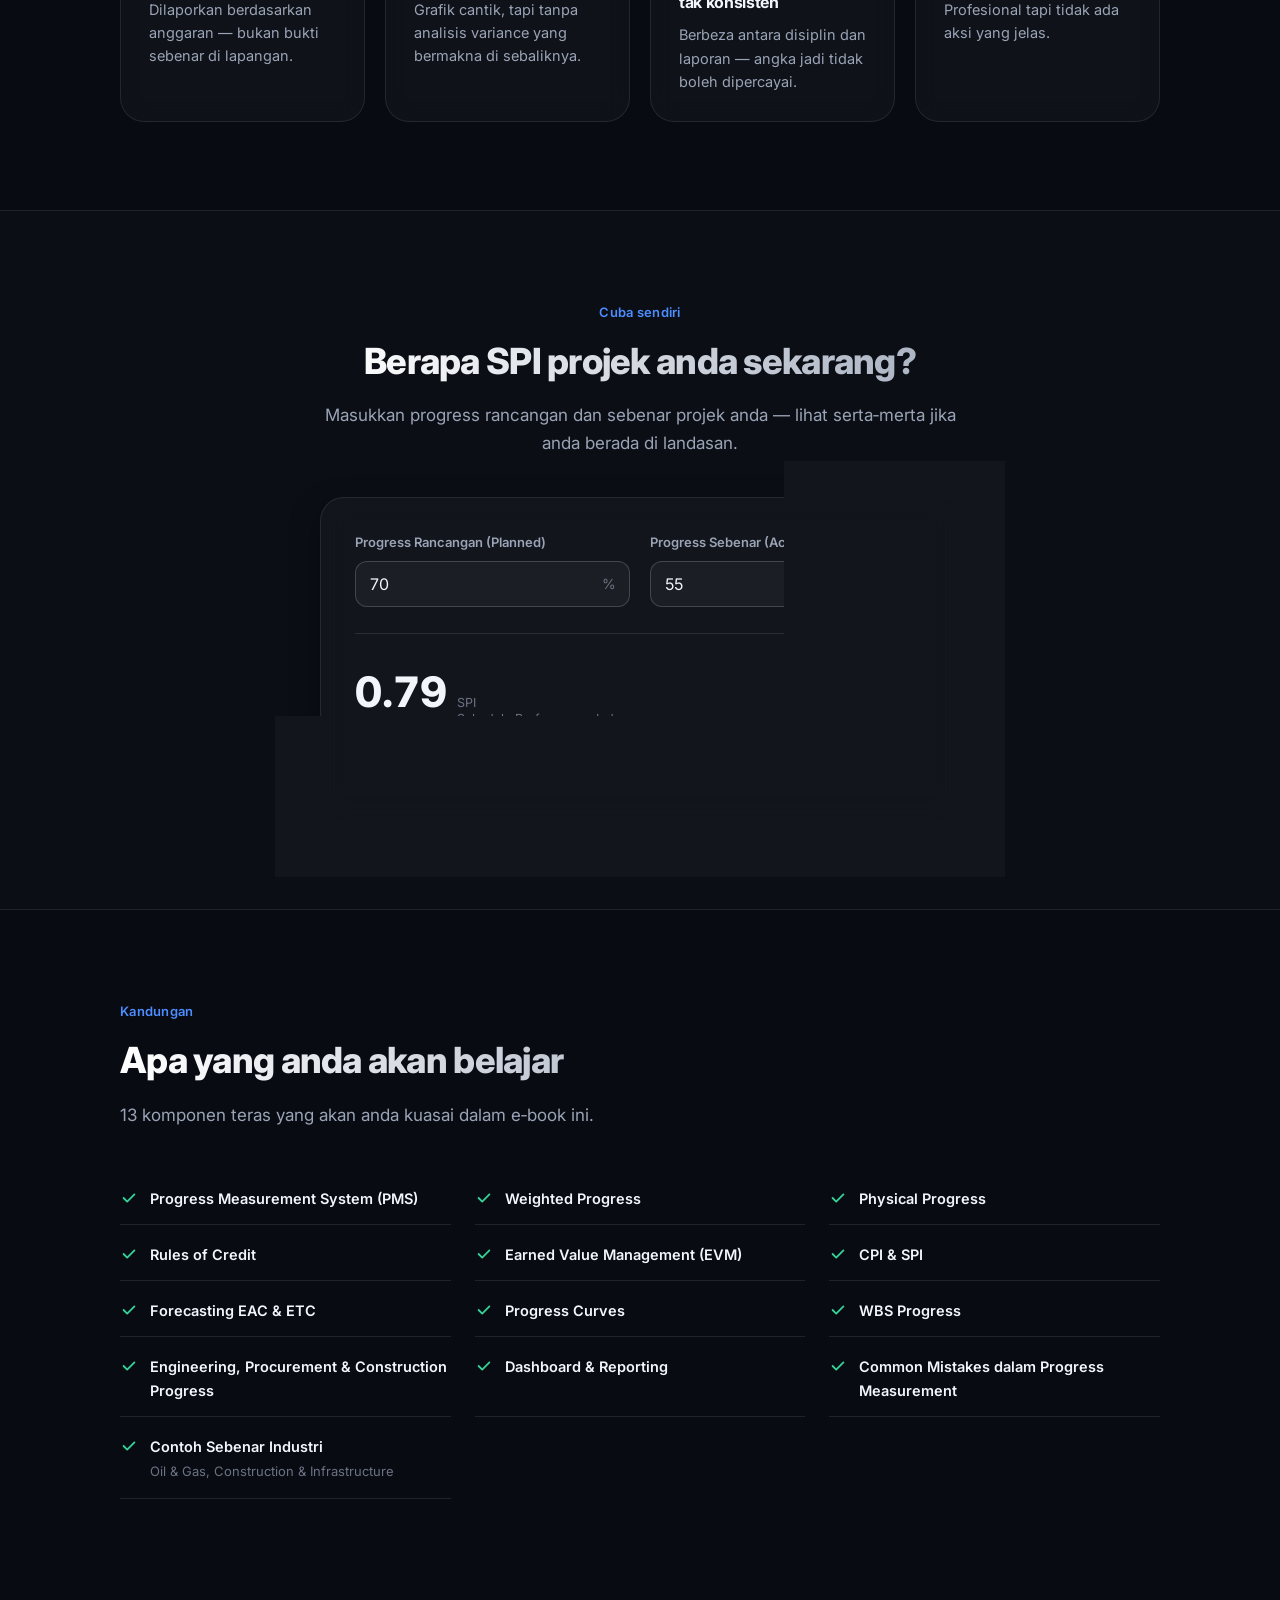
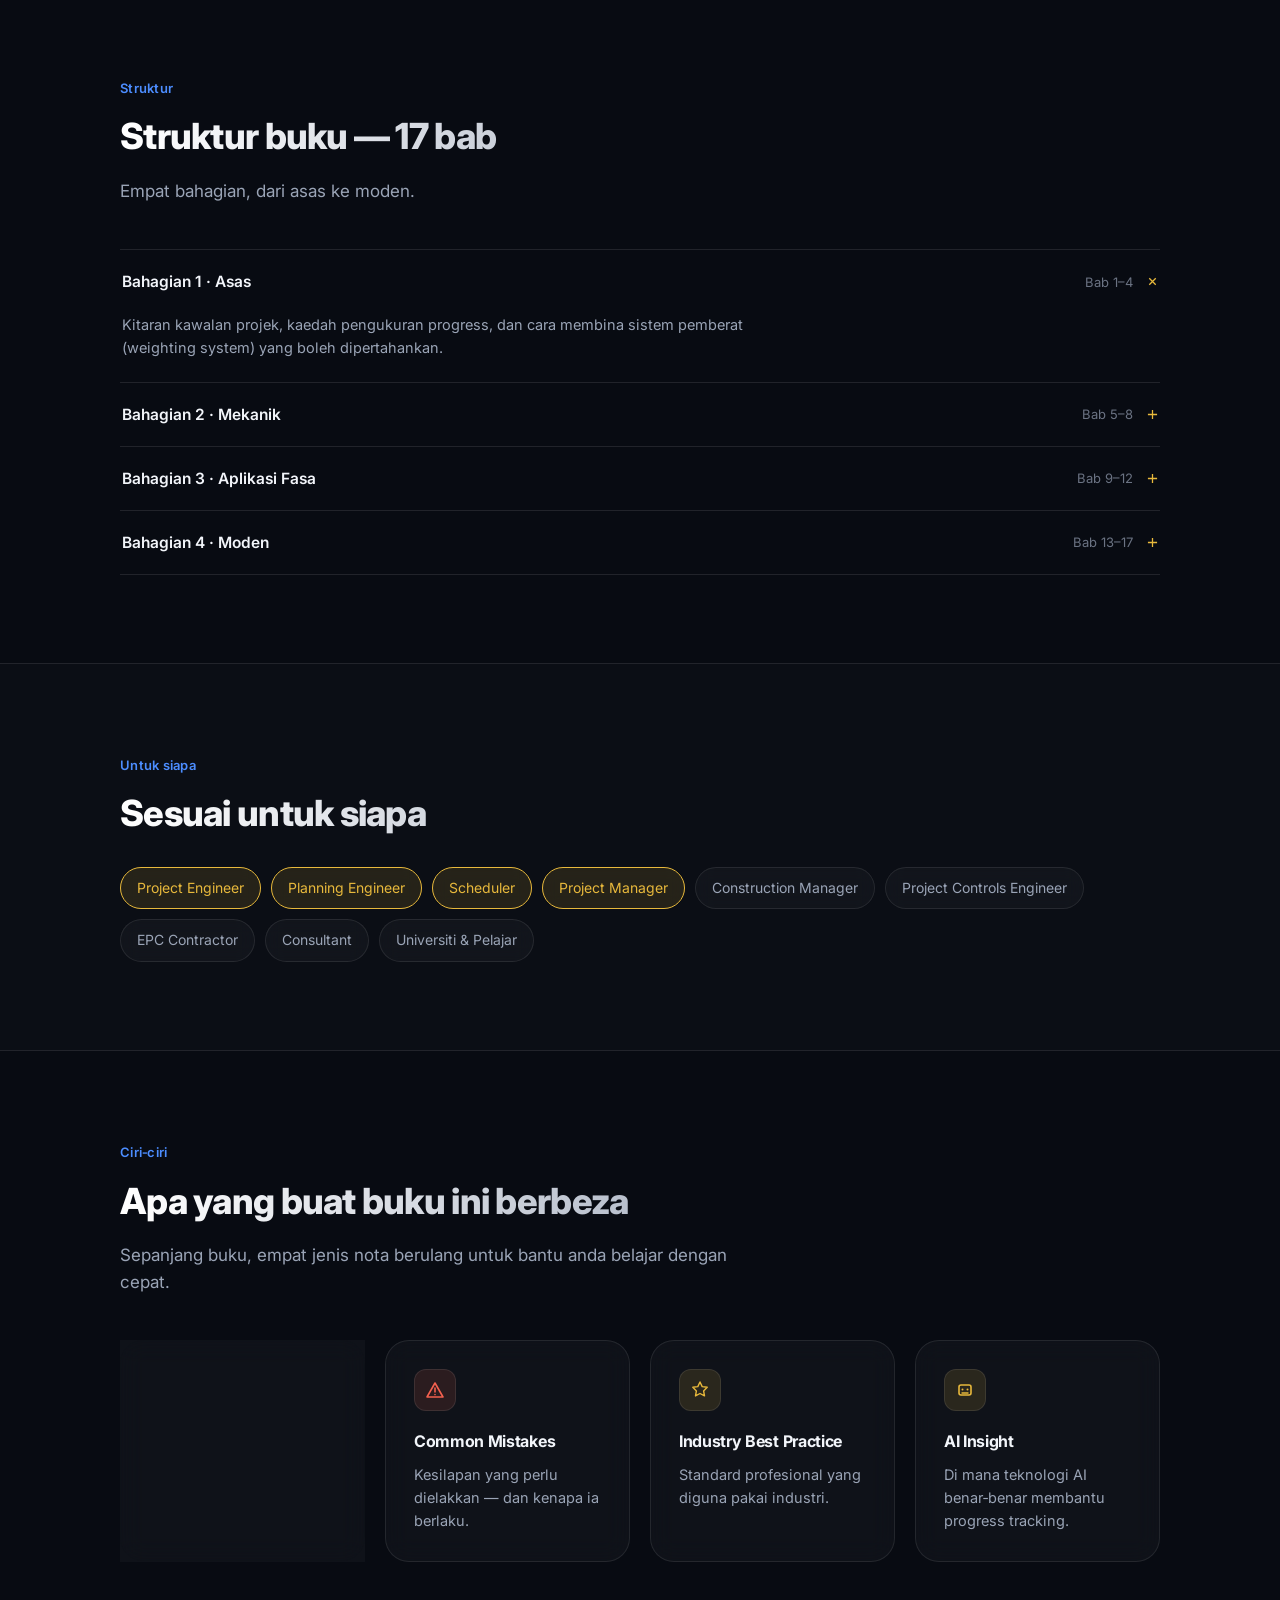
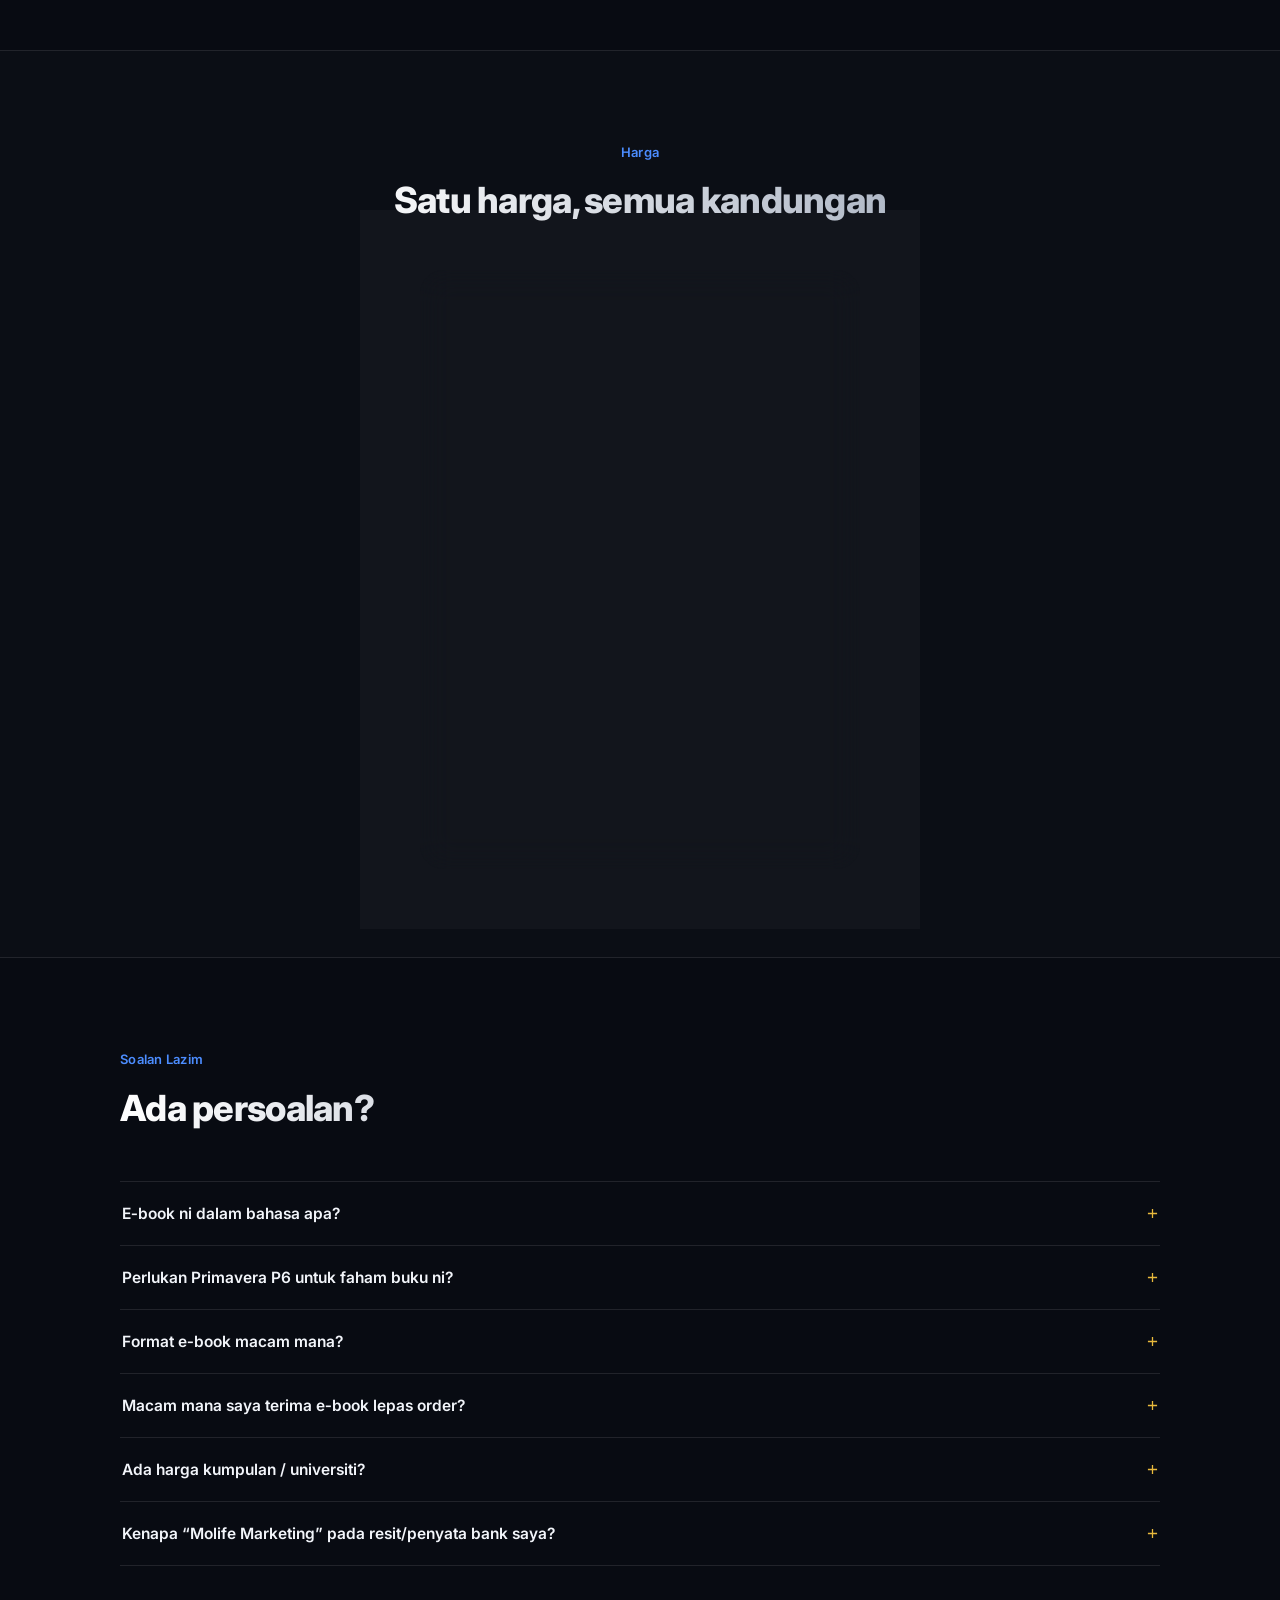
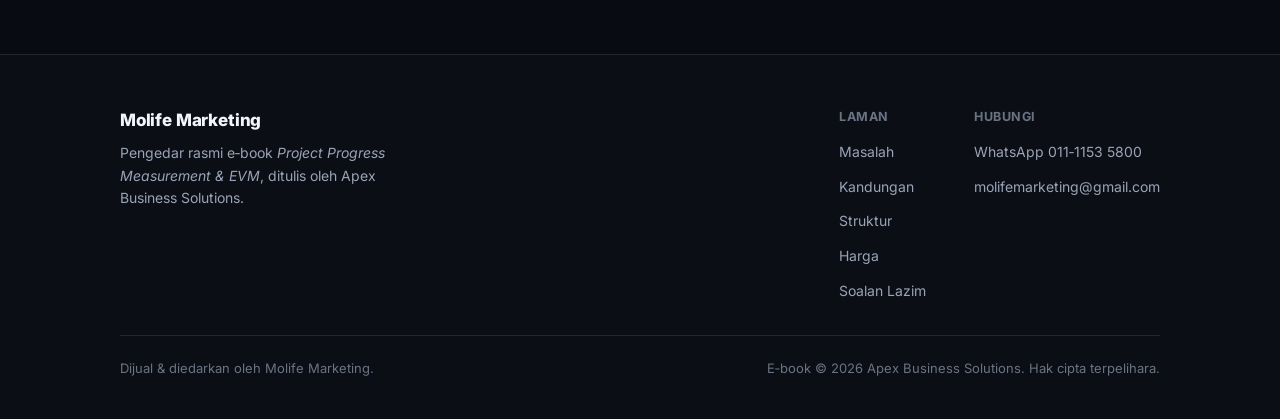
==== commit 63367117: "Add Google Analytics 4 and Facebook Pixel tracking - Google Analytics Measurement ID: G-4BRB1NLR6H -" ====
--- a/index.html
+++ b/index.html
@@ -7,6 +7,28 @@
 <meta name="description" content="E-book Project Progress Measurement &amp; Earned Value Management — panduan praktikal untuk Project Engineer, Planning Engineer, Scheduler dan Project Manager. Harga pelancaran RM69 (dari RM99)." />
 <meta name="theme-color" content="#123A6B" />
 <link rel="icon" href="data:image/svg+xml,%3Csvg xmlns='http://www.w3.org/2000/svg' viewBox='0 0 100 100'%3E%3Crect width='100' height='100' rx='20' fill='%23123A6B'/%3E%3Cpath d='M22 72 L40 40 L55 58 L78 26' stroke='%23C9992E' stroke-width='8' fill='none' stroke-linecap='round' stroke-linejoin='round'/%3E%3C/svg%3E" />
+<!-- Google Analytics 4 -->
+<script async src="https://www.googletagmanager.com/gtag/js?id=G-4BRB1NLR6H"></script>
+<script>
+  window.dataLayer = window.dataLayer || [];
+  function gtag(){dataLayer.push(arguments);}
+  gtag('js', new Date());
+  gtag('config', 'G-4BRB1NLR6H');
+</script>
+<!-- Facebook Pixel -->
+<script>
+  !function(f,b,e,v,n,t,s)
+  {if(f.fbq)return;n=f.fbq=function(){n.callMethod?
+  n.callMethod.apply(n,arguments):n.queue.push(arguments)};
+  if(!f._fbq)f._fbq=n;n.push=n;n.loaded=!0;n.version='2.0';
+  n.queue=[];t=b.createElement(e);t.async=!0;
+  t.src=v;s=b.getElementsByTagName(e)[0];
+  s.parentNode.insertBefore(t,s)}(window, document,'script',
+  'https://connect.facebook.net/en_US/fbevents.js');
+  fbq('init', '1345495384346175');
+  fbq('track', 'PageView');
+</script>
+<noscript><img height="1" width="1" style="display:none" src="https://www.facebook.com/tr?id=1345495384346175&ev=PageView&noscript=1" /></noscript>
 <link rel="preconnect" href="https://fonts.googleapis.com" />
 <link rel="preconnect" href="https://fonts.gstatic.com" crossorigin />
 <link href="https://fonts.googleapis.com/css2?family=Inter:wght@300;400;500;600;700;800&display=swap" rel="stylesheet" />
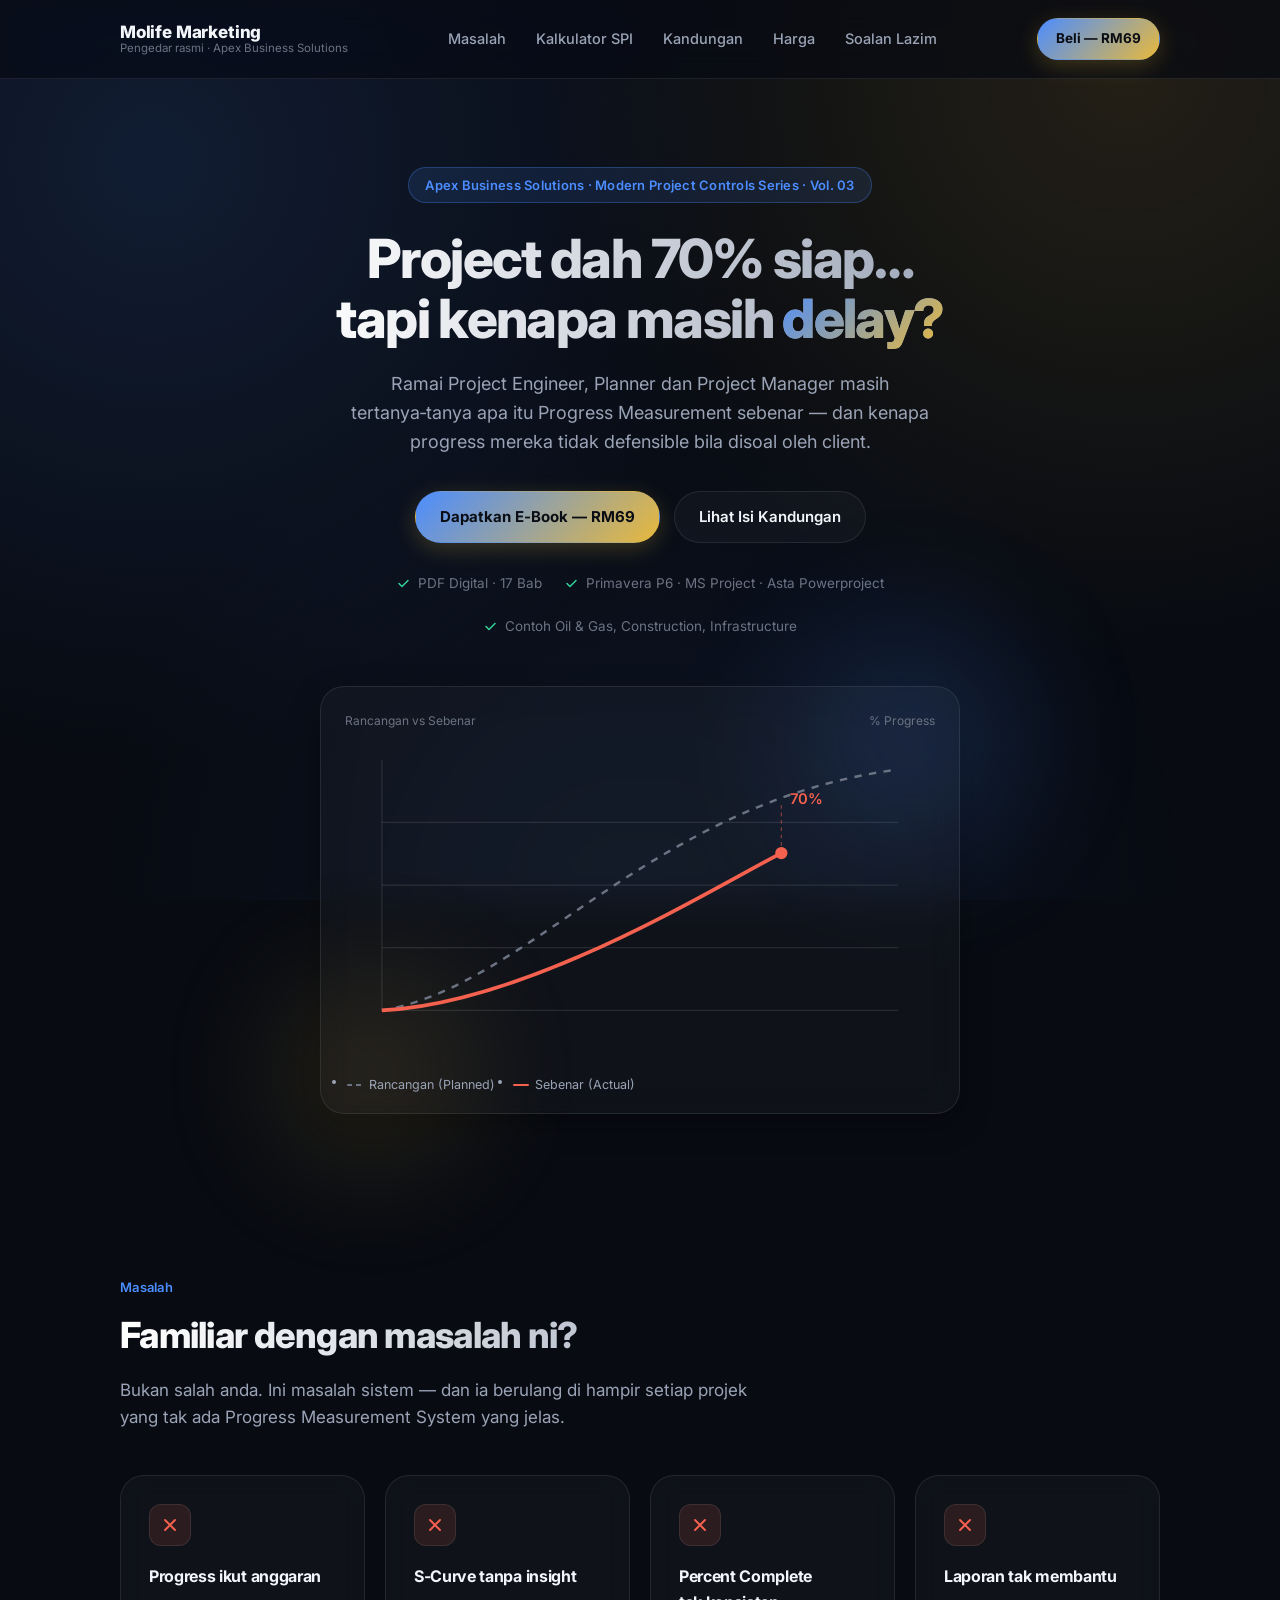
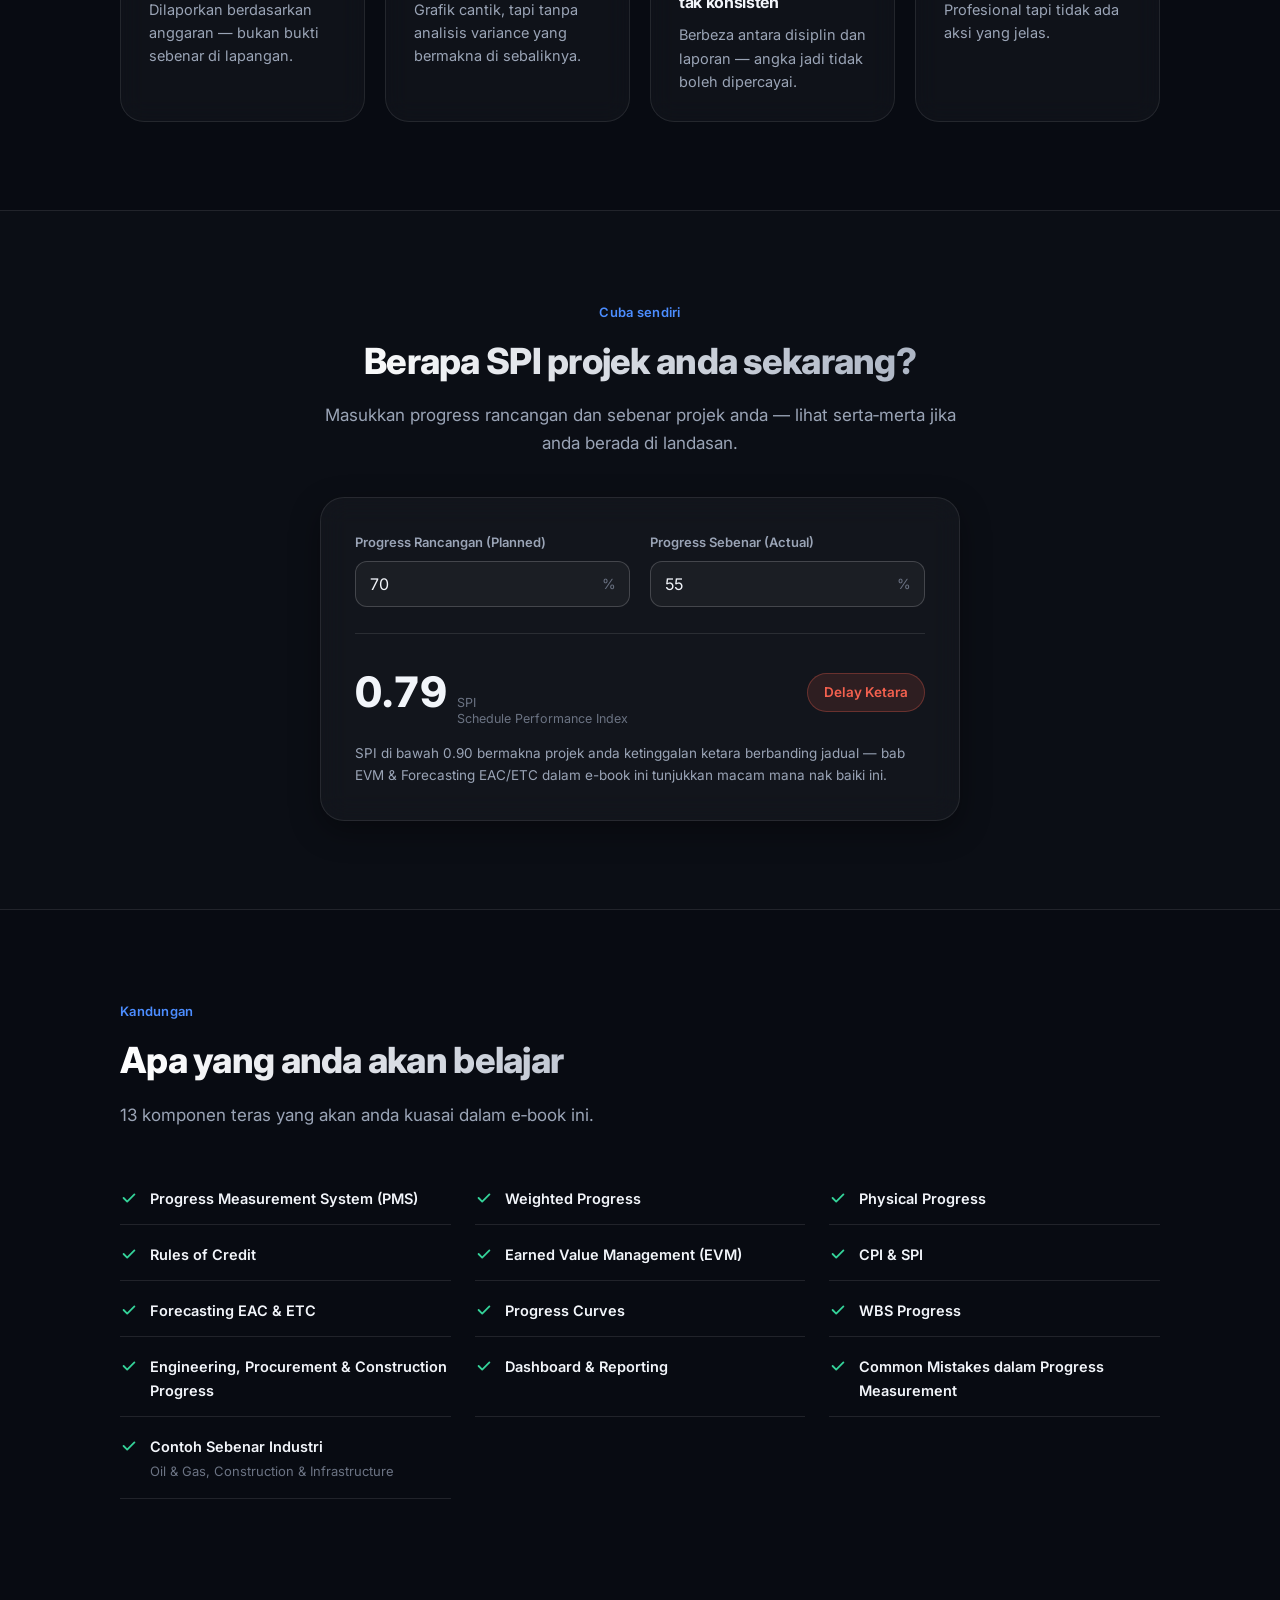
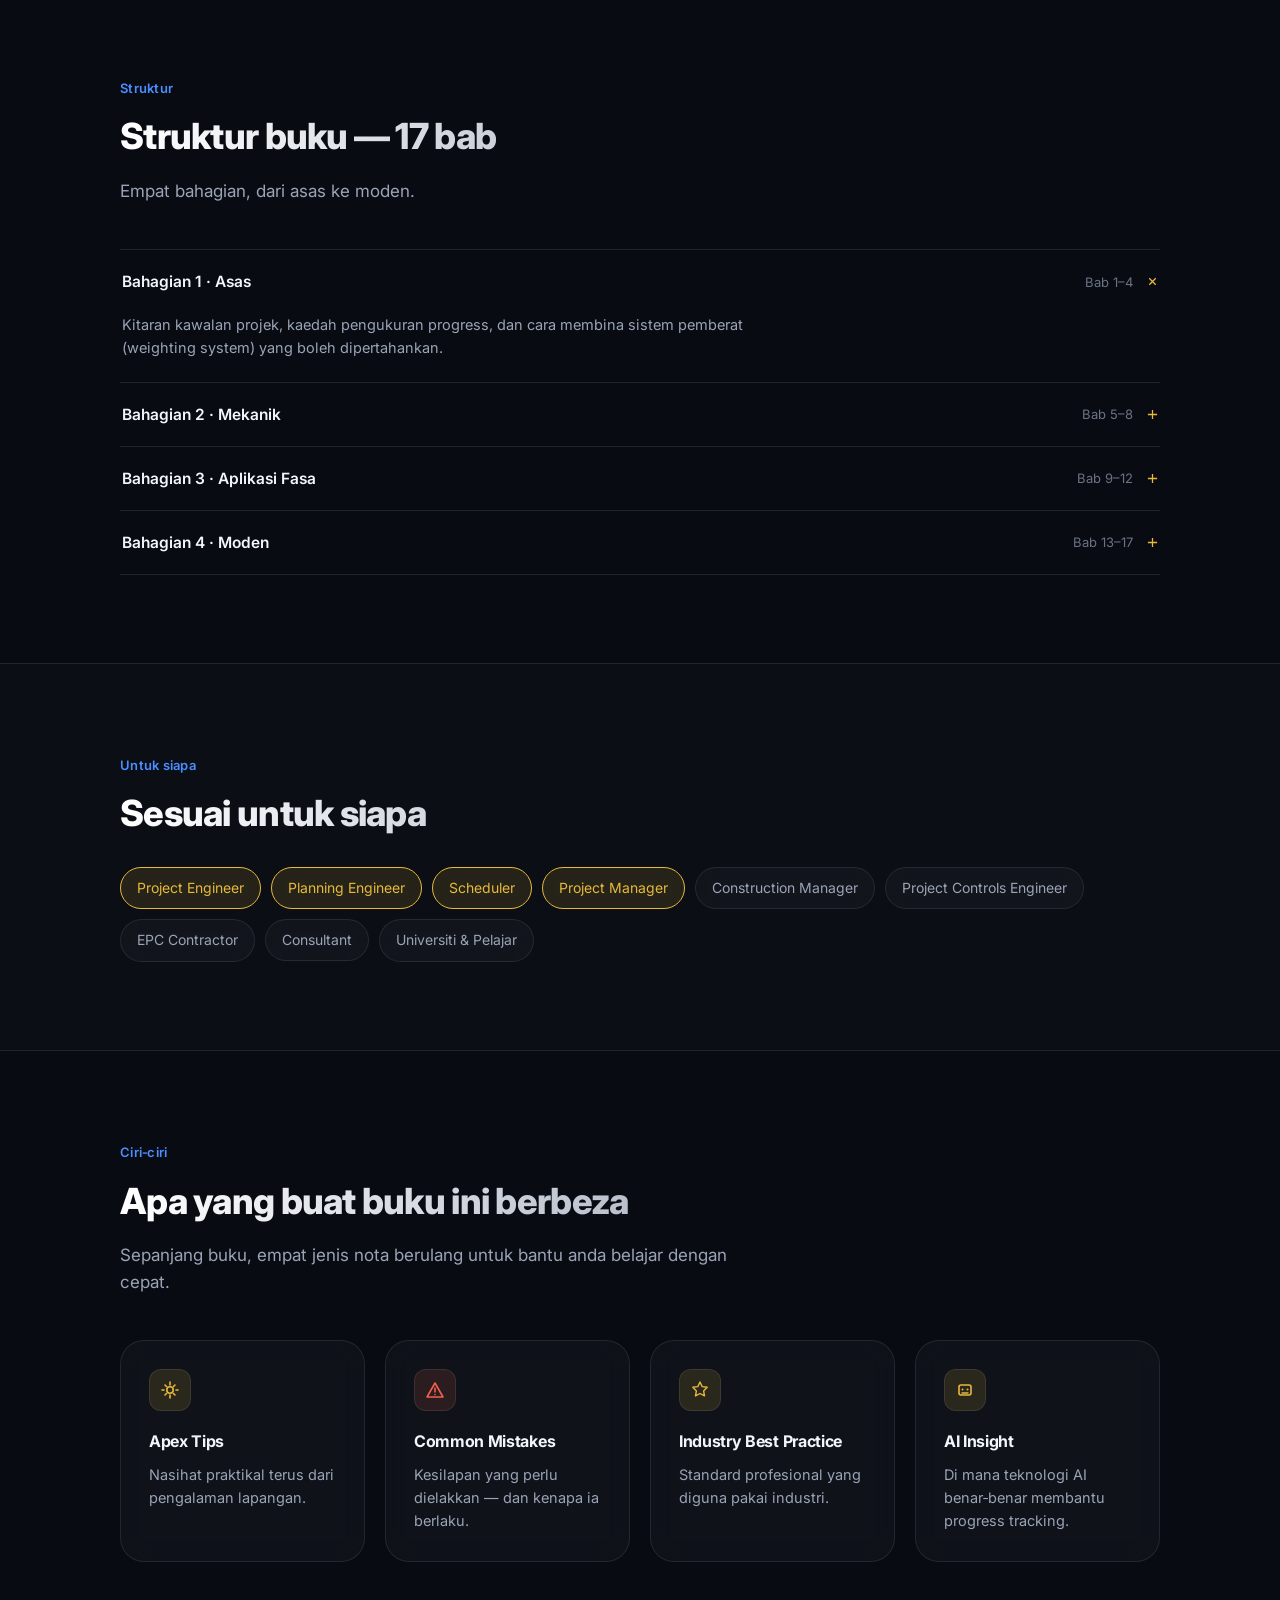
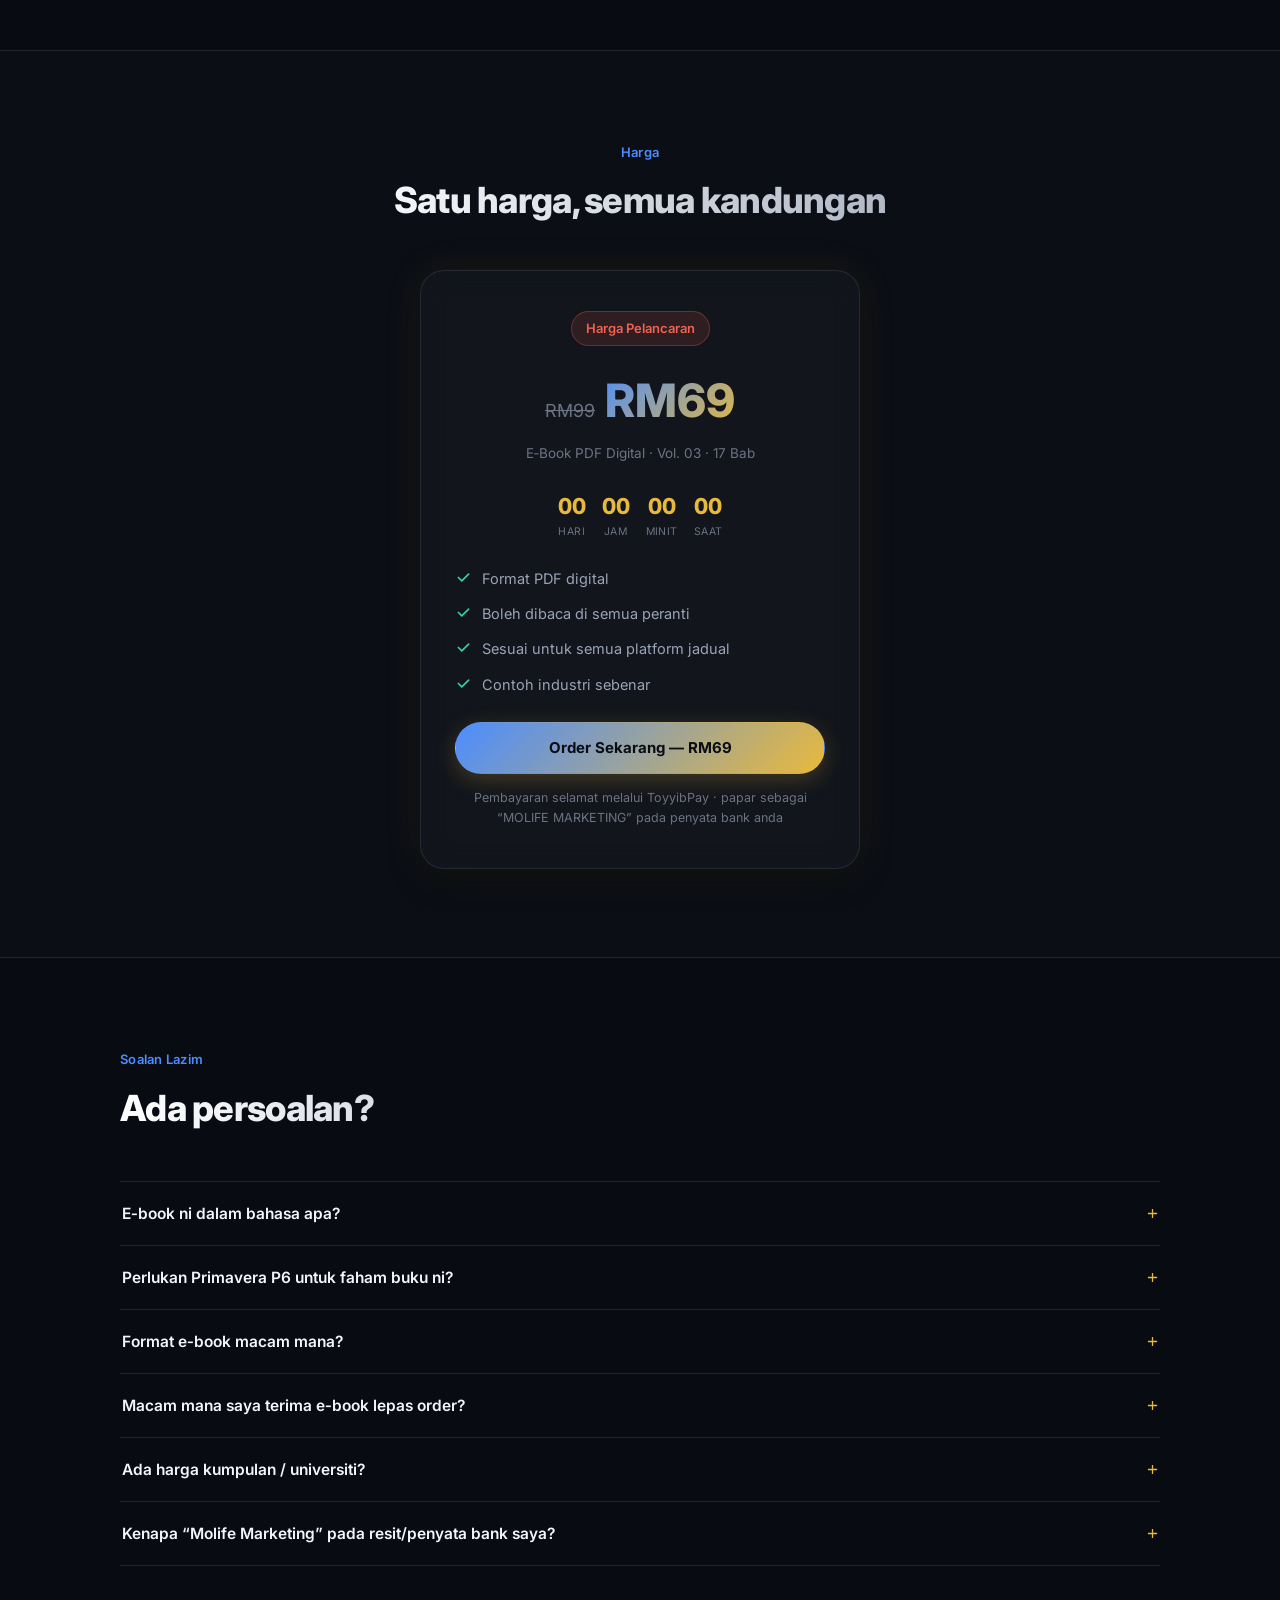
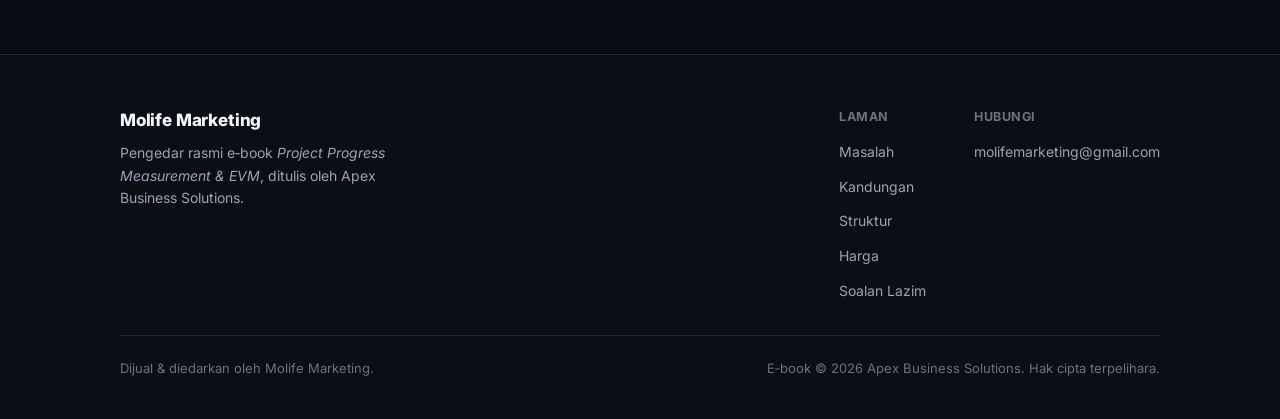
==== commit 8507aefb: "Remove WhatsApp and phone numbers, keep email-only contact - Remove WhatsApp links from FAQ section " ====
--- a/index.html
+++ b/index.html
@@ -351,7 +351,7 @@
           <span class="acc-title">Ada harga kumpulan / universiti?</span>
           <svg class="acc-chevron" viewBox="0 0 12 12"><path d="M6 1 V11 M1 6 H11" stroke="currentColor" stroke-width="1.4"/></svg>
         </button>
-        <div class="acc-body"><div class="acc-body-inner">Ada &mdash; WhatsApp <a href="https://wa.me/601111535800" target="_blank" rel="noopener" style="text-decoration:underline">011&#8209;1153 5800</a> atau emel <a href="mailto:molifemarketing@gmail.com" style="text-decoration:underline">molifemarketing@gmail.com</a> untuk harga kumpulan/bulk.</div></div>
+        <div class="acc-body"><div class="acc-body-inner">Ada &mdash; Emel <a href="mailto:molifemarketing@gmail.com" style="text-decoration:underline">molifemarketing@gmail.com</a> untuk harga kumpulan/bulk.</div></div>
       </div>
       <div class="acc-item">
         <button class="acc-head" aria-expanded="false">
@@ -387,7 +387,6 @@
         <div>
           <h4>Hubungi</h4>
           <ul>
-            <li><a href="https://wa.me/601111535800" target="_blank" rel="noopener">WhatsApp 011&#8209;1153 5800</a></li>
             <li><a href="mailto:molifemarketing@gmail.com">molifemarketing@gmail.com</a></li>
           </ul>
         </div>
